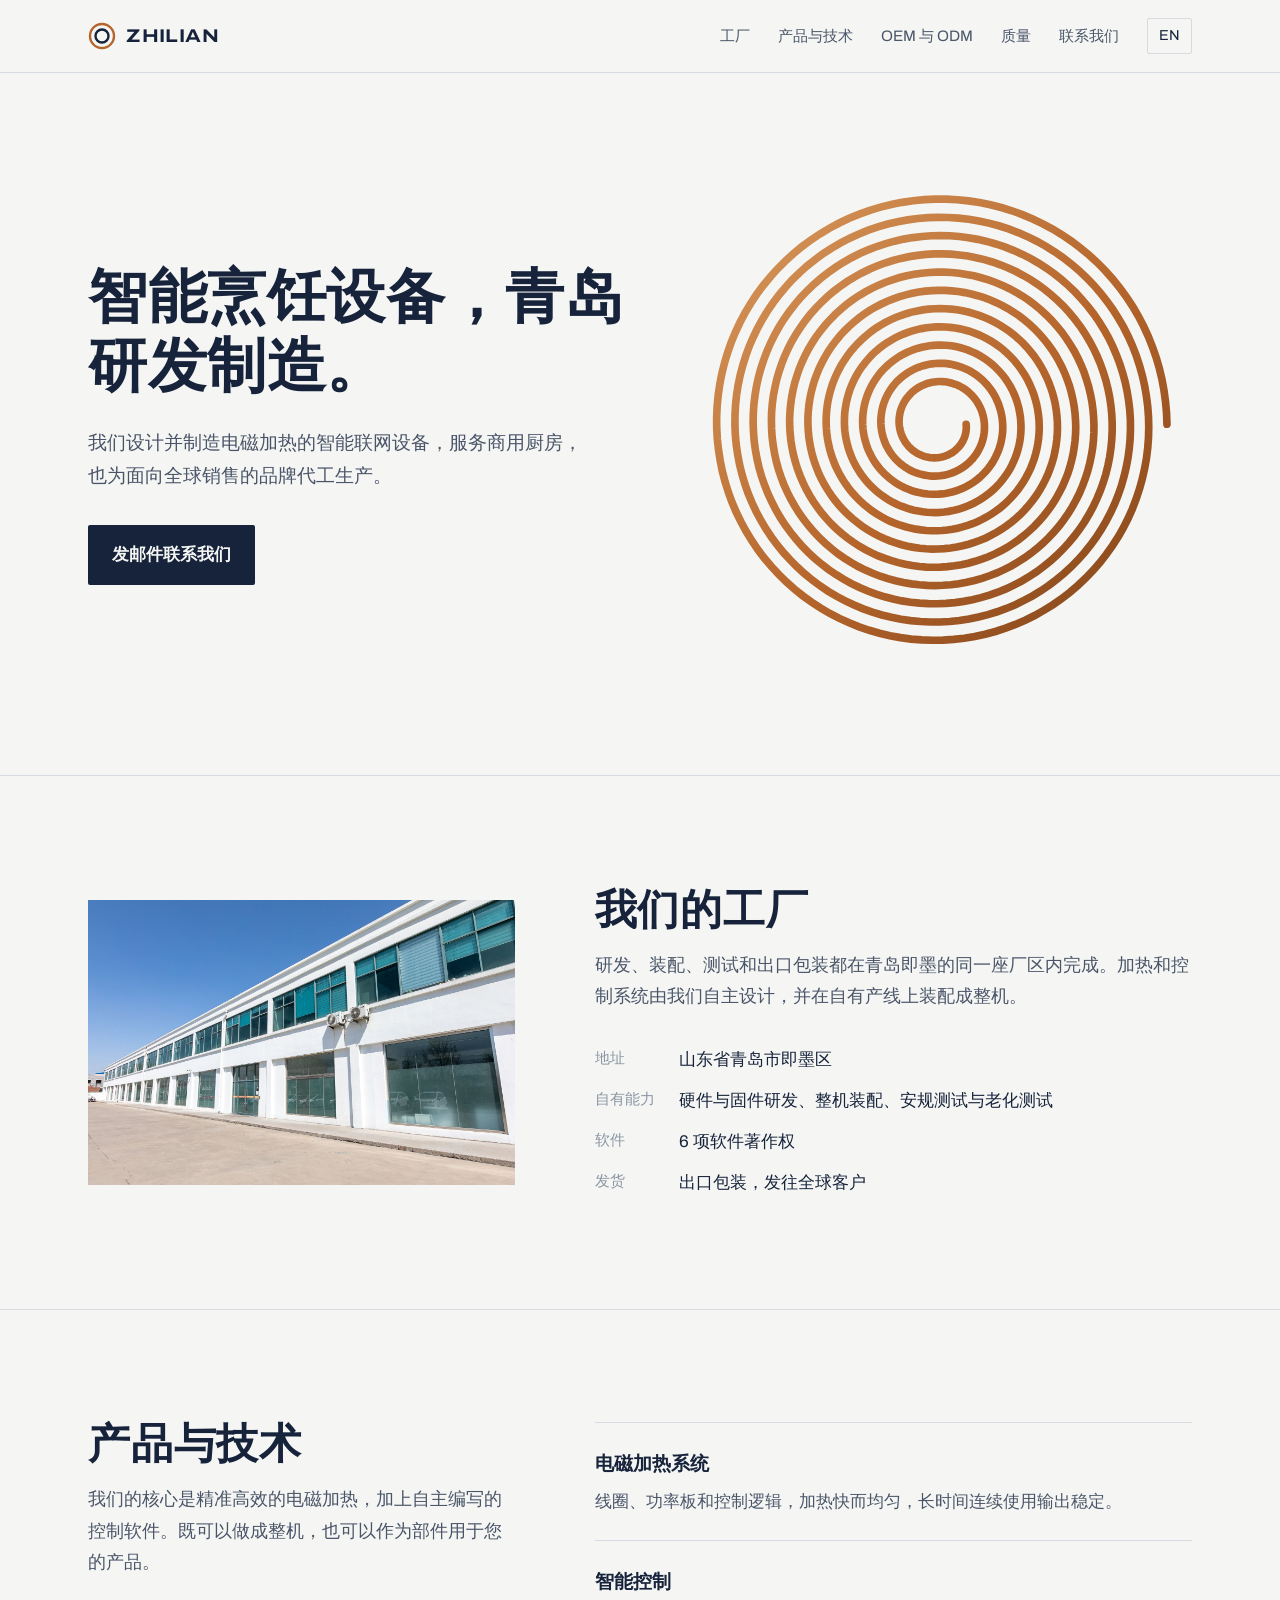
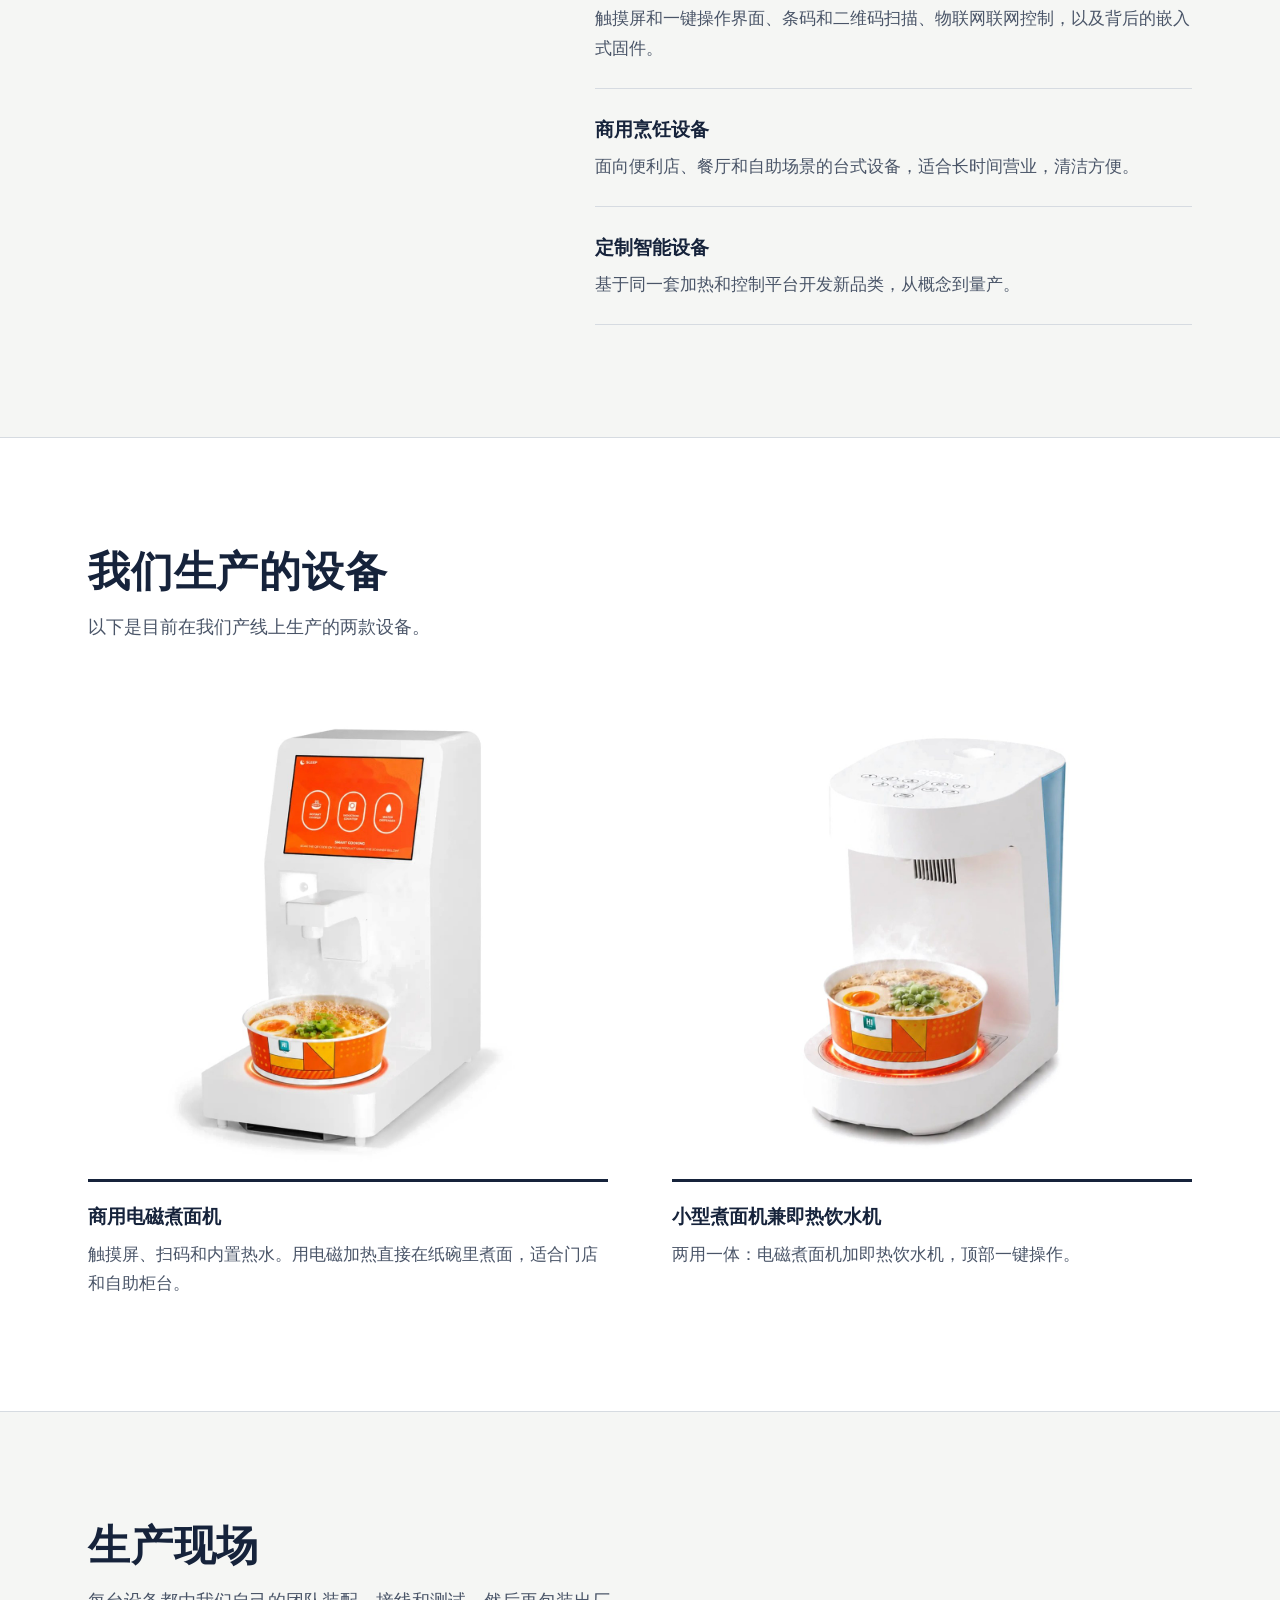
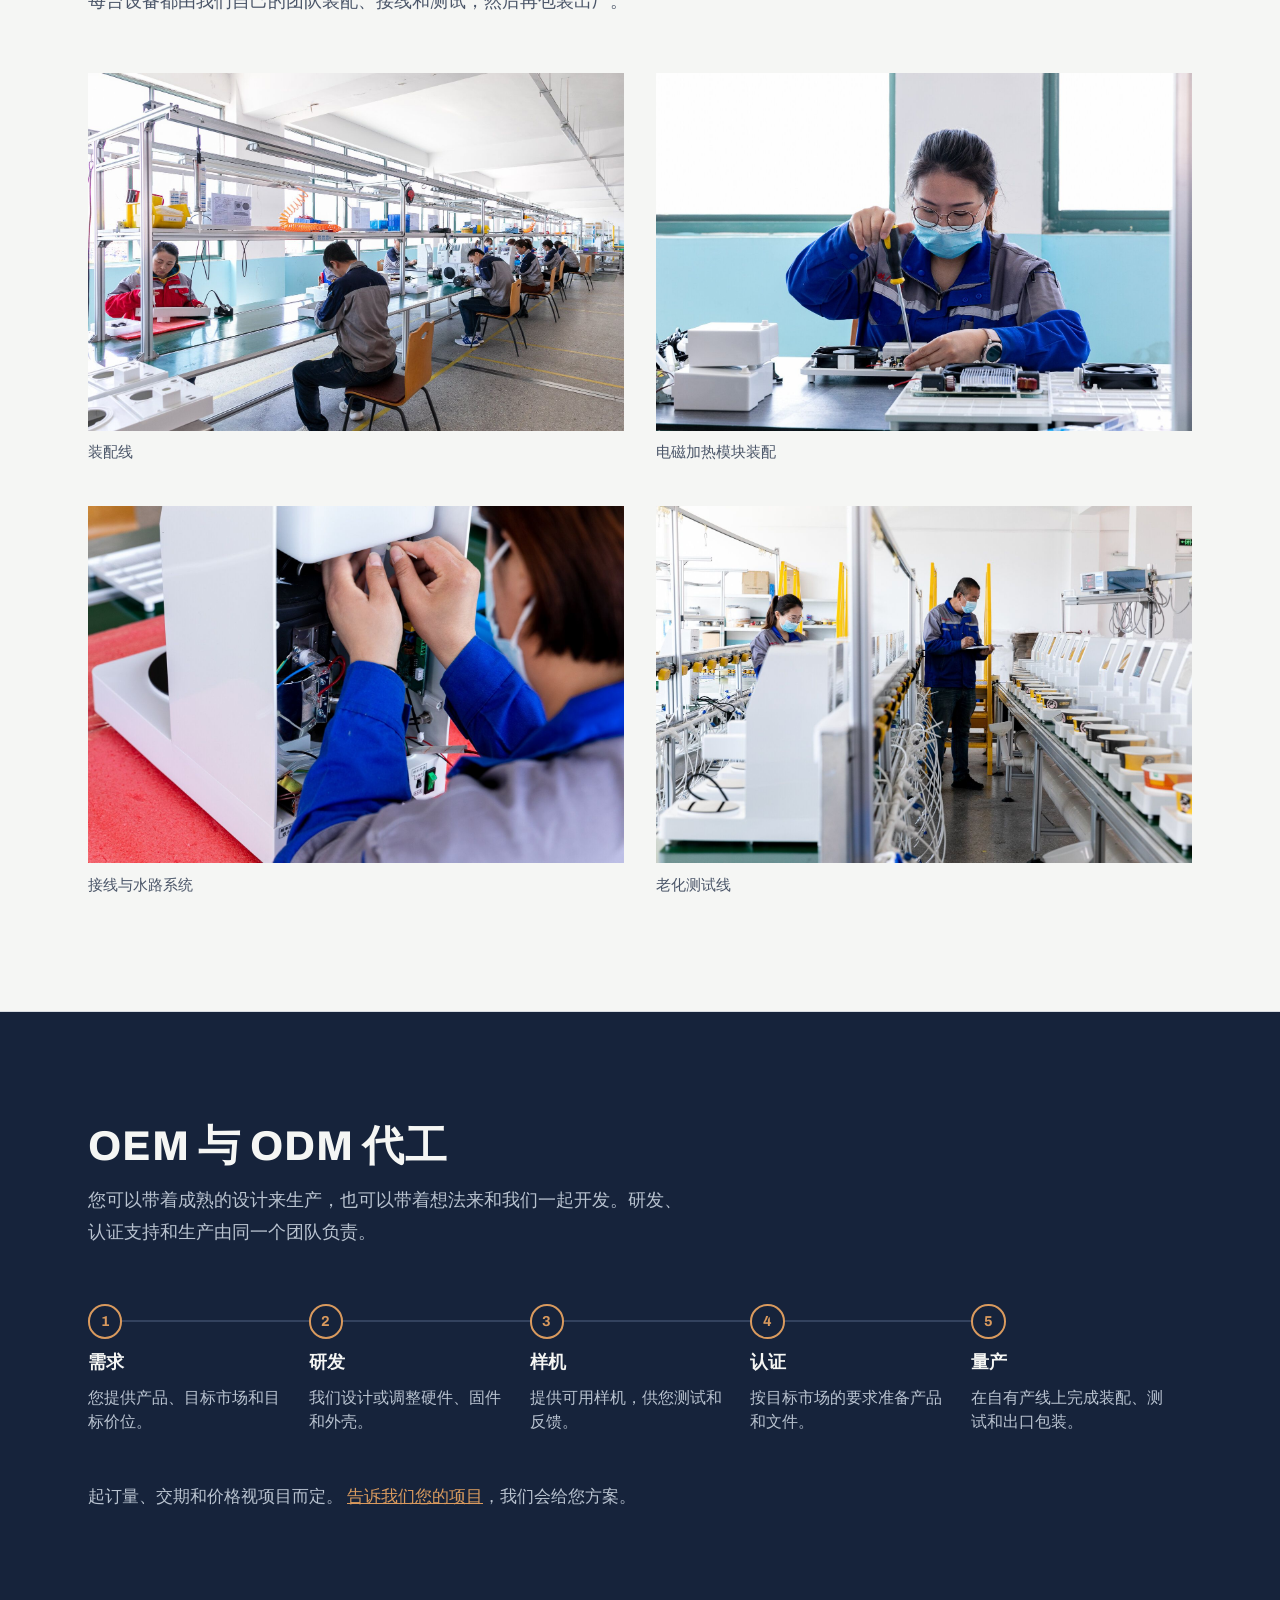
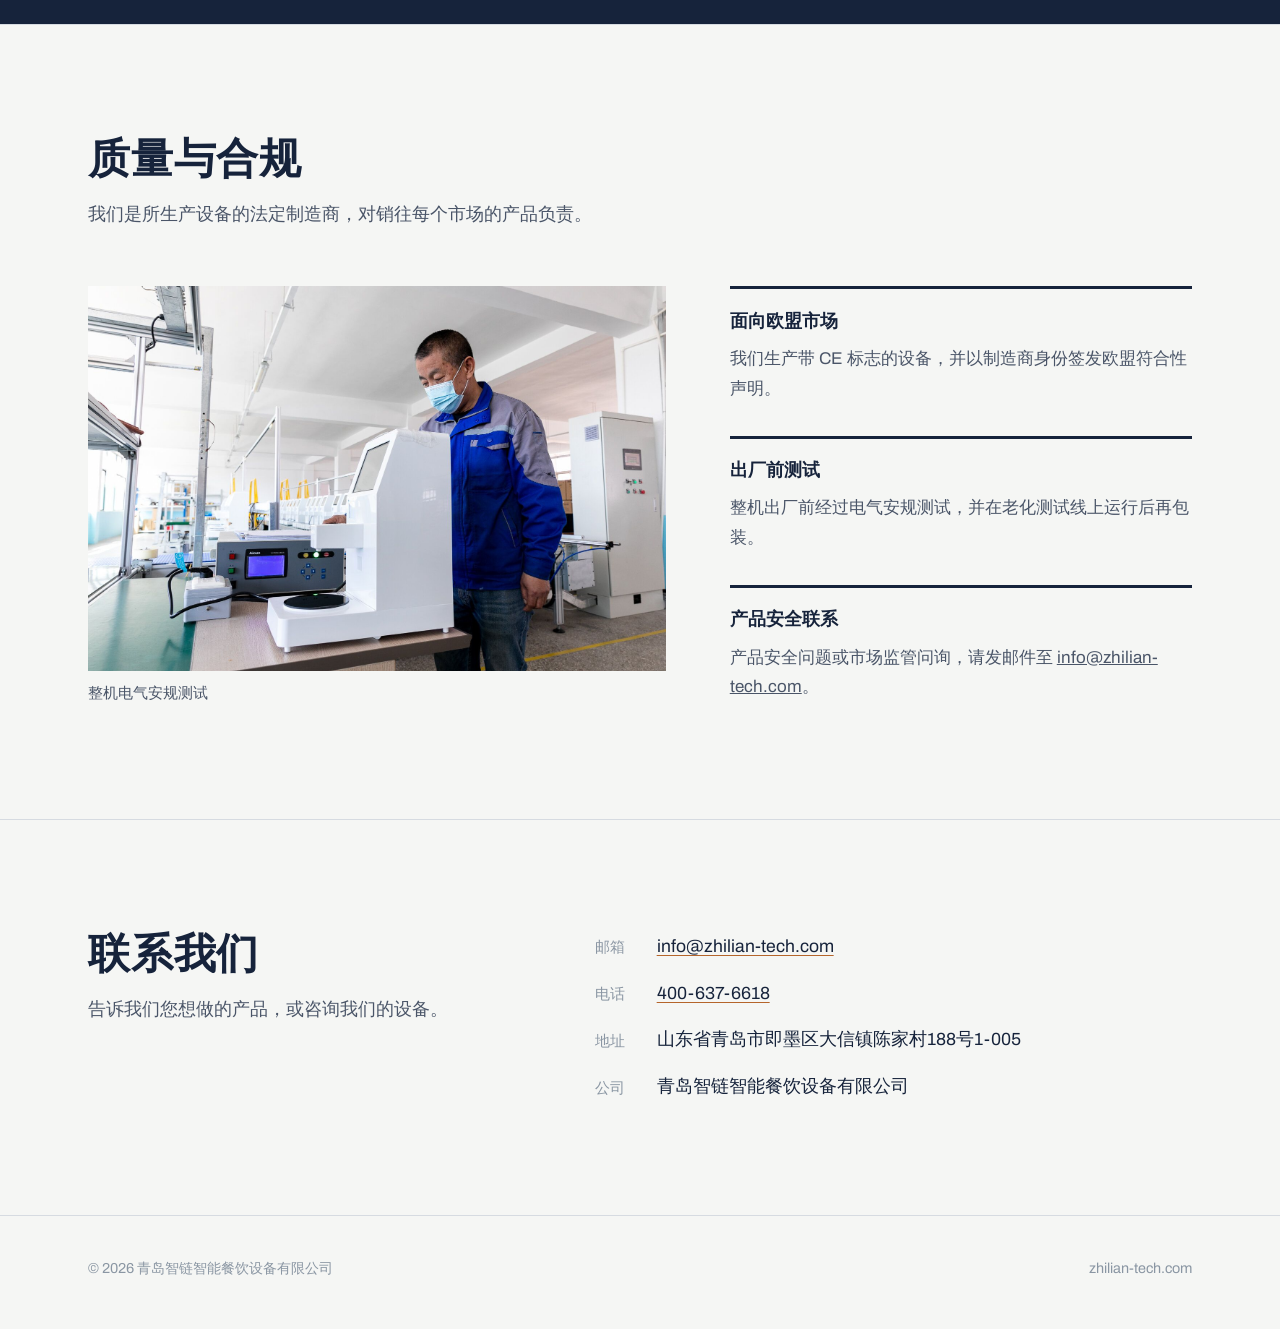
==== zh/index.html @ d044548d "Add Chinese version with language switch; redesign product section; remove brand marks from product " ====
<!DOCTYPE html>
<html lang="zh-CN">
<head>
<meta charset="utf-8">
<meta name="viewport" content="width=device-width, initial-scale=1">
<title>青岛智链智能餐饮设备有限公司 | 智能烹饪设备制造，OEM 与 ODM</title>
<meta name="description" content="青岛智链研发制造电磁加热的智能烹饪设备，为全球品牌提供 OEM 与 ODM 代工服务。">
<link rel="alternate" hreflang="en" href="https://zhilian-tech.com/">
<link rel="alternate" hreflang="zh-CN" href="https://zhilian-tech.com/zh/">
<link rel="alternate" hreflang="x-default" href="https://zhilian-tech.com/">
<link rel="icon" href="../assets/favicon.svg" type="image/svg+xml">
<link rel="preload" href="../assets/archivo-latin-wdth-normal.woff2" as="font" type="font/woff2" crossorigin>
<style>
@font-face{
  font-family:"Archivo";
  src:url("../assets/archivo-latin-wdth-normal.woff2") format("woff2");
  font-weight:100 900; font-stretch:62% 125%; font-display:swap;
}
:root{
  --paper:#F5F6F4;
  --ink:#16233B;
  --ink-soft:#4A5568;
  --steel:#8A96A3;
  --line:#D6DBE1;
  --copper:#B5652B;
  --copper-light:#D99A5E;
  --measure:38rem;
}
*{box-sizing:border-box}
html{-webkit-text-size-adjust:100%}
body{
  margin:0; background:var(--paper); color:var(--ink);
  font-family:"Archivo",system-ui,sans-serif; font-size:1.0625rem; line-height:1.6;
  font-stretch:100%;
}
a{color:inherit}
a:focus-visible,button:focus-visible{outline:3px solid var(--copper); outline-offset:3px}
.wrap{max-width:72rem; margin:0 auto; padding:0 1.5rem}

/* header */
.site-head{border-bottom:1px solid var(--line)}
.site-head .wrap{display:flex; align-items:center; justify-content:space-between; gap:1rem; min-height:4.5rem}
.mark{display:flex; align-items:center; gap:.65rem; text-decoration:none; font-weight:700; font-stretch:118%; font-size:1.15rem; letter-spacing:.02em}
.mark svg{width:28px; height:28px}
.nav{display:flex; gap:1.75rem; font-size:.95rem}
.nav a{text-decoration:none; color:var(--ink-soft)}
.nav a:hover{color:var(--ink)}
@media (max-width:720px){ .nav{display:none} }

/* hero */
.hero{position:relative; overflow:hidden; border-bottom:1px solid var(--line)}
.hero .wrap{display:grid; grid-template-columns:minmax(0,1.1fr) minmax(0,1fr); align-items:center; gap:2rem; min-height:clamp(30rem,78vh,44rem); padding-top:3rem; padding-bottom:3rem}
.hero h1{
  margin:0 0 1.5rem; font-weight:800; font-stretch:122%;
  font-size:clamp(2.4rem,4.6vw,3.7rem); line-height:1.02; letter-spacing:-.01em;
}
.hero p{margin:0 0 2rem; max-width:31rem; font-size:1.2rem; color:var(--ink-soft)}
.btn{
  display:inline-block; padding:.95rem 1.5rem; background:var(--ink); color:var(--paper);
  text-decoration:none; font-weight:600; border-radius:2px;
}
.btn:hover{background:#0F1A2E}
.coil{width:100%; max-width:34rem; justify-self:end; aspect-ratio:1}
.coil path{stroke-dasharray:var(--len); stroke-dashoffset:0}
@media (prefers-reduced-motion:no-preference){
  .coil path{animation:wind 2.6s cubic-bezier(.6,.05,.25,1) both}
  @keyframes wind{from{stroke-dashoffset:var(--len)}}
}
@media (max-width:820px){
  .hero .wrap{grid-template-columns:1fr; min-height:0; padding-top:2.5rem}
  .coil{order:-1; max-width:15rem; justify-self:start}
}

/* sections */
section.block{padding:clamp(4rem,9vw,7rem) 0; border-bottom:1px solid var(--line)}
h2{margin:0 0 1rem; font-weight:750; font-stretch:115%; font-size:clamp(1.8rem,3.4vw,2.6rem); line-height:1.1}
.lede{margin:0; max-width:var(--measure); color:var(--ink-soft); font-size:1.125rem}
.split{display:grid; grid-template-columns:minmax(0,1fr) minmax(0,1.4fr); gap:3rem 5rem}
@media (max-width:820px){ .split{grid-template-columns:1fr} }

/* what we make */
.areas{list-style:none; margin:0; padding:0}
.areas li{padding:1.5rem 0; border-top:1px solid var(--line)}
.areas li:last-child{border-bottom:1px solid var(--line)}
.areas h3{margin:0 0 .35rem; font-size:1.2rem; font-weight:650}
.areas p{margin:0; color:var(--ink-soft); max-width:var(--measure)}

/* process: a real sequence, so it is numbered */
.dark{background:var(--ink); color:var(--paper); border-bottom:0}
.dark .lede{color:#B9C3D0}
.steps{list-style:none; counter-reset:s; margin:3.5rem 0 0; padding:0; display:grid; grid-template-columns:repeat(5,minmax(0,1fr)); gap:0}
.steps li{counter-increment:s; position:relative; padding:2.75rem 1.5rem 0 0}
.steps li::before{
  content:counter(s); position:absolute; top:0; left:0; width:1.9rem; height:1.9rem; border-radius:50%;
  border:2px solid var(--copper-light); color:var(--copper-light); font-weight:700; font-size:.9rem;
  display:grid; place-items:center; background:var(--ink); z-index:1;
}
.steps li::after{content:""; position:absolute; top:.95rem; left:1.9rem; right:0; height:2px; background:#33425E}
.steps li:last-child::after{display:none}
.steps h3{margin:0 0 .4rem; font-size:1.1rem; font-weight:650}
.steps p{margin:0; color:#B9C3D0; font-size:.98rem; line-height:1.55}
.note{margin:3rem 0 0; color:#B9C3D0; max-width:var(--measure)}
.note a{color:var(--copper-light)}
@media (max-width:900px){
  .steps{grid-template-columns:1fr}
  .steps li{padding:0 0 2rem 3.25rem}
  .steps li::after{top:1.9rem; left:.9rem; right:auto; width:2px; height:calc(100% - 1.9rem)}
}

/* quality */
.facts{display:grid; grid-template-columns:repeat(3,minmax(0,1fr)); gap:2.5rem; margin-top:3rem}
.facts div{border-top:3px solid var(--ink); padding-top:1.1rem}
.facts h3{margin:0 0 .4rem; font-size:1.1rem; font-weight:650}
.facts p{margin:0; color:var(--ink-soft)}
@media (max-width:820px){ .facts{grid-template-columns:1fr; gap:2rem} }

/* photos: every frame matches its source ratio, so nothing is cropped */
.photo{margin:0}
.photo img{display:block; width:100%; height:auto; aspect-ratio:3/2; object-fit:cover; background:#E3E7EB}
.photo figcaption{margin-top:.6rem; font-size:.92rem; color:var(--ink-soft)}
.site .split{align-items:center}
.kv{margin:2rem 0 0; display:grid; grid-template-columns:max-content 1fr; gap:.7rem 1.5rem; max-width:var(--measure)}
.kv dt{color:var(--steel); font-size:.95rem}
.kv dd{margin:0}

/* products: white band so the white-background photos sit seamlessly */
.products-band{background:#fff}
.products{display:grid; grid-template-columns:repeat(2,minmax(0,1fr)); gap:3rem 4rem; margin-top:3rem}
.product{margin:0}
.product img{display:block; width:100%; height:auto; aspect-ratio:1/1; object-fit:contain; max-width:30rem; margin:0 auto}
.product figcaption{border-top:3px solid var(--ink); padding-top:1.1rem; margin-top:.5rem}
.product h3{margin:0 0 .4rem; font-size:1.2rem; font-weight:650}
.product p{margin:0; color:var(--ink-soft); max-width:var(--measure)}
@media (max-width:720px){ .products{grid-template-columns:1fr} }

/* production gallery */
.gallery{display:grid; grid-template-columns:repeat(2,minmax(0,1fr)); gap:2.5rem 2rem; margin-top:3.5rem}
@media (max-width:720px){ .gallery{grid-template-columns:1fr; gap:2rem} }

.q-grid{display:grid; grid-template-columns:minmax(0,1.25fr) minmax(0,1fr); gap:3rem 4rem; margin-top:3.5rem; align-items:start}
.facts-stack{grid-template-columns:1fr; gap:2rem; margin-top:0}
@media (max-width:820px){ .q-grid{grid-template-columns:1fr} }

/* contact */
.contact dl{margin:0; display:grid; grid-template-columns:max-content 1fr; gap:1rem 2rem}
.contact dt{color:var(--steel); font-size:.95rem; padding-top:.15rem}
.contact dd{margin:0; font-size:1.1rem}
.contact dd a{text-decoration-color:var(--copper); text-underline-offset:3px}
.todo{background:#FFF3C4; padding:0 .25em; border-radius:2px}
@media (max-width:520px){ .contact dl{grid-template-columns:1fr; gap:.2rem} .contact dd{margin-bottom:1rem} }

.site-foot{padding:2.5rem 0 3rem; color:var(--steel); font-size:.9rem}
.site-foot .wrap{display:flex; flex-wrap:wrap; justify-content:space-between; gap:1rem}

.head-right{display:flex; align-items:center; gap:1.75rem}
.lang{font-size:.9rem; text-decoration:none; border:1px solid var(--line); padding:.3rem .7rem; border-radius:2px; color:var(--ink)}
.lang:hover{border-color:var(--ink)}
html[lang="zh-CN"] body{font-family:"Archivo","PingFang SC","Hiragino Sans GB","Noto Sans SC","Noto Sans CJK SC","Source Han Sans SC","Microsoft YaHei",sans-serif; line-height:1.75}
html[lang="zh-CN"] .hero h1{font-stretch:100%; letter-spacing:.01em; line-height:1.18}
html[lang="zh-CN"] h2{font-stretch:100%; letter-spacing:.02em}
</style>
</head>
<body>

<header class="site-head">
  <div class="wrap">
    <a class="mark" href="#top" aria-label="智链首页">
      <svg viewBox="0 0 28 28" aria-hidden="true"><circle cx="14" cy="14" r="12" fill="none" stroke="#B5652B" stroke-width="2.4"/><circle cx="14" cy="14" r="6.5" fill="none" stroke="#16233B" stroke-width="2.4"/></svg>
      ZHILIAN
    </a>
    <div class="head-right">
      <nav class="nav" aria-label="主导航">
        <a href="#factory">工厂</a>
        <a href="#make">产品与技术</a>
        <a href="#oem">OEM 与 ODM</a>
        <a href="#quality">质量</a>
        <a href="#contact">联系我们</a>
      </nav>
      <a class="lang" href="../" hreflang="en" lang="en">EN</a>
    </div>
  </div>
</header>

<main id="top">
  <section class="hero">
    <div class="wrap">
      <div>
        <h1>智能烹饪设备，青岛研发制造。</h1>
        <p>我们设计并制造电磁加热的智能联网设备，服务商用厨房，也为面向全球销售的品牌代工生产。</p>
        <a class="btn" href="mailto:info@zhilian-tech.com?subject=%E9%A1%B9%E7%9B%AE%E5%92%A8%E8%AF%A2">发邮件联系我们</a>
      </div>
      <svg class="coil" viewBox="0 0 600 600" role="img" aria-label="铜质电磁线圈">
        <defs>
          <linearGradient id="cu" x1="0" y1="0" x2="1" y2="1">
            <stop offset="0" stop-color="#D99A5E"/><stop offset=".55" stop-color="#B5652B"/><stop offset="1" stop-color="#7E4219"/>
          </linearGradient>
        </defs>
        <path d="M334.0 300.0 L334.1 301.7 L334.2 303.4 L334.1 305.1 L334.0 306.8 L333.8 308.5 L333.5 310.2 L333.1 311.9 L332.6 313.6 L332.1 315.3 L331.4 316.9 L330.7 318.5 L329.9 320.1 L329.0 321.7 L328.0 323.2 L327.0 324.6 L325.8 326.1 L324.6 327.4 L323.3 328.7 L322.0 330.0 L320.6 331.2 L319.1 332.3 L317.6 333.4 L316.0 334.3 L314.3 335.2 L312.6 336.1 L310.9 336.8 L309.1 337.5 L307.3 338.0 L305.4 338.5 L303.5 338.9 L301.6 339.2 L299.6 339.4 L297.7 339.5 L295.7 339.5 L293.8 339.4 L291.8 339.2 L289.8 338.9 L287.9 338.5 L285.9 338.1 L284.0 337.5 L282.1 336.8 L280.2 336.0 L278.4 335.1 L276.6 334.2 L274.8 333.1 L273.1 331.9 L271.4 330.7 L269.8 329.4 L268.3 327.9 L266.8 326.5 L265.4 324.9 L264.1 323.2 L262.8 321.5 L261.7 319.7 L260.6 317.9 L259.6 316.0 L258.7 314.0 L257.9 312.0 L257.2 310.0 L256.6 307.9 L256.1 305.7 L255.7 303.6 L255.4 301.4 L255.2 299.2 L255.1 297.0 L255.2 294.7 L255.3 292.5 L255.6 290.3 L256.0 288.1 L256.4 285.8 L257.0 283.7 L257.7 281.5 L258.6 279.3 L259.5 277.2 L260.5 275.2 L261.6 273.2 L262.9 271.2 L264.2 269.3 L265.7 267.5 L267.2 265.7 L268.8 264.0 L270.5 262.3 L272.3 260.8 L274.2 259.3 L276.1 258.0 L278.2 256.7 L280.3 255.5 L282.4 254.4 L284.6 253.5 L286.9 252.6 L289.2 251.8 L291.6 251.2 L294.0 250.7 L296.4 250.3 L298.9 250.0 L301.4 249.8 L303.8 249.8 L306.3 249.9 L308.8 250.1 L311.3 250.4 L313.8 250.9 L316.3 251.5 L318.7 252.2 L321.1 253.0 L323.5 253.9 L325.8 255.0 L328.1 256.2 L330.3 257.5 L332.5 258.9 L334.6 260.4 L336.6 262.1 L338.5 263.8 L340.4 265.6 L342.2 267.6 L343.9 269.6 L345.5 271.7 L347.0 273.9 L348.3 276.2 L349.6 278.5 L350.8 280.9 L351.8 283.4 L352.7 286.0 L353.5 288.5 L354.2 291.2 L354.7 293.8 L355.1 296.5 L355.4 299.3 L355.5 302.0 L355.5 304.7 L355.4 307.5 L355.1 310.3 L354.7 313.0 L354.2 315.7 L353.5 318.5 L352.7 321.1 L351.7 323.8 L350.6 326.4 L349.4 328.9 L348.1 331.4 L346.6 333.9 L345.0 336.2 L343.3 338.5 L341.5 340.7 L339.5 342.8 L337.5 344.9 L335.3 346.8 L333.0 348.6 L330.7 350.3 L328.2 351.9 L325.7 353.4 L323.1 354.8 L320.4 356.0 L317.7 357.1 L314.9 358.1 L312.1 358.9 L309.2 359.6 L306.2 360.1 L303.3 360.5 L300.3 360.8 L297.3 360.9 L294.2 360.9 L291.2 360.7 L288.2 360.3 L285.2 359.8 L282.2 359.2 L279.3 358.4 L276.3 357.5 L273.5 356.4 L270.6 355.2 L267.9 353.8 L265.2 352.3 L262.5 350.6 L260.0 348.8 L257.5 346.9 L255.1 344.9 L252.8 342.7 L250.6 340.5 L248.6 338.1 L246.6 335.6 L244.8 333.0 L243.1 330.3 L241.5 327.5 L240.0 324.7 L238.7 321.7 L237.6 318.7 L236.6 315.7 L235.7 312.6 L235.0 309.4 L234.4 306.2 L234.0 303.0 L233.8 299.7 L233.7 296.4 L233.8 293.1 L234.1 289.9 L234.5 286.6 L235.1 283.3 L235.8 280.1 L236.7 276.9 L237.8 273.7 L239.0 270.6 L240.4 267.6 L241.9 264.6 L243.6 261.7 L245.4 258.8 L247.4 256.1 L249.5 253.4 L251.7 250.8 L254.1 248.4 L256.6 246.1 L259.2 243.9 L261.9 241.8 L264.8 239.8 L267.7 238.0 L270.7 236.3 L273.8 234.8 L277.0 233.4 L280.3 232.2 L283.6 231.2 L287.0 230.3 L290.5 229.6 L293.9 229.0 L297.4 228.6 L301.0 228.4 L304.5 228.4 L308.1 228.5 L311.6 228.8 L315.1 229.3 L318.6 230.0 L322.1 230.9 L325.6 231.9 L329.0 233.1 L332.3 234.4 L335.6 235.9 L338.8 237.6 L341.9 239.5 L345.0 241.5 L347.9 243.7 L350.7 246.0 L353.5 248.4 L356.1 251.0 L358.6 253.7 L360.9 256.6 L363.1 259.5 L365.2 262.6 L367.1 265.8 L368.9 269.1 L370.4 272.5 L371.9 275.9 L373.1 279.5 L374.2 283.1 L375.1 286.7 L375.9 290.4 L376.4 294.2 L376.8 297.9 L377.0 301.7 L377.0 305.5 L376.8 309.3 L376.4 313.2 L375.8 316.9 L375.0 320.7 L374.1 324.4 L372.9 328.1 L371.6 331.8 L370.1 335.3 L368.4 338.8 L366.6 342.2 L364.5 345.6 L362.3 348.8 L360.0 351.9 L357.5 354.9 L354.8 357.8 L352.0 360.6 L349.0 363.2 L346.0 365.7 L342.8 368.0 L339.4 370.2 L336.0 372.2 L332.4 374.1 L328.8 375.7 L325.1 377.2 L321.3 378.5 L317.4 379.7 L313.5 380.6 L309.5 381.3 L305.5 381.9 L301.5 382.2 L297.4 382.3 L293.3 382.3 L289.3 382.0 L285.2 381.6 L281.2 380.9 L277.1 380.0 L273.2 379.0 L269.2 377.7 L265.4 376.2 L261.6 374.6 L257.9 372.7 L254.2 370.7 L250.7 368.5 L247.3 366.1 L244.0 363.6 L240.8 360.8 L237.7 358.0 L234.8 354.9 L232.0 351.7 L229.4 348.4 L227.0 345.0 L224.7 341.4 L222.6 337.7 L220.7 333.9 L218.9 330.0 L217.4 326.0 L216.1 322.0 L214.9 317.8 L214.0 313.6 L213.2 309.4 L212.7 305.1 L212.4 300.8 L212.3 296.5 L212.4 292.1 L212.7 287.8 L213.3 283.5 L214.0 279.2 L215.0 274.9 L216.2 270.7 L217.6 266.5 L219.2 262.4 L221.0 258.4 L223.0 254.5 L225.2 250.6 L227.6 246.9 L230.2 243.3 L232.9 239.8 L235.9 236.4 L239.0 233.2 L242.2 230.2 L245.6 227.3 L249.2 224.5 L252.9 222.0 L256.7 219.6 L260.7 217.4 L264.7 215.4 L268.9 213.6 L273.1 212.0 L277.5 210.6 L281.9 209.5 L286.4 208.5 L290.9 207.8 L295.4 207.3 L300.0 207.0 L304.6 206.9 L309.2 207.1 L313.8 207.5 L318.4 208.1 L322.9 209.0 L327.4 210.1 L331.9 211.4 L336.3 212.9 L340.6 214.7 L344.9 216.6 L349.0 218.8 L353.1 221.2 L357.0 223.7 L360.8 226.5 L364.5 229.5 L368.0 232.6 L371.3 236.0 L374.5 239.5 L377.6 243.1 L380.4 246.9 L383.1 250.9 L385.6 254.9 L387.8 259.1 L389.9 263.5 L391.8 267.9 L393.4 272.4 L394.8 277.0 L396.0 281.7 L396.9 286.4 L397.7 291.2 L398.1 296.0 L398.4 300.9 L398.4 305.7 L398.2 310.6 L397.7 315.5 L397.0 320.3 L396.0 325.1 L394.8 329.9 L393.4 334.6 L391.7 339.2 L389.8 343.8 L387.7 348.2 L385.4 352.6 L382.8 356.8 L380.0 360.9 L377.1 364.9 L373.9 368.8 L370.5 372.4 L367.0 376.0 L363.2 379.3 L359.3 382.5 L355.3 385.4 L351.1 388.2 L346.8 390.8 L342.3 393.1 L337.7 395.2 L333.0 397.2 L328.2 398.8 L323.4 400.3 L318.4 401.5 L313.4 402.4 L308.3 403.1 L303.3 403.6 L298.1 403.8 L293.0 403.7 L287.9 403.4 L282.8 402.9 L277.7 402.0 L272.6 401.0 L267.6 399.7 L262.7 398.1 L257.8 396.3 L253.0 394.3 L248.4 392.0 L243.8 389.5 L239.4 386.7 L235.0 383.7 L230.9 380.6 L226.9 377.2 L223.0 373.6 L219.4 369.8 L215.9 365.9 L212.6 361.7 L209.5 357.4 L206.7 353.0 L204.0 348.4 L201.6 343.6 L199.4 338.8 L197.4 333.8 L195.7 328.8 L194.3 323.6 L193.1 318.4 L192.1 313.1 L191.4 307.8 L191.0 302.4 L190.9 297.1 L191.0 291.7 L191.3 286.3 L192.0 280.9 L192.9 275.6 L194.1 270.3 L195.5 265.0 L197.2 259.8 L199.2 254.7 L201.4 249.7 L203.8 244.9 L206.5 240.1 L209.4 235.4 L212.6 231.0 L216.0 226.6 L219.6 222.4 L223.4 218.4 L227.4 214.6 L231.6 211.0 L236.0 207.6 L240.5 204.4 L245.3 201.5 L250.1 198.7 L255.1 196.2 L260.2 194.0 L265.4 192.0 L270.8 190.3 L276.2 188.8 L281.7 187.6 L287.2 186.6 L292.8 186.0 L298.5 185.6 L304.1 185.5 L309.8 185.7 L315.4 186.1 L321.1 186.9 L326.7 187.9 L332.2 189.2 L337.7 190.7 L343.1 192.6 L348.4 194.7 L353.6 197.0 L358.7 199.7 L363.7 202.5 L368.5 205.7 L373.2 209.0 L377.7 212.6 L382.1 216.5 L386.2 220.5 L390.2 224.7 L393.9 229.2 L397.4 233.8 L400.7 238.6 L403.8 243.6 L406.6 248.7 L409.1 253.9 L411.4 259.3 L413.5 264.8 L415.2 270.4 L416.7 276.1 L417.9 281.9 L418.8 287.7 L419.5 293.6 L419.8 299.5 L419.9 305.4 L419.6 311.3 L419.1 317.2 L418.2 323.1 L417.1 329.0 L415.7 334.7 L414.0 340.5 L412.0 346.1 L409.8 351.7 L407.2 357.1 L404.4 362.4 L401.4 367.6 L398.0 372.6 L394.5 377.4 L390.7 382.1 L386.6 386.6 L382.4 390.9 L377.9 395.0 L373.2 398.9 L368.3 402.5 L363.3 405.9 L358.0 409.0 L352.7 411.9 L347.1 414.5 L341.5 416.9 L335.7 418.9 L329.8 420.7 L323.9 422.2 L317.8 423.4 L311.8 424.3 L305.6 424.9 L299.4 425.2 L293.3 425.2 L287.1 424.9 L280.9 424.2 L274.8 423.3 L268.7 422.1 L262.6 420.5 L256.7 418.7 L250.8 416.6 L245.0 414.2 L239.4 411.5 L233.9 408.5 L228.5 405.2 L223.3 401.7 L218.3 397.9 L213.4 393.9 L208.8 389.6 L204.3 385.1 L200.1 380.4 L196.1 375.5 L192.4 370.3 L188.9 365.0 L185.7 359.6 L182.7 353.9 L180.0 348.1 L177.7 342.2 L175.6 336.2 L173.8 330.0 L172.3 323.8 L171.1 317.5 L170.2 311.1 L169.7 304.7 L169.4 298.2 L169.5 291.8 L169.9 285.3 L170.6 278.9 L171.6 272.5 L173.0 266.2 L174.7 259.9 L176.6 253.7 L178.9 247.6 L181.5 241.6 L184.4 235.8 L187.5 230.0 L191.0 224.5 L194.7 219.1 L198.7 213.9 L203.0 208.9 L207.5 204.1 L212.2 199.5 L217.2 195.2 L222.3 191.1 L227.7 187.2 L233.3 183.6 L239.0 180.3 L244.9 177.3 L251.0 174.6 L257.2 172.2 L263.5 170.1 L269.9 168.2 L276.4 166.8 L283.0 165.6 L289.7 164.7 L296.3 164.2 L303.1 164.0 L309.8 164.2 L316.5 164.7 L323.2 165.5 L329.8 166.6 L336.4 168.1 L342.9 169.9 L349.3 172.0 L355.7 174.5 L361.9 177.2 L367.9 180.3 L373.9 183.6 L379.6 187.3 L385.2 191.2 L390.6 195.4 L395.7 199.9 L400.7 204.6 L405.4 209.6 L409.8 214.8 L414.1 220.2 L418.0 225.9 L421.7 231.7 L425.0 237.7 L428.1 243.9 L430.9 250.2 L433.3 256.7 L435.5 263.3 L437.3 270.0 L438.8 276.7 L439.9 283.6 L440.7 290.5 L441.2 297.5 L441.3 304.4 L441.1 311.4 L440.5 318.4 L439.6 325.3 L438.3 332.2 L436.8 339.1 L434.8 345.8 L432.5 352.5 L430.0 359.0 L427.0 365.4 L423.8 371.7 L420.2 377.8 L416.4 383.8 L412.2 389.5 L407.8 395.1 L403.1 400.4 L398.2 405.5 L392.9 410.3 L387.5 414.9 L381.8 419.2 L375.9 423.3 L369.8 427.0 L363.5 430.4 L357.1 433.6 L350.5 436.4 L343.7 438.9 L336.9 441.0 L329.9 442.8 L322.9 444.3 L315.7 445.4 L308.5 446.2 L301.3 446.6 L294.1 446.7 L286.8 446.4 L279.6 445.7 L272.4 444.7 L265.3 443.3 L258.2 441.6 L251.2 439.5 L244.3 437.1 L237.5 434.3 L230.9 431.2 L224.4 427.8 L218.1 424.0 L212.0 420.0 L206.1 415.6 L200.4 411.0 L194.9 406.0 L189.7 400.8 L184.7 395.4 L180.0 389.7 L175.6 383.7 L171.5 377.6 L167.6 371.2 L164.1 364.7 L160.9 358.0 L158.1 351.1 L155.6 344.1 L153.4 336.9 L151.6 329.7 L150.2 322.4 L149.1 315.0 L148.4 307.5 L148.0 300.0 L148.0 292.5 L148.4 285.0 L149.2 277.5 L150.3 270.0 L151.8 262.7 L153.7 255.3 L155.9 248.1 L158.5 241.0 L161.4 234.0 L164.7 227.2 L168.3 220.5 L172.2 214.0 L176.5 207.7 L181.1 201.6 L185.9 195.7 L191.1 190.1 L196.5 184.8 L202.3 179.7 L208.2 174.8 L214.4 170.3 L220.8 166.1 L227.4 162.2 L234.3 158.7 L241.3 155.4 L248.4 152.6 L255.7 150.0 L263.1 147.9 L270.6 146.1 L278.2 144.6 L285.9 143.6 L293.7 142.9 L301.4 142.6 L309.2 142.7 L317.0 143.2 L324.7 144.0 L332.4 145.3 L340.0 146.9 L347.6 148.9 L355.1 151.3 L362.4 154.0 L369.6 157.1 L376.6 160.6 L383.5 164.4 L390.2 168.6 L396.7 173.0 L402.9 177.8 L409.0 182.9 L414.7 188.3 L420.2 194.0 L425.4 200.0 L430.3 206.2 L435.0 212.6 L439.3 219.3 L443.2 226.2 L446.8 233.3 L450.1 240.6 L453.0 248.0 L455.6 255.6 L457.7 263.3 L459.5 271.1 L460.9 278.9 L461.9 286.9 L462.5 294.9 L462.8 302.9 L462.6 311.0 L462.0 319.0 L461.0 327.0 L459.7 334.9 L457.9 342.8 L455.8 350.6 L453.3 358.3 L450.3 365.9 L447.1 373.3 L443.4 380.5 L439.4 387.6 L435.1 394.5 L430.4 401.1 L425.3 407.5 L420.0 413.7 L414.4 419.6 L408.4 425.2 L402.2 430.6 L395.8 435.6 L389.0 440.3 L382.1 444.7 L374.9 448.7 L367.6 452.4 L360.0 455.7 L352.3 458.6 L344.5 461.1 L336.5 463.3 L328.4 465.1 L320.3 466.4 L312.0 467.4 L303.8 468.0 L295.5 468.1 L287.2 467.9 L278.9 467.2 L270.6 466.1 L262.4 464.6 L254.3 462.7 L246.3 460.4 L238.4 457.7 L230.6 454.7 L223.0 451.2 L215.5 447.4 L208.2 443.2 L201.2 438.6 L194.4 433.7 L187.8 428.4 L181.5 422.9 L175.4 417.0 L169.7 410.8 L164.2 404.3 L159.1 397.6 L154.3 390.6 L149.9 383.4 L145.8 376.0 L142.1 368.3 L138.8 360.5 L135.8 352.5 L133.2 344.4 L131.1 336.2 L129.3 327.8 L128.0 319.4 L127.1 310.9 L126.6 302.3 L126.5 293.8 L126.9 285.2 L127.7 276.7 L128.9 268.1 L130.5 259.7 L132.5 251.3 L135.0 243.1 L137.8 234.9 L141.1 226.9 L144.7 219.1 L148.7 211.5 L153.2 204.0 L157.9 196.8 L163.1 189.8 L168.6 183.1 L174.4 176.6 L180.5 170.4 L186.9 164.6 L193.6 159.0 L200.6 153.8 L207.9 148.9 L215.4 144.4 L223.1 140.3 L231.0 136.5 L239.1 133.1 L247.3 130.2 L255.7 127.6 L264.3 125.5 L272.9 123.8 L281.6 122.5 L290.4 121.6 L299.2 121.2 L308.0 121.2 L316.9 121.7 L325.7 122.5 L334.4 123.9 L343.1 125.6 L351.7 127.8 L360.2 130.4 L368.6 133.4 L376.8 136.8 L384.8 140.7 L392.7 144.9 L400.3 149.5 L407.7 154.5 L414.8 159.9 L421.7 165.6 L428.3 171.7 L434.6 178.0 L440.6 184.7 L446.3 191.7 L451.6 199.0 L456.5 206.5 L461.1 214.2 L465.3 222.2 L469.1 230.4 L472.5 238.8 L475.4 247.3 L478.0 256.0 L480.1 264.8 L481.8 273.7 L483.0 282.7 L483.8 291.7 L484.2 300.8 L484.1 309.9 L483.6 319.0 L482.6 328.1 L481.1 337.1 L479.2 346.0 L476.9 354.9 L474.1 363.6 L470.9 372.2 L467.3 380.6 L463.3 388.8 L458.9 396.9 L454.0 404.7 L448.8 412.2 L443.2 419.6 L437.3 426.6 L431.0 433.3 L424.3 439.8 L417.4 445.9 L410.2 451.6 L402.6 457.0 L394.8 462.0 L386.8 466.7 L378.5 470.9 L370.1 474.7 L361.4 478.1 L352.6 481.1 L343.7 483.6 L334.6 485.7 L325.4 487.4 L316.1 488.6 L306.8 489.3 L297.4 489.6 L288.1 489.4 L278.7 488.7 L269.4 487.6 L260.2 486.0 L251.0 484.0 L241.9 481.5 L233.0 478.6 L224.2 475.2 L215.5 471.4 L207.1 467.2 L198.9 462.6 L190.9 457.5 L183.1 452.1 L175.7 446.2 L168.5 440.0 L161.6 433.5 L155.1 426.6 L148.9 419.4 L143.0 411.9 L137.5 404.1 L132.5 396.1 L127.8 387.8 L123.5 379.2 L119.6 370.5 L116.2 361.5 L113.2 352.4 L110.7 343.2 L108.7 333.8 L107.1 324.4 L105.9 314.8 L105.3 305.2 L105.1 295.6 L105.3 286.0 L106.1 276.4 L107.3 266.8 L109.1 257.3 L111.2 247.9 L113.9 238.6 L117.0 229.4 L120.5 220.4 L124.5 211.6 L128.9 202.9 L133.8 194.5 L139.1 186.4 L144.7 178.5 L150.8 170.8 L157.2 163.5 L164.0 156.5 L171.2 149.8 L178.6 143.5 L186.4 137.6 L194.5 132.0 L202.8 126.9 L211.4 122.2 L220.2 117.8 L229.2 114.0 L238.4 110.5 L247.8 107.6 L257.3 105.1 L267.0 103.0 L276.7 101.5 L286.5 100.4 L296.4 99.8 L306.3 99.7 L316.2 100.1 L326.0 101.0 L335.9 102.3 L345.6 104.2 L355.3 106.5 L364.8 109.3 L374.2 112.6 L383.4 116.3 L392.5 120.5 L401.3 125.2 L409.9 130.2 L418.2 135.7 L426.3 141.6 L434.1 147.9 L441.5 154.6 L448.7 161.6 L455.4 169.0 L461.8 176.8 L467.9 184.8 L473.5 193.2 L478.7 201.8 L483.5 210.6 L487.8 219.7 L491.7 229.0 L495.1 238.5 L498.1 248.2 L500.6 258.0 L502.6 267.9 L504.1 277.9 L505.1 288.0 L505.6 298.2 L505.6 308.3 L505.1 318.5 L504.1 328.6 L502.6 338.7 L500.6 348.6 L498.2 358.5 L495.2 368.3 L491.7 377.9 L487.8 387.3 L483.4 396.6 L478.6 405.6 L473.3 414.4 L467.6 422.9 L461.4 431.1 L454.9 439.0 L448.0 446.6 L440.6 453.9 L433.0 460.8 L425.0 467.3 L416.7 473.4 L408.1 479.1 L399.2 484.3 L390.0 489.1 L380.7 493.5 L371.1 497.4 L361.3 500.8 L351.3 503.8 L341.3 506.2 L331.1 508.2 L320.8 509.6 L310.4 510.6 L300.0 511.0 L289.6 510.9 L279.2 510.3 L268.8 509.2 L258.5 507.6 L248.2 505.4 L238.1 502.8 L228.1 499.6 L218.3 496.0 L208.7 491.9 L199.2 487.3 L190.0 482.2 L181.1 476.7 L172.4 470.8 L164.0 464.4 L155.9 457.6 L148.2 450.4 L140.9 442.9 L133.9 434.9 L127.3 426.7 L121.1 418.1 L115.3 409.2 L110.0 400.0 L105.2 390.6 L100.8 381.0 L96.9 371.1 L93.4 361.0 L90.5 350.8 L88.1 340.4 L86.2 329.9 L84.8 319.4 L84.0 308.7 L83.6 298.1 L83.8 287.4 L84.5 276.7 L85.8 266.1 L87.5 255.5 L89.8 245.0 L92.6 234.7 L96.0 224.5 L99.8 214.4 L104.1 204.6 L108.9 194.9 L114.2 185.5 L119.9 176.4 L126.1 167.6 L132.7 159.1 L139.7 150.9 L147.2 143.0 L155.0 135.5 L163.2 128.4 L171.7 121.8 L180.6 115.5 L189.7 109.7 L199.2 104.3 L208.9 99.4 L218.9 95.0 L229.0 91.1 L239.4 87.7 L249.9 84.8 L260.5 82.4 L271.3 80.6 L282.1 79.3 L293.0 78.5 L304.0 78.2 L314.9 78.5 L325.9 79.4 L336.7 80.8 L347.6 82.7 L358.3 85.1 L368.8 88.1 L379.3 91.6 L389.5 95.6 L399.6 100.1 L409.4 105.1 L419.0 110.6 L428.3 116.6 L437.3 123.0 L446.0 129.9 L454.3 137.2 L462.3 144.9 L469.8 153.0 L477.0 161.4 L483.8 170.2 L490.1 179.4 L496.0 188.8 L501.4 198.5 L506.3 208.5 L510.7 218.8 L514.6 229.2 L518.0 239.8 L520.9 250.6 L523.2 261.6 L525.0 272.6 L526.3 283.7 L527.0 294.9 L527.1 306.1 L526.7 317.3 L525.7 328.5 L524.2 339.6 L522.1 350.7 L519.5 361.6 L516.4 372.5 L512.7 383.1 L508.5 393.6 L503.8 403.8 L498.5 413.8 L492.8 423.6 L486.6 433.1 L480.0 442.2 L472.9 451.0 L465.3 459.5 L457.4 467.6 L449.0 475.3 L440.3 482.5 L431.2 489.4 L421.8 495.8 L412.1 501.7 L402.0 507.1 L391.8 512.1 L381.2 516.5 L370.5 520.4 L359.6 523.8 L348.5 526.6 L337.3 528.9 L326.0 530.6 L314.6 531.8 L303.1 532.4 L291.7 532.4 L280.2 531.9 L268.7 530.8 L257.4 529.1 L246.1 526.9 L234.9 524.2 L223.8 520.8 L213.0 517.0 L202.3 512.5 L191.9 507.6 L181.7 502.2 L171.7 496.2 L162.1 489.8 L152.8 482.9 L143.8 475.5 L135.3 467.7 L127.1 459.5 L119.3 450.9 L111.9 441.9 L105.0 432.5 L98.5 422.8 L92.6 412.8 L87.1 402.5 L82.2 392.0 L77.7 381.2 L73.8 370.1 L70.5 358.9 L67.7 347.6 L65.5 336.1 L63.8 324.5 L62.7 312.8 L62.2 301.1 L62.3 289.3 L62.9 277.6 L64.1 265.9 L65.9 254.3 L68.3 242.7 L71.3 231.3 L74.8 220.1 L78.8 209.0 L83.5 198.1 L88.6 187.5 L94.3 177.1 L100.4 167.0 L107.1 157.2 L114.3 147.7 L121.9 138.7 L129.9 129.9 L138.4 121.6 L147.3 113.7 L156.6 106.3 L166.2 99.3 L176.2 92.8 L186.5 86.8 L197.1 81.3 L208.0 76.4 L219.0 71.9 L230.3 68.0 L241.8 64.7 L253.5 62.0 L265.3 59.8 L277.1 58.2 L289.1 57.2 L301.1 56.8 L313.1 57.0 L325.1 57.8 L337.0 59.1 L348.9 61.1 L360.7 63.6 L372.3 66.7 L383.8 70.4 L395.1 74.7 L406.2 79.5 L417.0 84.9 L427.6 90.8 L437.8 97.2 L447.8 104.1 L457.4 111.5 L466.6 119.4 L475.4 127.7 L483.8 136.4 L491.8 145.6 L499.3 155.2 L506.4 165.1 L512.9 175.4 L519.0 185.9 L524.5 196.8 L529.5 208.0 L533.9 219.3 L537.7 230.9 L541.0 242.7 L543.7 254.6 L545.8 266.7 L547.4 278.9 L548.3 291.1 L548.6 303.3 L548.3 315.6 L547.4 327.9 L545.9 340.1 L543.7 352.2 L541.0 364.2 L537.7 376.1 L533.8 387.8 L529.4 399.3 L524.4 410.5 L518.8 421.6 L512.7 432.3 L506.0 442.7 L498.8 452.8 L491.2 462.6 L483.1 471.9 L474.5 480.8 L465.4 489.4 L456.0 497.4 L446.2 505.0 L436.0 512.1 L425.4 518.7 L414.5 524.8 L403.4 530.3 L391.9 535.3 L380.3 539.7 L368.4 543.6 L356.3 546.8 L344.1 549.4 L331.8 551.5 L319.3 552.9 L306.8 553.7 L294.3 553.9 L281.8 553.5 L269.3 552.5 L256.8 550.8 L244.4 548.5 L232.2 545.6 L220.1 542.2 L208.2 538.1 L196.5 533.4 L185.0 528.2 L173.8 522.4 L162.9 516.0 L152.3 509.1 L142.1 501.7 L132.2 493.8 L122.7 485.4 L113.7 476.5 L105.1 467.2 L96.9 457.5 L89.2 447.4 L82.1 436.9 L75.5 426.1 L69.4 414.9 L63.8 403.5 L58.8 391.7 L54.4 379.8 L50.6 367.6 L47.4 355.3 L44.9 342.8 L42.9 330.1 L41.5 317.4 L40.8 304.7 L40.7 291.9 L41.3 279.1 L42.5 266.3 L44.3 253.6 L46.7 241.0 L49.8 228.5 L53.5 216.2 L57.7 204.1 L62.6 192.2 L68.1 180.5 L74.1 169.1 L80.7 158.0 L87.8 147.3 L95.5 136.9 L103.7 126.9 L112.3 117.3 L121.5 108.2 L131.0 99.4 L141.0 91.2 L151.4 83.5 L162.2 76.3 L173.3 69.6 L184.8 63.5 L196.5 57.9 L208.5 53.0 L220.8 48.6 L233.3 44.8 L245.9 41.7 L258.7 39.2 L271.6 37.3 L284.6 36.0 L297.6 35.4 L310.7 35.4 L323.7 36.1 L336.8 37.5 L349.7 39.4 L362.5 42.0 L375.2 45.3 L387.8 49.1 L400.1 53.6 L412.2 58.7 L424.1 64.4 L435.6 70.6 L446.9 77.5 L457.8 84.9 L468.3 92.8 L478.5 101.2 L488.2 110.1 L497.4 119.5 L506.2 129.4 L514.5 139.7 L522.3 150.4 L529.6 161.4 L536.3 172.9 L542.4 184.6 L548.0 196.6 L552.9 208.9 L557.3 221.5 L561.0 234.2 L564.1 247.2 L566.5 260.2 L568.3 273.4 L569.5 286.7 L570.0 300.0" fill="none" stroke="url(#cu)" stroke-width="9" stroke-linecap="round" pathLength="1000" style="--len:1000"/>
      </svg>
    </div>
  </section>

  <section class="block site" id="factory">
    <div class="wrap split">
      <figure class="photo">
        <img src="../assets/img/factory-exterior.jpg" width="1600" height="1067" alt="晴天下的两层白色厂房，外墙有长排窗户">
      </figure>
      <div>
        <h2>我们的工厂</h2>
        <p class="lede">研发、装配、测试和出口包装都在青岛即墨的同一座厂区内完成。加热和控制系统由我们自主设计，并在自有产线上装配成整机。</p>
        <dl class="kv">
          <dt>地址</dt><dd>山东省青岛市即墨区</dd>
          <dt>自有能力</dt><dd>硬件与固件研发、整机装配、安规测试与老化测试</dd>
          <dt>软件</dt><dd>6 项软件著作权</dd>
          <dt>发货</dt><dd>出口包装，发往全球客户</dd>
        </dl>
      </div>
    </div>
  </section>

  <section class="block" id="make">
    <div class="wrap split">
      <div>
        <h2>产品与技术</h2>
        <p class="lede">我们的核心是精准高效的电磁加热，加上自主编写的控制软件。既可以做成整机，也可以作为部件用于您的产品。</p>
      </div>
      <ul class="areas">
        <li><h3>电磁加热系统</h3><p>线圈、功率板和控制逻辑，加热快而均匀，长时间连续使用输出稳定。</p></li>
        <li><h3>智能控制</h3><p>触摸屏和一键操作界面、条码和二维码扫描、物联网联网控制，以及背后的嵌入式固件。</p></li>
        <li><h3>商用烹饪设备</h3><p>面向便利店、餐厅和自助场景的台式设备，适合长时间营业，清洁方便。</p></li>
        <li><h3>定制智能设备</h3><p>基于同一套加热和控制平台开发新品类，从概念到量产。</p></li>
      </ul>
    </div>
  </section>

  <section class="block products-band" id="equipment">
    <div class="wrap">
      <h2>我们生产的设备</h2>
      <p class="lede">以下是目前在我们产线上生产的两款设备。</p>
      <div class="products">
        <figure class="product">
          <img src="../assets/img/pro.jpg" width="1200" height="1200" loading="lazy" alt="白色台式煮面机，带触摸屏和出水口，加热盘上放着一碗面">
          <figcaption><h3>商用电磁煮面机</h3><p>触摸屏、扫码和内置热水。用电磁加热直接在纸碗里煮面，适合门店和自助柜台。</p></figcaption>
        </figure>
        <figure class="product">
          <img src="../assets/img/studio.jpg" width="1200" height="1200" loading="lazy" alt="小巧的白色煮面机，顶部是操作面板，侧面是蓝色水箱，加热盘上放着一碗面">
          <figcaption><h3>小型煮面机兼即热饮水机</h3><p>两用一体：电磁煮面机加即热饮水机，顶部一键操作。</p></figcaption>
        </figure>
      </div>
    </div>
  </section>

  <section class="block" id="production">
    <div class="wrap">
      <h2>生产现场</h2>
      <p class="lede">每台设备都由我们自己的团队装配、接线和测试，然后再包装出厂。</p>
      <div class="gallery">
        <figure class="photo"><img src="../assets/img/assembly-line.jpg" width="1600" height="1067" loading="lazy" alt="工人坐在长条装配线两侧组装白色机身"><figcaption>装配线</figcaption></figure>
        <figure class="photo"><img src="../assets/img/coil-assembly.jpg" width="1600" height="1067" loading="lazy" alt="技术人员在功率板上安装电磁线圈和散热风扇"><figcaption>电磁加热模块装配</figcaption></figure>
        <figure class="photo"><img src="../assets/img/internal-wiring.jpg" width="1600" height="1067" loading="lazy" alt="技术人员在打开的机身内部连接线路和水管"><figcaption>接线与水路系统</figcaption></figure>
        <figure class="photo"><img src="../assets/img/aging-test-line.jpg" width="1600" height="1067" loading="lazy" alt="老化测试线上成排的整机，质检员手持记录板巡检"><figcaption>老化测试线</figcaption></figure>
      </div>
    </div>
  </section>

  <section class="block dark" id="oem">
    <div class="wrap">
      <h2>OEM 与 ODM 代工</h2>
      <p class="lede">您可以带着成熟的设计来生产，也可以带着想法来和我们一起开发。研发、认证支持和生产由同一个团队负责。</p>
      <ol class="steps">
        <li><h3>需求</h3><p>您提供产品、目标市场和目标价位。</p></li>
        <li><h3>研发</h3><p>我们设计或调整硬件、固件和外壳。</p></li>
        <li><h3>样机</h3><p>提供可用样机，供您测试和反馈。</p></li>
        <li><h3>认证</h3><p>按目标市场的要求准备产品和文件。</p></li>
        <li><h3>量产</h3><p>在自有产线上完成装配、测试和出口包装。</p></li>
      </ol>
      <p class="note">起订量、交期和价格视项目而定。 <a href="mailto:info@zhilian-tech.com?subject=OEM%2FODM%20%E5%92%A8%E8%AF%A2">告诉我们您的项目</a>，我们会给您方案。</p>
    </div>
  </section>

  <section class="block" id="quality">
    <div class="wrap">
      <h2>质量与合规</h2>
      <p class="lede">我们是所生产设备的法定制造商，对销往每个市场的产品负责。</p>
      <div class="q-grid">
        <figure class="photo">
          <img src="../assets/img/safety-test.jpg" width="1600" height="1067" loading="lazy" alt="技术人员对整机进行电气安规测试">
          <figcaption>整机电气安规测试</figcaption>
        </figure>
        <div class="facts facts-stack">
          <div><h3>面向欧盟市场</h3><p>我们生产带 CE 标志的设备，并以制造商身份签发欧盟符合性声明。</p></div>
          <div><h3>出厂前测试</h3><p>整机出厂前经过电气安规测试，并在老化测试线上运行后再包装。</p></div>
          <div><h3>产品安全联系</h3><p>产品安全问题或市场监管问询，请发邮件至 <a href="mailto:info@zhilian-tech.com">info@zhilian-tech.com</a>。</p></div>
        </div>
      </div>
    </div>
  </section>

  <section class="block contact" id="contact">
    <div class="wrap split">
      <div>
        <h2>联系我们</h2>
        <p class="lede">告诉我们您想做的产品，或咨询我们的设备。</p>
      </div>
      <dl>
        <dt>邮箱</dt><dd><a href="mailto:info@zhilian-tech.com">info@zhilian-tech.com</a></dd>
        <dt>电话</dt><dd><a href="tel:4006376618">400-637-6618</a></dd>
        <dt>地址</dt><dd>山东省青岛市即墨区大信镇陈家村188号1-005</dd>
        <dt>公司</dt><dd>青岛智链智能餐饮设备有限公司</dd>
      </dl>
    </div>
  </section>
</main>

<footer class="site-foot">
  <div class="wrap">
    <span>&copy; 2026 青岛智链智能餐饮设备有限公司</span>
    <span>zhilian-tech.com</span>
  </div>
</footer>
</body>
</html>
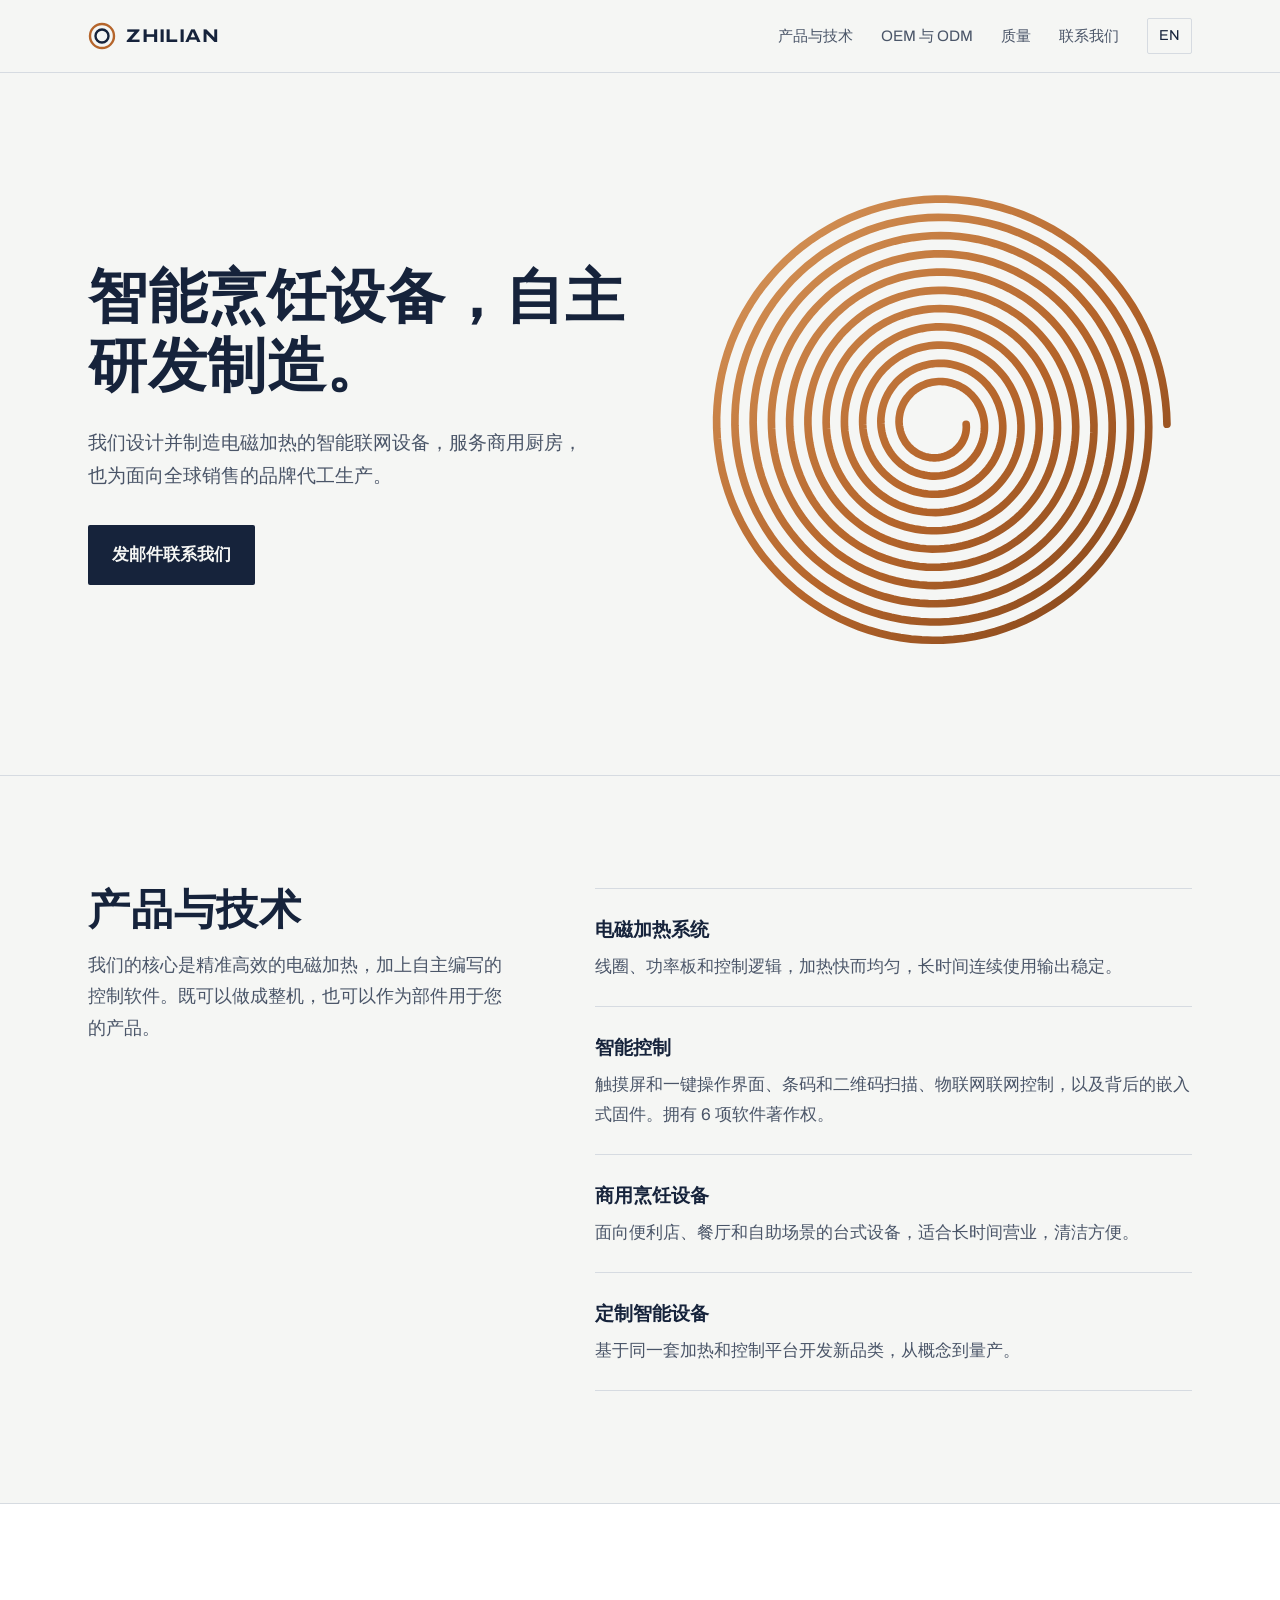
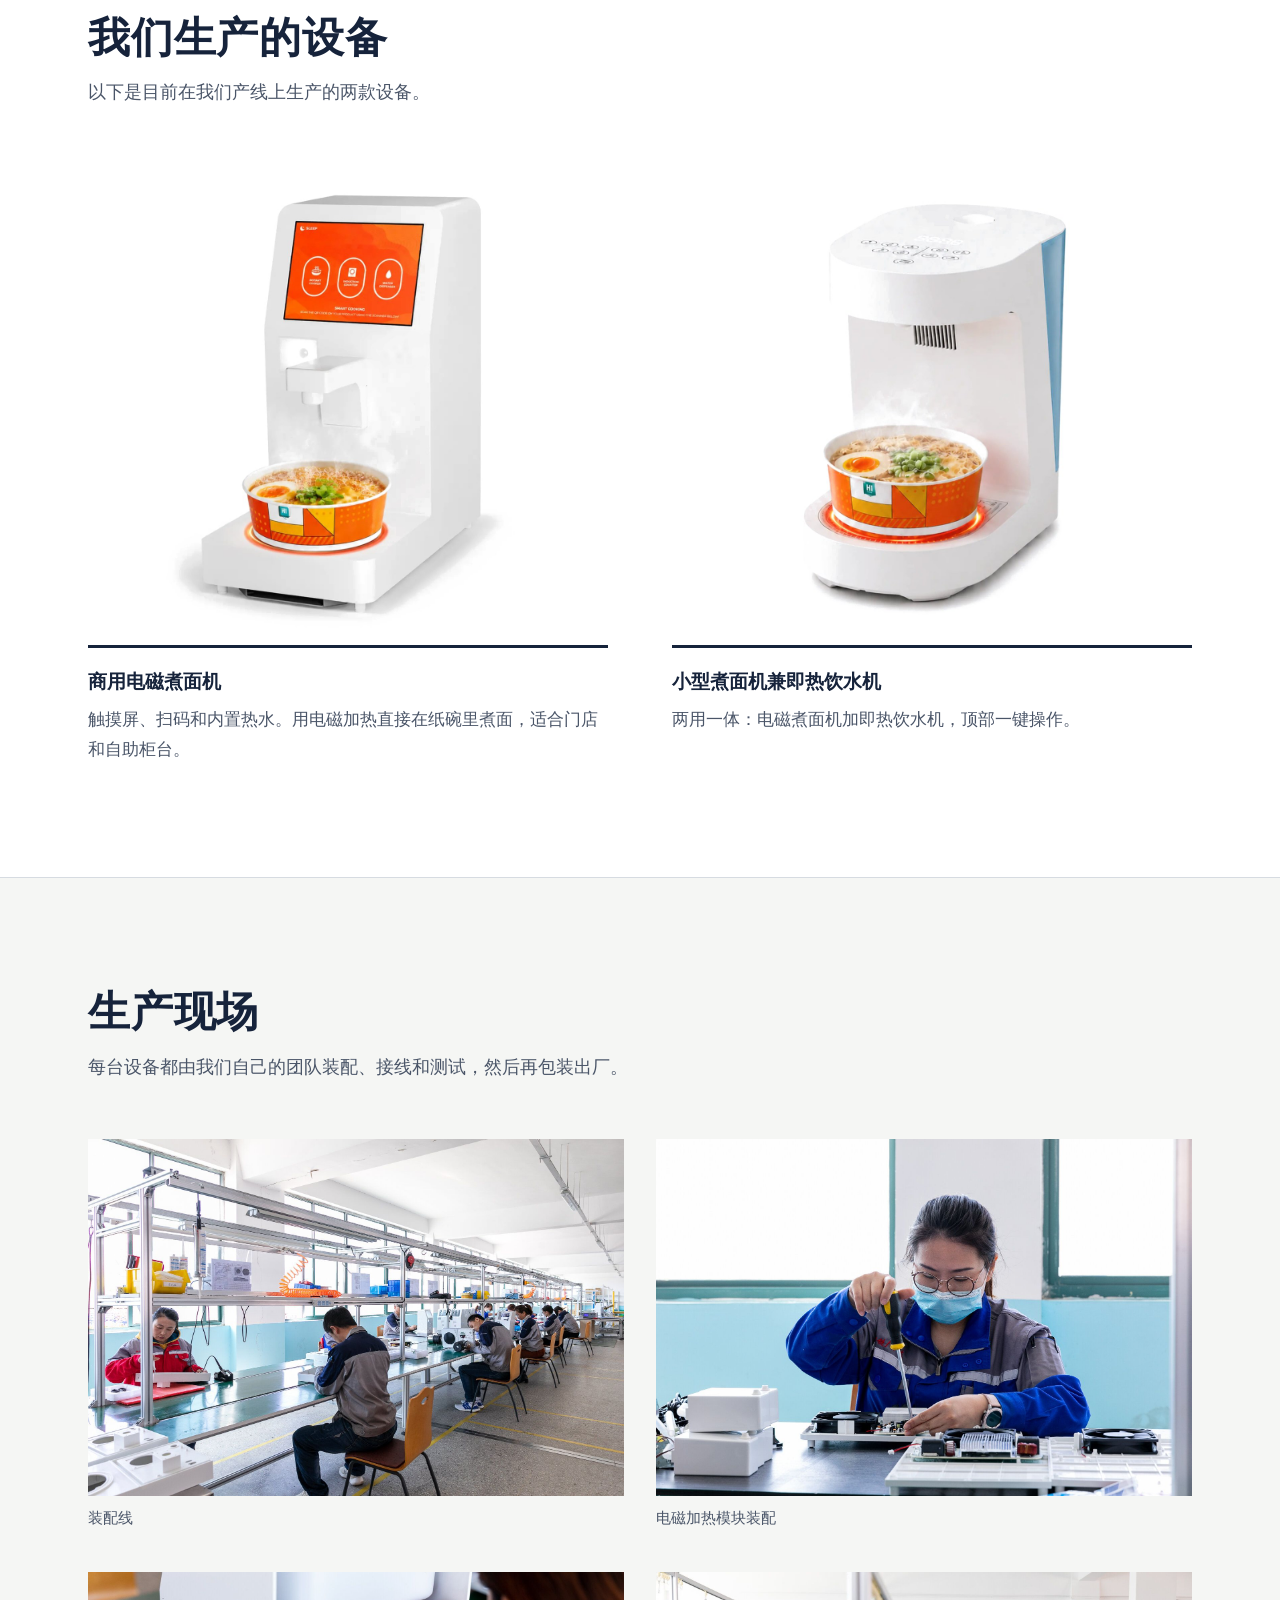
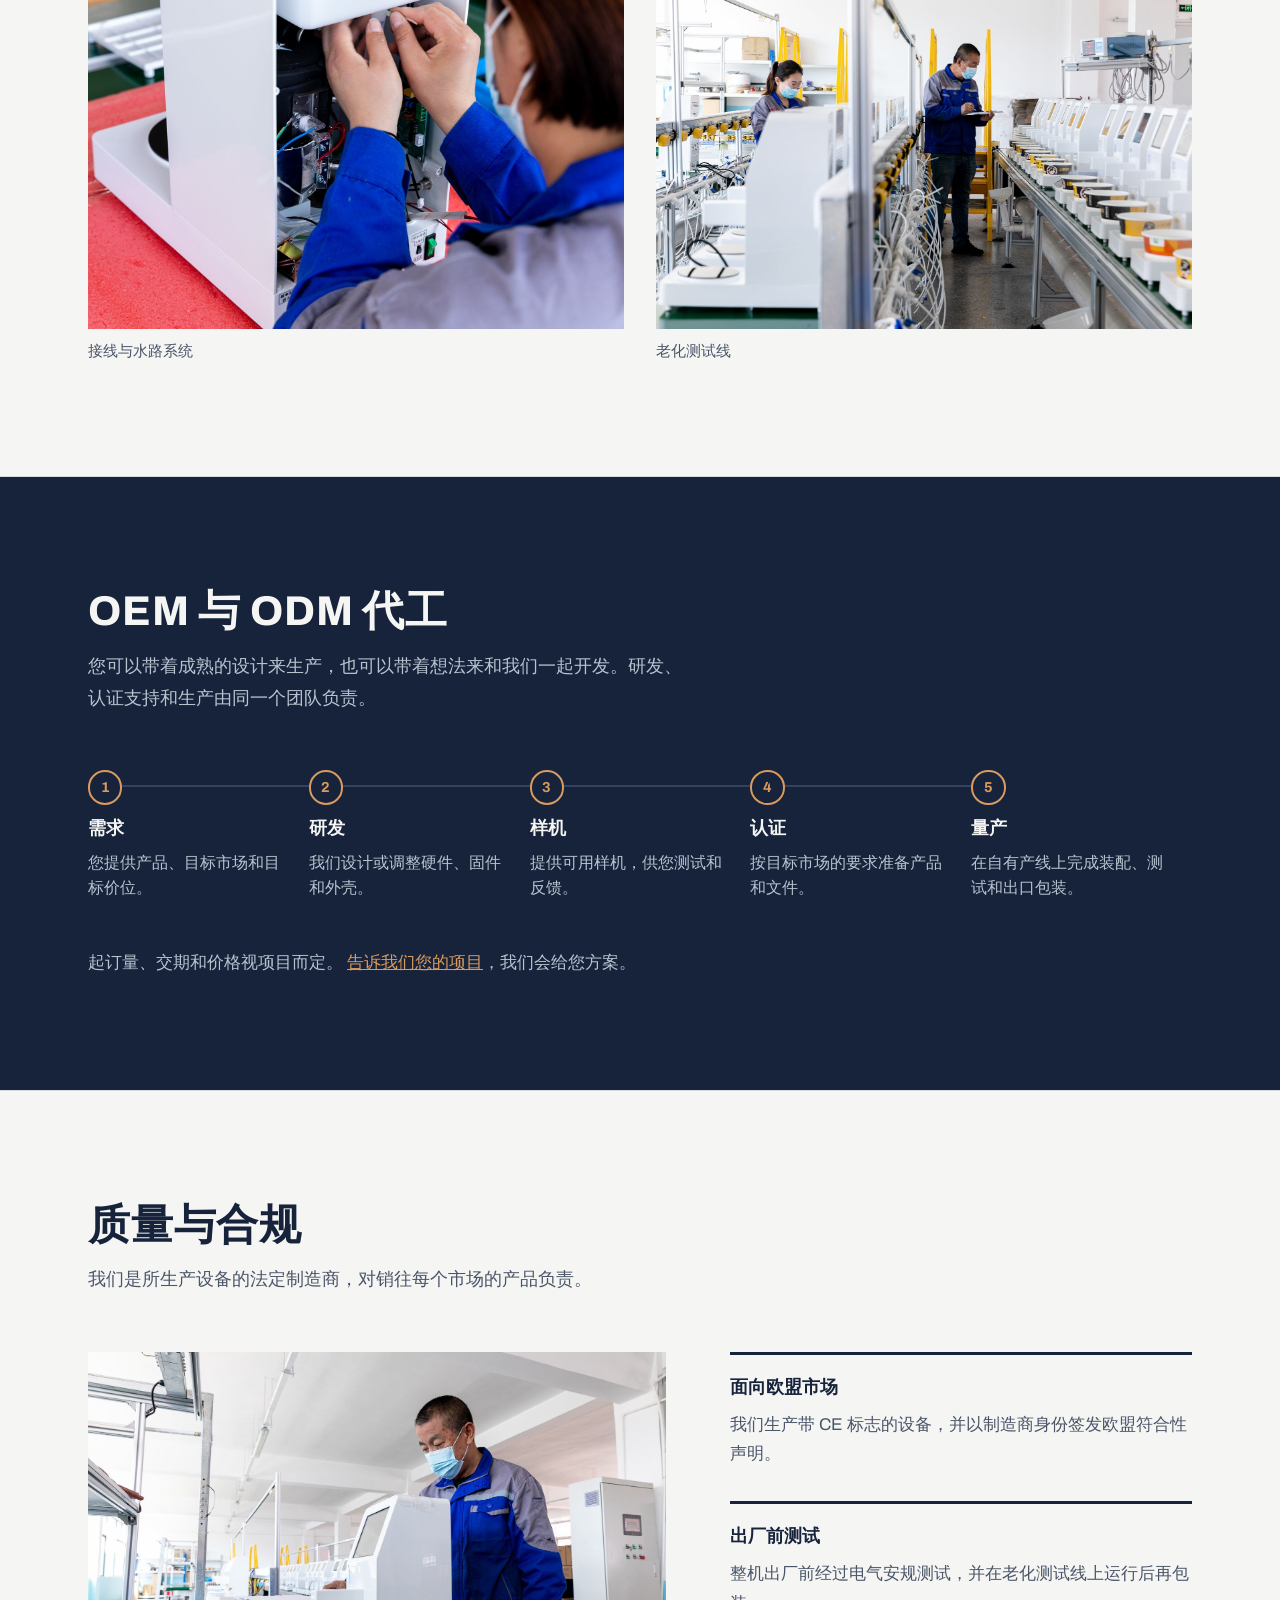
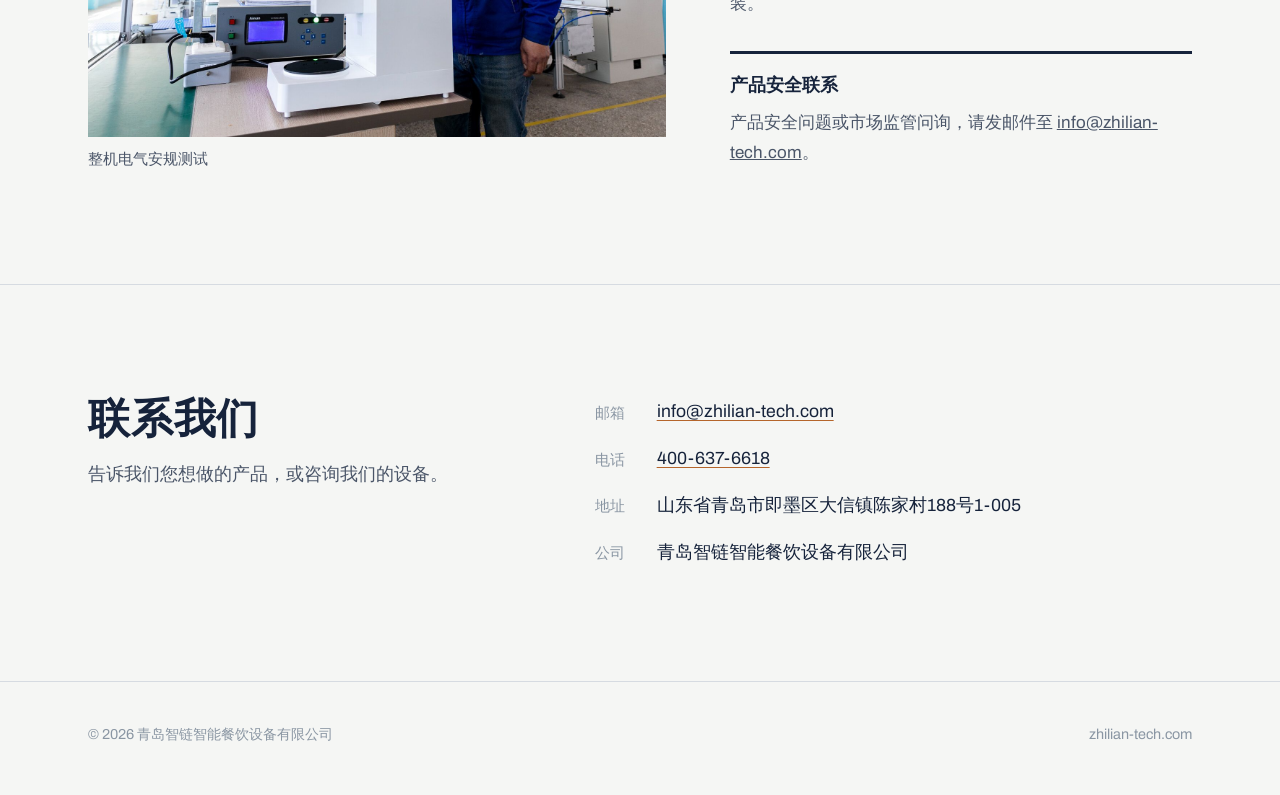
==== commit d6d31275: "Remove factory section and location mentions from page copy Co-Authored-By: Claude Opus 5.5 <noreply" ====
--- a/zh/index.html
+++ b/zh/index.html
@@ -3,8 +3,8 @@
 <head>
 <meta charset="utf-8">
 <meta name="viewport" content="width=device-width, initial-scale=1">
-<title>青岛智链智能餐饮设备有限公司 | 智能烹饪设备制造，OEM 与 ODM</title>
-<meta name="description" content="青岛智链研发制造电磁加热的智能烹饪设备，为全球品牌提供 OEM 与 ODM 代工服务。">
+<title>智链 | 智能烹饪设备制造，OEM 与 ODM</title>
+<meta name="description" content="智链研发制造电磁加热的智能烹饪设备，为全球品牌提供 OEM 与 ODM 代工服务。">
 <link rel="alternate" hreflang="en" href="https://zhilian-tech.com/">
 <link rel="alternate" hreflang="zh-CN" href="https://zhilian-tech.com/zh/">
 <link rel="alternate" hreflang="x-default" href="https://zhilian-tech.com/">
@@ -170,7 +170,6 @@
     </a>
     <div class="head-right">
       <nav class="nav" aria-label="主导航">
-        <a href="#factory">工厂</a>
         <a href="#make">产品与技术</a>
         <a href="#oem">OEM 与 ODM</a>
         <a href="#quality">质量</a>
@@ -185,7 +184,7 @@
   <section class="hero">
     <div class="wrap">
       <div>
-        <h1>智能烹饪设备，青岛研发制造。</h1>
+        <h1>智能烹饪设备，自主研发制造。</h1>
         <p>我们设计并制造电磁加热的智能联网设备，服务商用厨房，也为面向全球销售的品牌代工生产。</p>
         <a class="btn" href="mailto:info@zhilian-tech.com?subject=%E9%A1%B9%E7%9B%AE%E5%92%A8%E8%AF%A2">发邮件联系我们</a>
       </div>
@@ -200,24 +199,6 @@
     </div>
   </section>
 
-  <section class="block site" id="factory">
-    <div class="wrap split">
-      <figure class="photo">
-        <img src="../assets/img/factory-exterior.jpg" width="1600" height="1067" alt="晴天下的两层白色厂房，外墙有长排窗户">
-      </figure>
-      <div>
-        <h2>我们的工厂</h2>
-        <p class="lede">研发、装配、测试和出口包装都在青岛即墨的同一座厂区内完成。加热和控制系统由我们自主设计，并在自有产线上装配成整机。</p>
-        <dl class="kv">
-          <dt>地址</dt><dd>山东省青岛市即墨区</dd>
-          <dt>自有能力</dt><dd>硬件与固件研发、整机装配、安规测试与老化测试</dd>
-          <dt>软件</dt><dd>6 项软件著作权</dd>
-          <dt>发货</dt><dd>出口包装，发往全球客户</dd>
-        </dl>
-      </div>
-    </div>
-  </section>
-
   <section class="block" id="make">
     <div class="wrap split">
       <div>
@@ -226,7 +207,7 @@
       </div>
       <ul class="areas">
         <li><h3>电磁加热系统</h3><p>线圈、功率板和控制逻辑，加热快而均匀，长时间连续使用输出稳定。</p></li>
-        <li><h3>智能控制</h3><p>触摸屏和一键操作界面、条码和二维码扫描、物联网联网控制，以及背后的嵌入式固件。</p></li>
+        <li><h3>智能控制</h3><p>触摸屏和一键操作界面、条码和二维码扫描、物联网联网控制，以及背后的嵌入式固件。拥有 6 项软件著作权。</p></li>
         <li><h3>商用烹饪设备</h3><p>面向便利店、餐厅和自助场景的台式设备，适合长时间营业，清洁方便。</p></li>
         <li><h3>定制智能设备</h3><p>基于同一套加热和控制平台开发新品类，从概念到量产。</p></li>
       </ul>
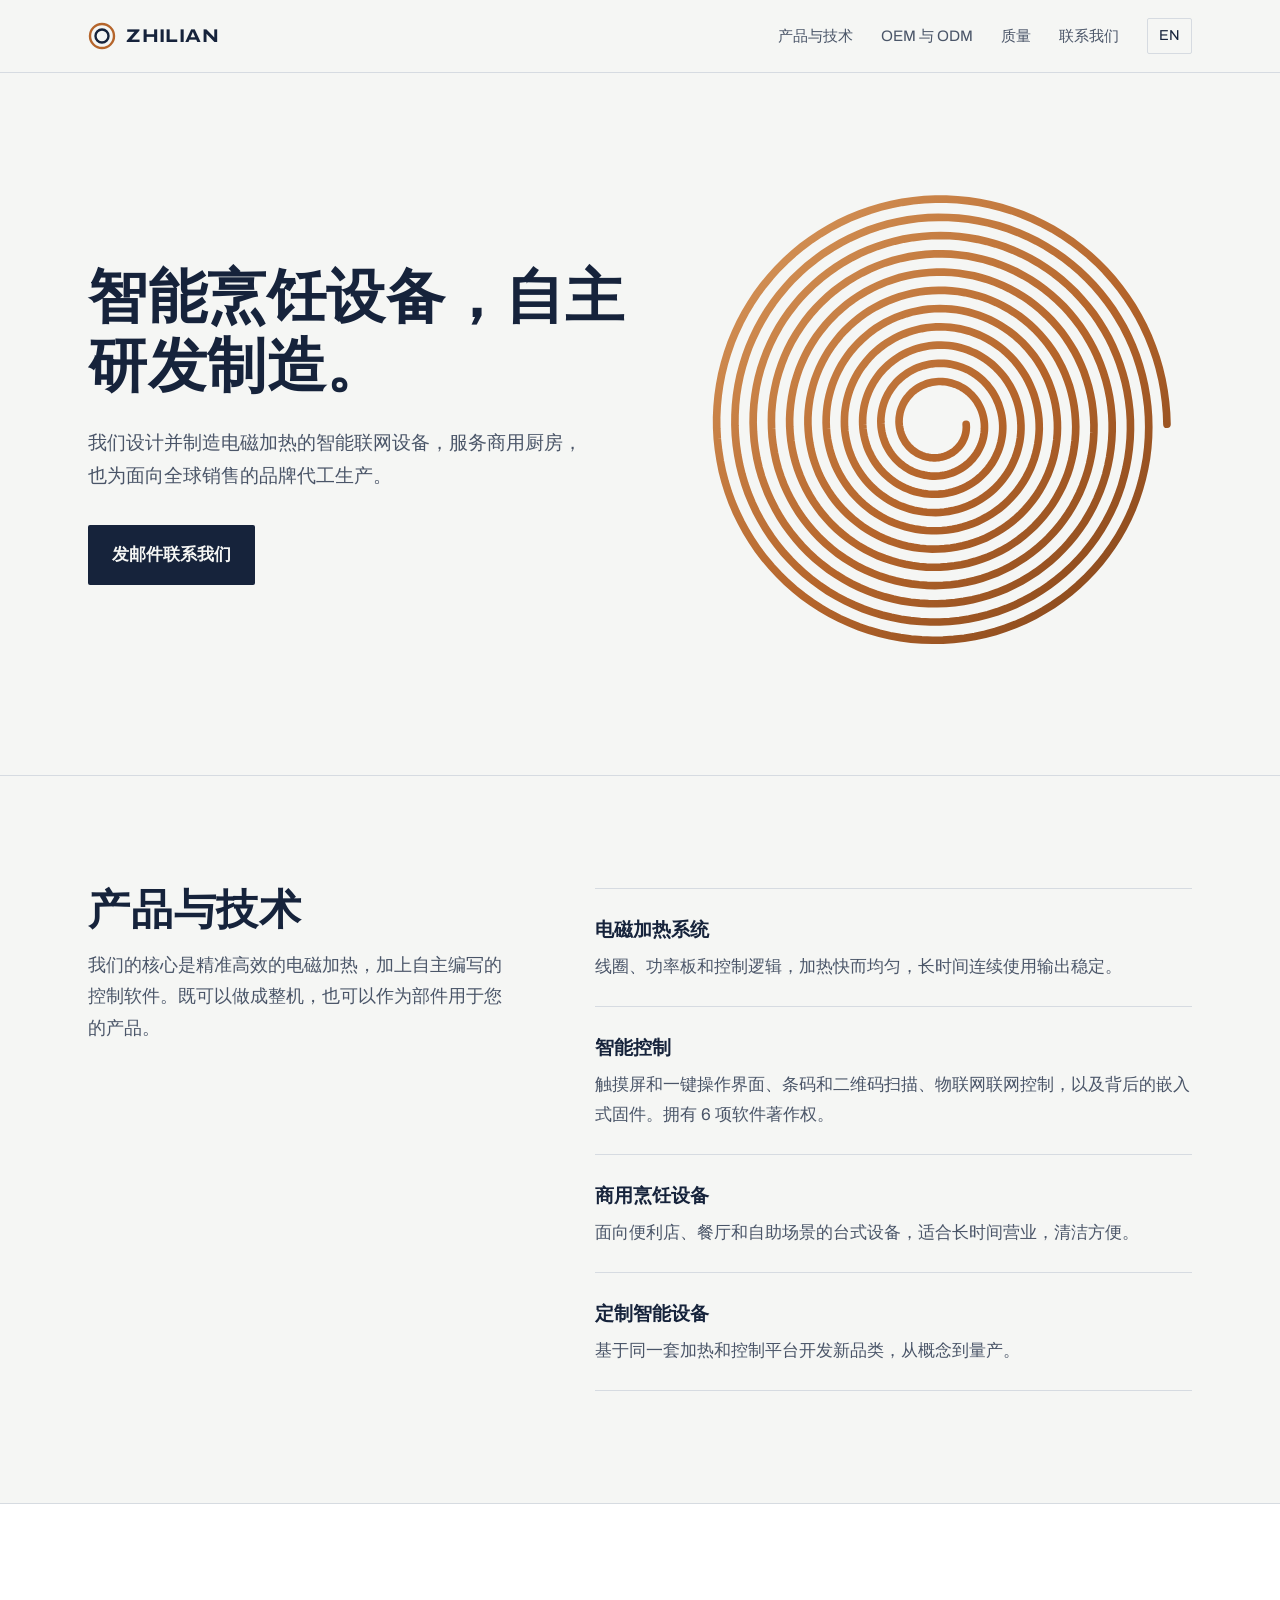
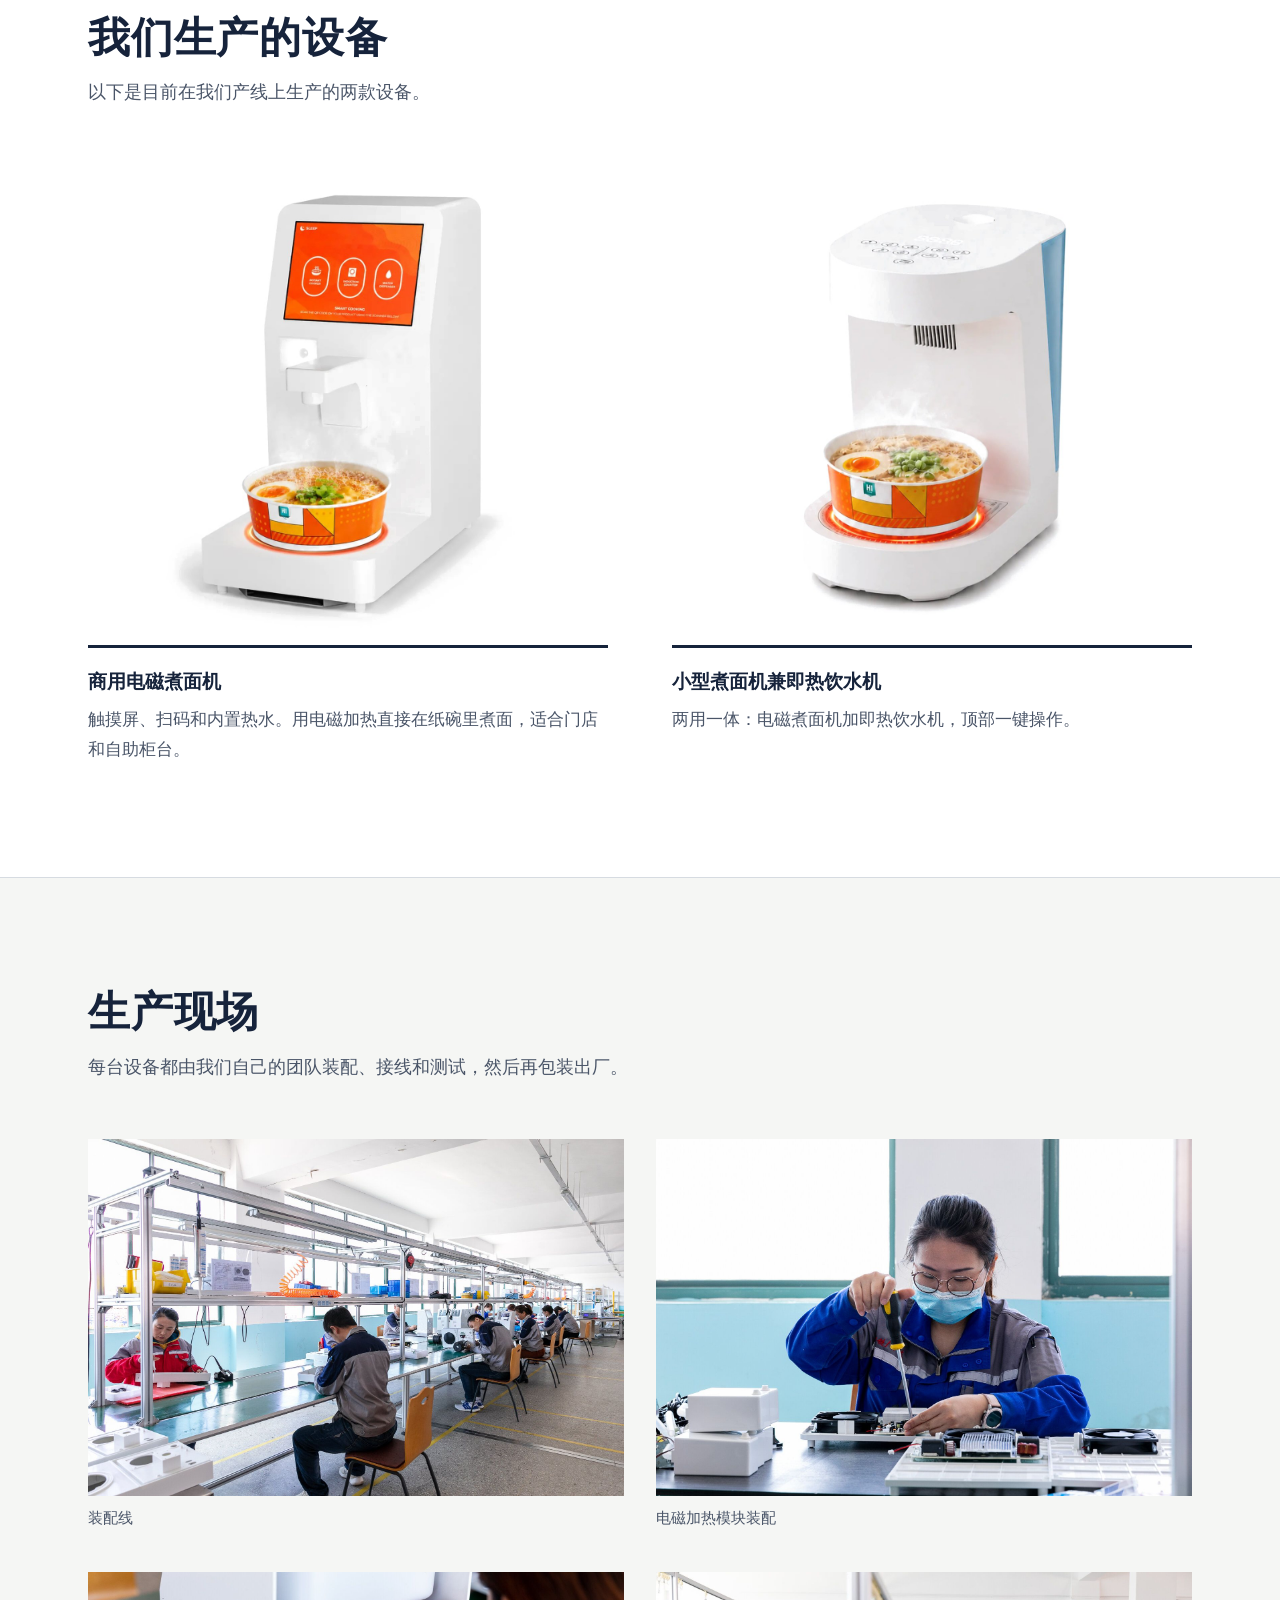
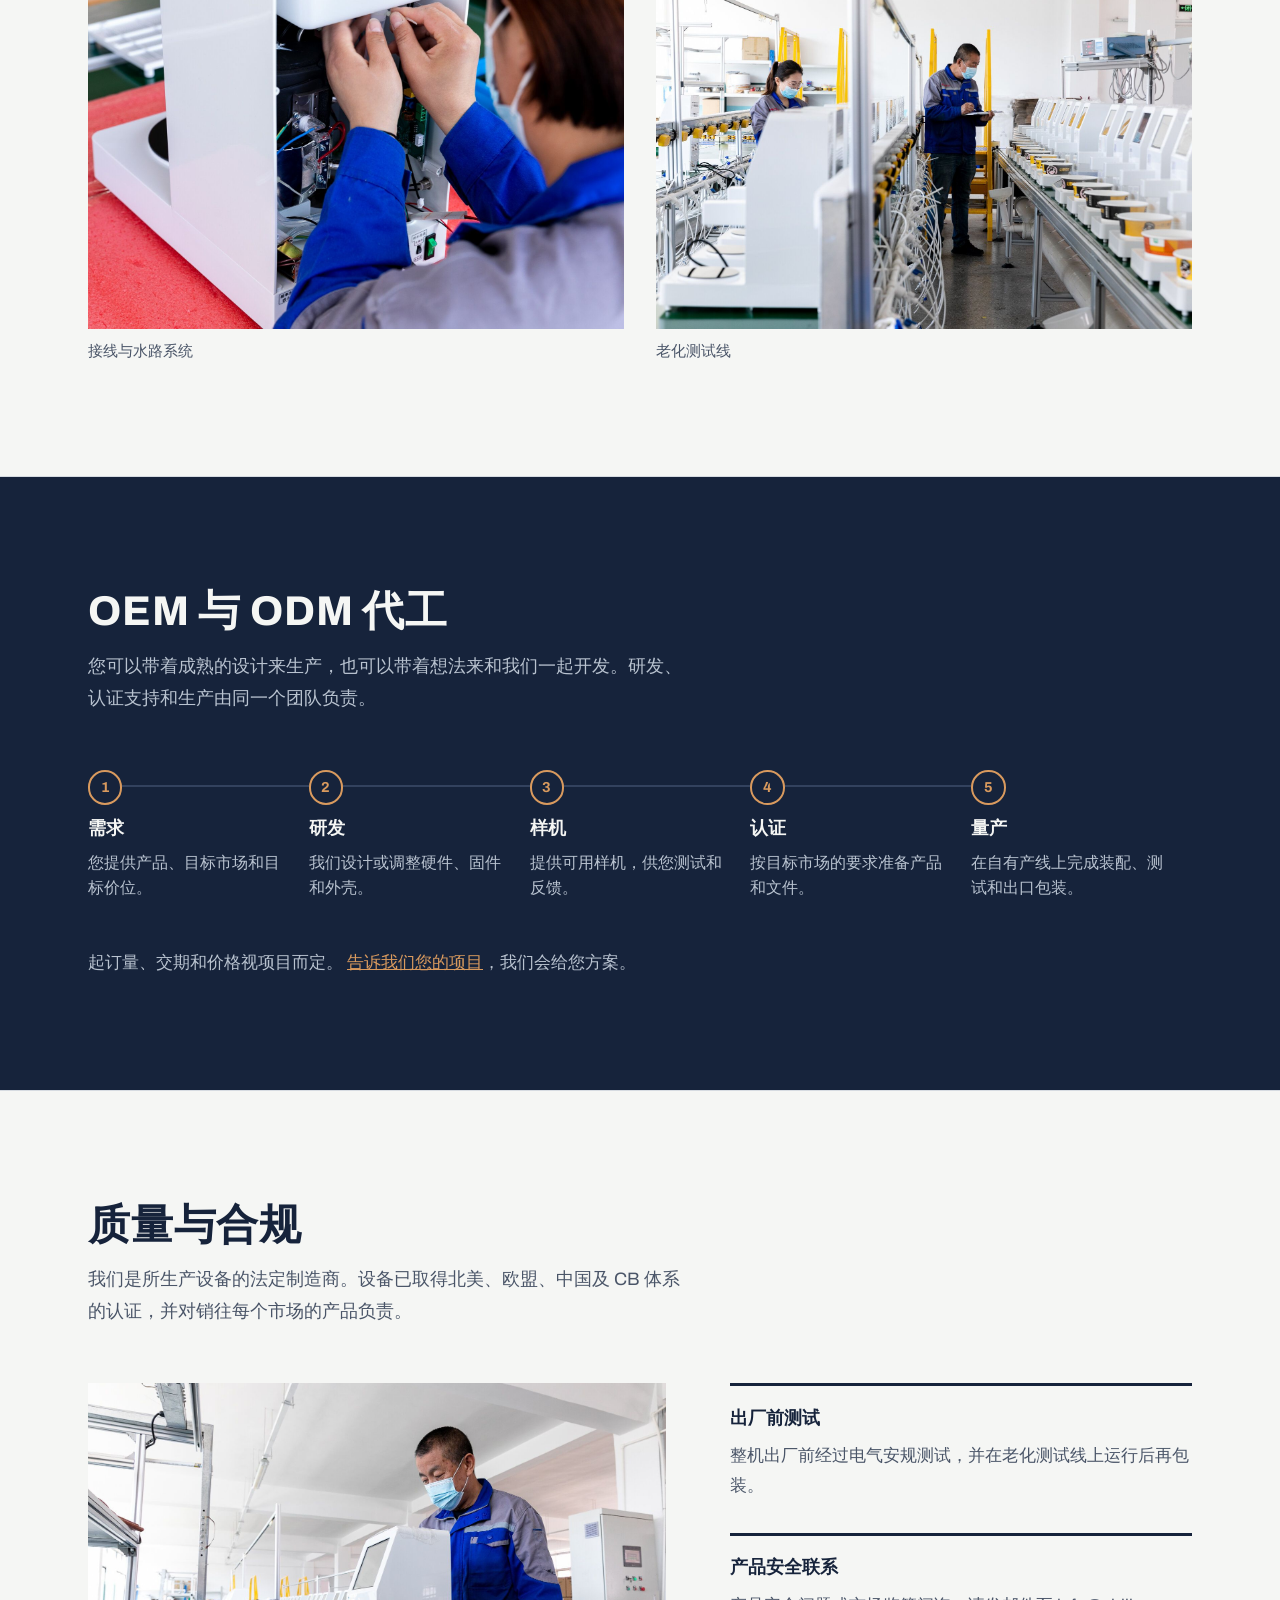
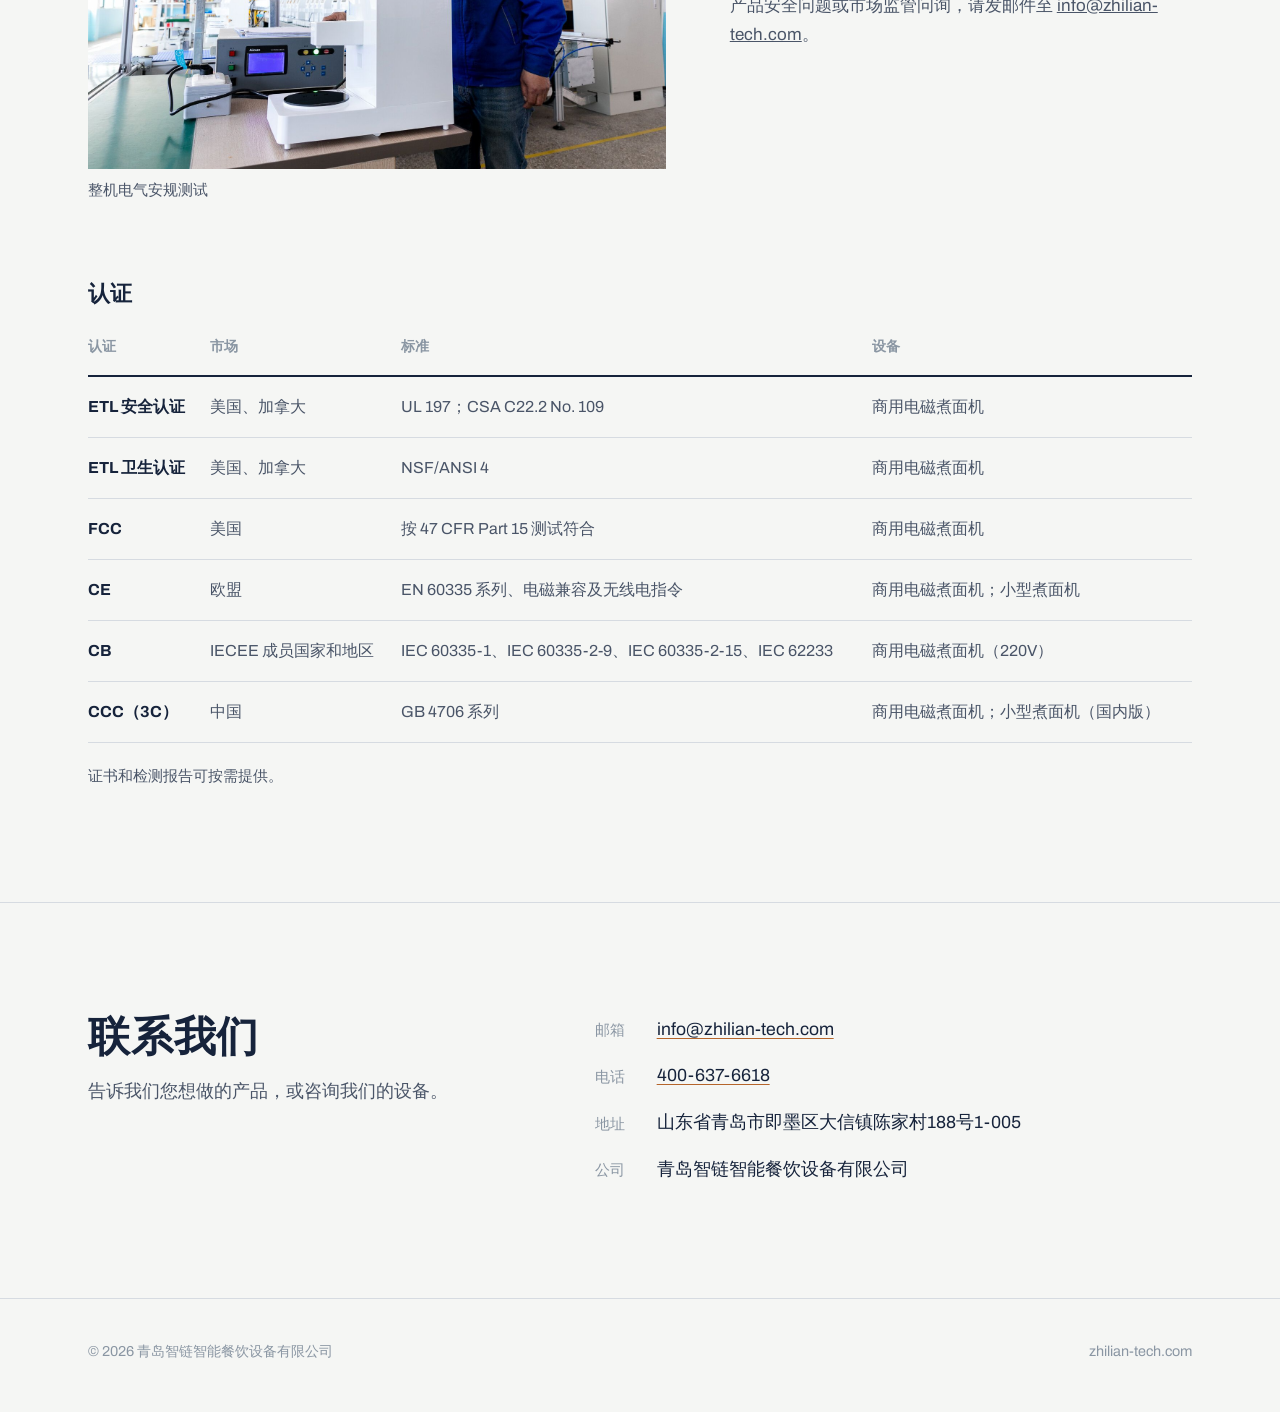
==== commit e1079e27: "Add global certifications (ETL, FCC, CE, CB, CCC) in both languages Co-Authored-By: Claude Opus 5.5 " ====
--- a/zh/index.html
+++ b/zh/index.html
@@ -158,6 +158,23 @@
 html[lang="zh-CN"] body{font-family:"Archivo","PingFang SC","Hiragino Sans GB","Noto Sans SC","Noto Sans CJK SC","Source Han Sans SC","Microsoft YaHei",sans-serif; line-height:1.75}
 html[lang="zh-CN"] .hero h1{font-stretch:100%; letter-spacing:.01em; line-height:1.18}
 html[lang="zh-CN"] h2{font-stretch:100%; letter-spacing:.02em}
+
+/* certifications table */
+.certs-h{margin:4.5rem 0 1.25rem; font-size:1.35rem; font-weight:700}
+.certs{width:100%; border-collapse:collapse; font-size:1rem}
+.certs th,.certs td{text-align:left; vertical-align:top; padding:1rem 1.25rem 1rem 0; border-bottom:1px solid var(--line)}
+.certs thead th{font-size:.9rem; font-weight:600; color:var(--steel); border-bottom:2px solid var(--ink); padding-top:0}
+.certs tbody th{font-weight:700; white-space:nowrap}
+.certs td{color:var(--ink-soft)}
+.certs-note{margin:1.25rem 0 0; color:var(--ink-soft); font-size:.95rem}
+@media (max-width:760px){
+  .certs thead{display:none}
+  .certs,.certs tbody,.certs tr,.certs th,.certs td{display:block; width:100%}
+  .certs tr{padding:1.1rem 0; border-bottom:1px solid var(--line)}
+  .certs th,.certs td{border:0; padding:.15rem 0}
+  .certs tbody th{font-size:1.1rem; margin-bottom:.35rem; white-space:normal}
+  .certs td::before{content:attr(data-label); display:block; font-size:.8rem; color:var(--steel); margin-top:.45rem}
+}
 </style>
 </head>
 <body>
@@ -262,18 +279,30 @@
   <section class="block" id="quality">
     <div class="wrap">
       <h2>质量与合规</h2>
-      <p class="lede">我们是所生产设备的法定制造商，对销往每个市场的产品负责。</p>
+      <p class="lede">我们是所生产设备的法定制造商。设备已取得北美、欧盟、中国及 CB 体系的认证，并对销往每个市场的产品负责。</p>
       <div class="q-grid">
         <figure class="photo">
           <img src="../assets/img/safety-test.jpg" width="1600" height="1067" loading="lazy" alt="技术人员对整机进行电气安规测试">
           <figcaption>整机电气安规测试</figcaption>
         </figure>
         <div class="facts facts-stack">
-          <div><h3>面向欧盟市场</h3><p>我们生产带 CE 标志的设备，并以制造商身份签发欧盟符合性声明。</p></div>
           <div><h3>出厂前测试</h3><p>整机出厂前经过电气安规测试，并在老化测试线上运行后再包装。</p></div>
           <div><h3>产品安全联系</h3><p>产品安全问题或市场监管问询，请发邮件至 <a href="mailto:info@zhilian-tech.com">info@zhilian-tech.com</a>。</p></div>
         </div>
       </div>
+      <h3 class="certs-h">认证</h3>
+      <table class="certs">
+        <thead><tr><th scope="col">认证</th><th scope="col">市场</th><th scope="col">标准</th><th scope="col">设备</th></tr></thead>
+        <tbody>
+          <tr><th scope="row">ETL 安全认证</th><td data-label="市场">美国、加拿大</td><td data-label="标准">UL 197；CSA C22.2 No. 109</td><td data-label="设备">商用电磁煮面机</td></tr>
+          <tr><th scope="row">ETL 卫生认证</th><td data-label="市场">美国、加拿大</td><td data-label="标准">NSF/ANSI 4</td><td data-label="设备">商用电磁煮面机</td></tr>
+          <tr><th scope="row">FCC</th><td data-label="市场">美国</td><td data-label="标准">按 47 CFR Part 15 测试符合</td><td data-label="设备">商用电磁煮面机</td></tr>
+          <tr><th scope="row">CE</th><td data-label="市场">欧盟</td><td data-label="标准">EN 60335 系列、电磁兼容及无线电指令</td><td data-label="设备">商用电磁煮面机；小型煮面机</td></tr>
+          <tr><th scope="row">CB</th><td data-label="市场">IECEE 成员国家和地区</td><td data-label="标准">IEC 60335-1、IEC 60335-2-9、IEC 60335-2-15、IEC 62233</td><td data-label="设备">商用电磁煮面机（220V）</td></tr>
+          <tr><th scope="row">CCC（3C）</th><td data-label="市场">中国</td><td data-label="标准">GB 4706 系列</td><td data-label="设备">商用电磁煮面机；小型煮面机（国内版）</td></tr>
+        </tbody>
+      </table>
+      <p class="certs-note">证书和检测报告可按需提供。</p>
     </div>
   </section>
 
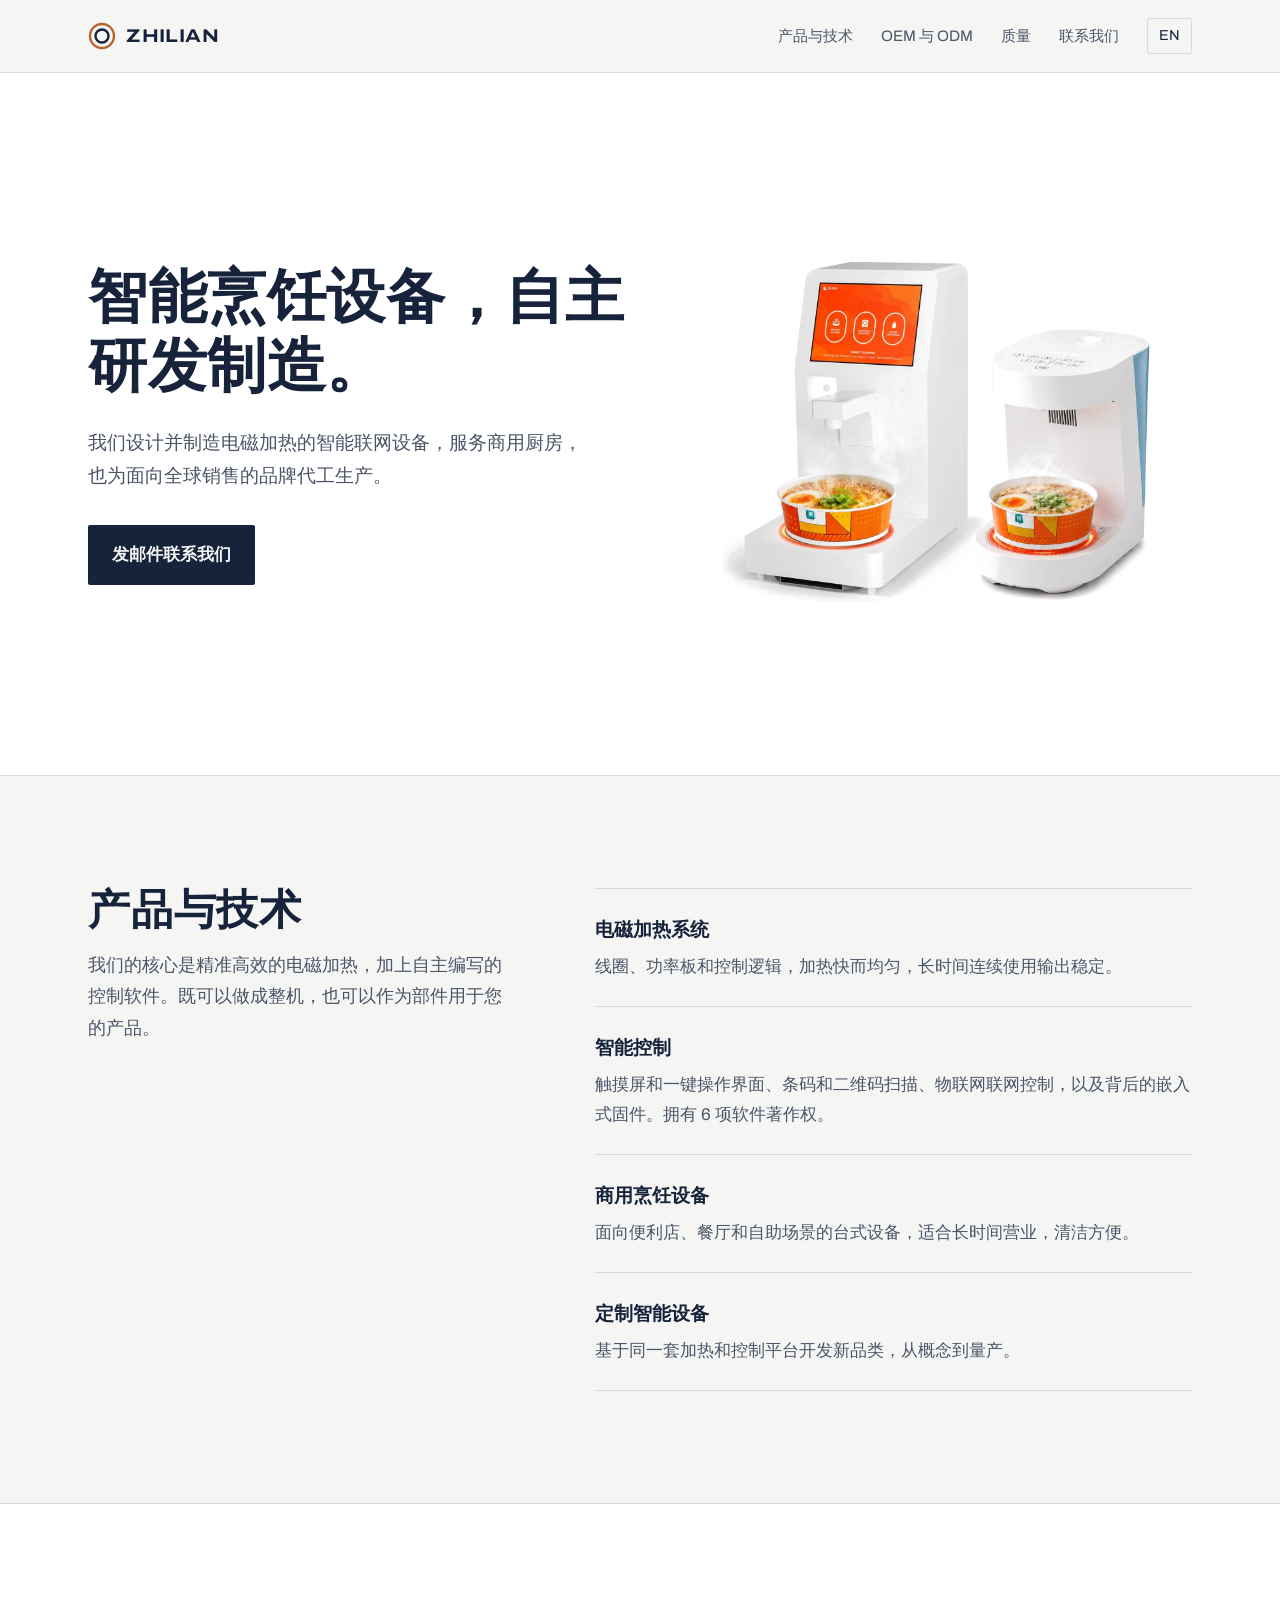
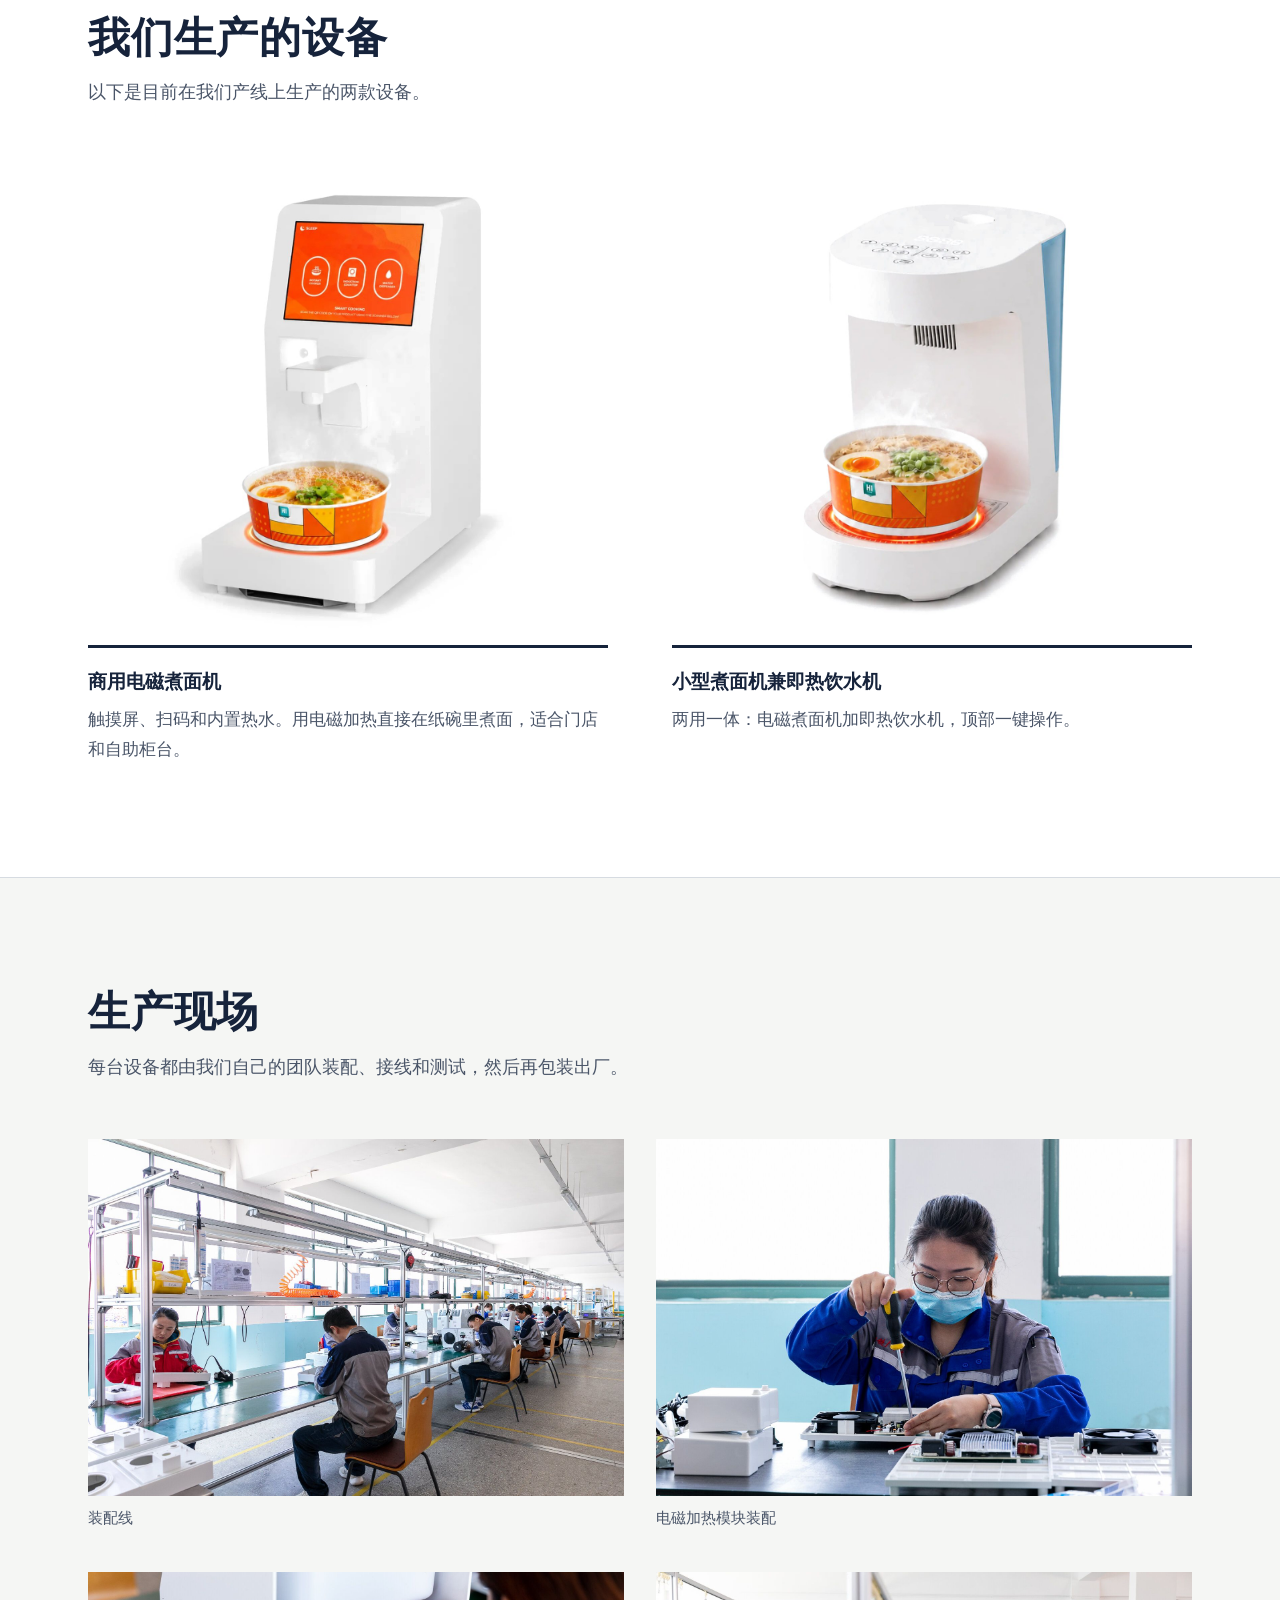
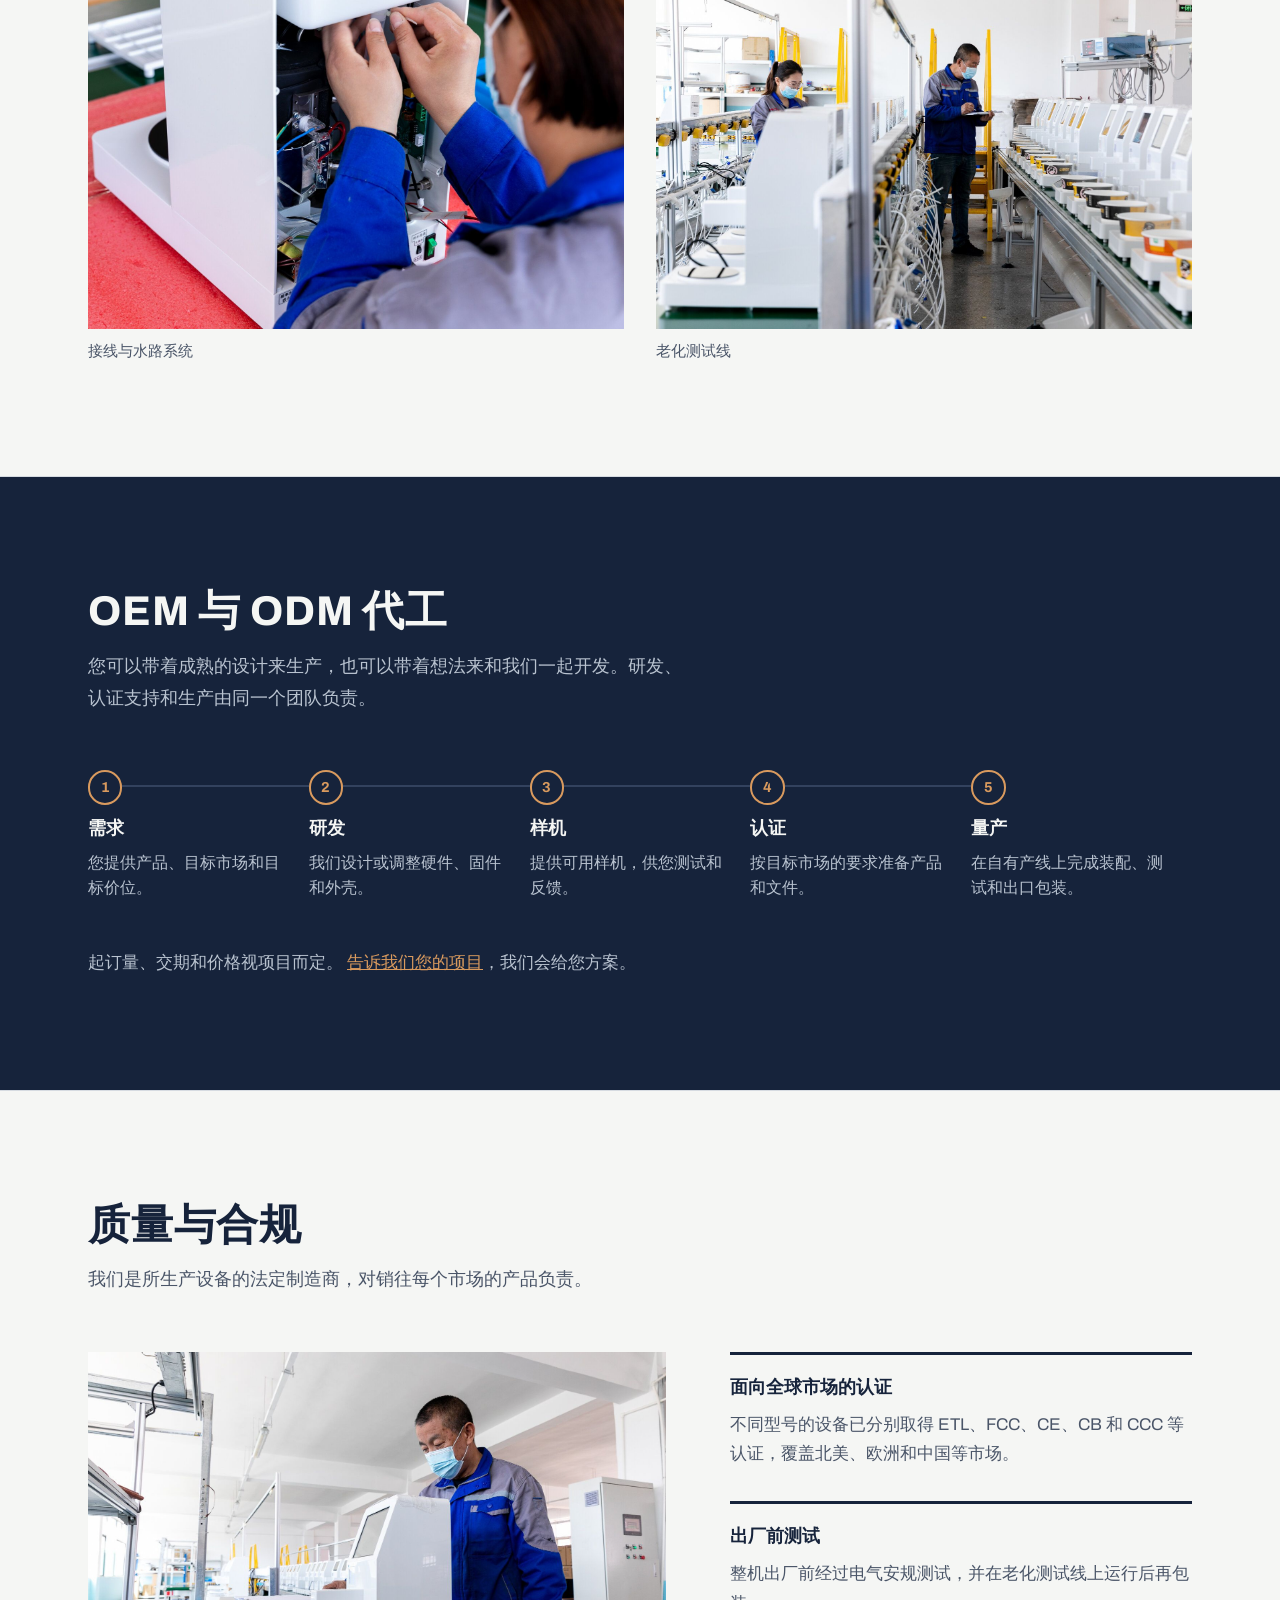
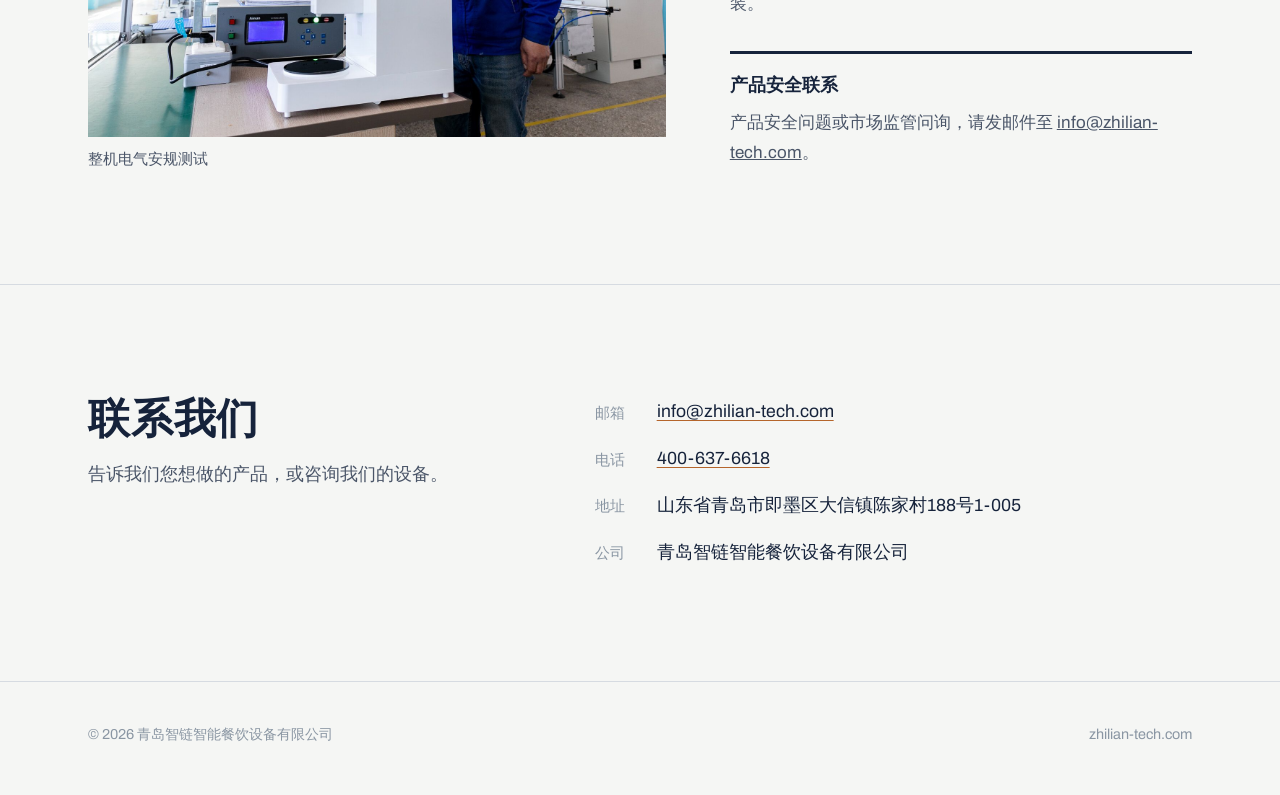
==== commit 27ccebe5: "Hero shows both machines; certifications summarized in quality section; phone only on Chinese page C" ====
--- a/zh/index.html
+++ b/zh/index.html
@@ -60,15 +60,11 @@
   text-decoration:none; font-weight:600; border-radius:2px;
 }
 .btn:hover{background:#0F1A2E}
-.coil{width:100%; max-width:34rem; justify-self:end; aspect-ratio:1}
-.coil path{stroke-dasharray:var(--len); stroke-dashoffset:0}
-@media (prefers-reduced-motion:no-preference){
-  .coil path{animation:wind 2.6s cubic-bezier(.6,.05,.25,1) both}
-  @keyframes wind{from{stroke-dashoffset:var(--len)}}
-}
+.hero{background:#fff}
+.hero-img{display:block; width:100%; max-width:40rem; height:auto; aspect-ratio:4/3; object-fit:contain; justify-self:end}
 @media (max-width:820px){
   .hero .wrap{grid-template-columns:1fr; min-height:0; padding-top:2.5rem}
-  .coil{order:-1; max-width:15rem; justify-self:start}
+  .hero-img{order:-1; max-width:28rem; justify-self:center}
 }
 
 /* sections */
@@ -159,22 +155,6 @@
 html[lang="zh-CN"] .hero h1{font-stretch:100%; letter-spacing:.01em; line-height:1.18}
 html[lang="zh-CN"] h2{font-stretch:100%; letter-spacing:.02em}
 
-/* certifications table */
-.certs-h{margin:4.5rem 0 1.25rem; font-size:1.35rem; font-weight:700}
-.certs{width:100%; border-collapse:collapse; font-size:1rem}
-.certs th,.certs td{text-align:left; vertical-align:top; padding:1rem 1.25rem 1rem 0; border-bottom:1px solid var(--line)}
-.certs thead th{font-size:.9rem; font-weight:600; color:var(--steel); border-bottom:2px solid var(--ink); padding-top:0}
-.certs tbody th{font-weight:700; white-space:nowrap}
-.certs td{color:var(--ink-soft)}
-.certs-note{margin:1.25rem 0 0; color:var(--ink-soft); font-size:.95rem}
-@media (max-width:760px){
-  .certs thead{display:none}
-  .certs,.certs tbody,.certs tr,.certs th,.certs td{display:block; width:100%}
-  .certs tr{padding:1.1rem 0; border-bottom:1px solid var(--line)}
-  .certs th,.certs td{border:0; padding:.15rem 0}
-  .certs tbody th{font-size:1.1rem; margin-bottom:.35rem; white-space:normal}
-  .certs td::before{content:attr(data-label); display:block; font-size:.8rem; color:var(--steel); margin-top:.45rem}
-}
 </style>
 </head>
 <body>
@@ -205,14 +185,7 @@
         <p>我们设计并制造电磁加热的智能联网设备，服务商用厨房，也为面向全球销售的品牌代工生产。</p>
         <a class="btn" href="mailto:info@zhilian-tech.com?subject=%E9%A1%B9%E7%9B%AE%E5%92%A8%E8%AF%A2">发邮件联系我们</a>
       </div>
-      <svg class="coil" viewBox="0 0 600 600" role="img" aria-label="铜质电磁线圈">
-        <defs>
-          <linearGradient id="cu" x1="0" y1="0" x2="1" y2="1">
-            <stop offset="0" stop-color="#D99A5E"/><stop offset=".55" stop-color="#B5652B"/><stop offset="1" stop-color="#7E4219"/>
-          </linearGradient>
-        </defs>
-        <path d="M334.0 300.0 L334.1 301.7 L334.2 303.4 L334.1 305.1 L334.0 306.8 L333.8 308.5 L333.5 310.2 L333.1 311.9 L332.6 313.6 L332.1 315.3 L331.4 316.9 L330.7 318.5 L329.9 320.1 L329.0 321.7 L328.0 323.2 L327.0 324.6 L325.8 326.1 L324.6 327.4 L323.3 328.7 L322.0 330.0 L320.6 331.2 L319.1 332.3 L317.6 333.4 L316.0 334.3 L314.3 335.2 L312.6 336.1 L310.9 336.8 L309.1 337.5 L307.3 338.0 L305.4 338.5 L303.5 338.9 L301.6 339.2 L299.6 339.4 L297.7 339.5 L295.7 339.5 L293.8 339.4 L291.8 339.2 L289.8 338.9 L287.9 338.5 L285.9 338.1 L284.0 337.5 L282.1 336.8 L280.2 336.0 L278.4 335.1 L276.6 334.2 L274.8 333.1 L273.1 331.9 L271.4 330.7 L269.8 329.4 L268.3 327.9 L266.8 326.5 L265.4 324.9 L264.1 323.2 L262.8 321.5 L261.7 319.7 L260.6 317.9 L259.6 316.0 L258.7 314.0 L257.9 312.0 L257.2 310.0 L256.6 307.9 L256.1 305.7 L255.7 303.6 L255.4 301.4 L255.2 299.2 L255.1 297.0 L255.2 294.7 L255.3 292.5 L255.6 290.3 L256.0 288.1 L256.4 285.8 L257.0 283.7 L257.7 281.5 L258.6 279.3 L259.5 277.2 L260.5 275.2 L261.6 273.2 L262.9 271.2 L264.2 269.3 L265.7 267.5 L267.2 265.7 L268.8 264.0 L270.5 262.3 L272.3 260.8 L274.2 259.3 L276.1 258.0 L278.2 256.7 L280.3 255.5 L282.4 254.4 L284.6 253.5 L286.9 252.6 L289.2 251.8 L291.6 251.2 L294.0 250.7 L296.4 250.3 L298.9 250.0 L301.4 249.8 L303.8 249.8 L306.3 249.9 L308.8 250.1 L311.3 250.4 L313.8 250.9 L316.3 251.5 L318.7 252.2 L321.1 253.0 L323.5 253.9 L325.8 255.0 L328.1 256.2 L330.3 257.5 L332.5 258.9 L334.6 260.4 L336.6 262.1 L338.5 263.8 L340.4 265.6 L342.2 267.6 L343.9 269.6 L345.5 271.7 L347.0 273.9 L348.3 276.2 L349.6 278.5 L350.8 280.9 L351.8 283.4 L352.7 286.0 L353.5 288.5 L354.2 291.2 L354.7 293.8 L355.1 296.5 L355.4 299.3 L355.5 302.0 L355.5 304.7 L355.4 307.5 L355.1 310.3 L354.7 313.0 L354.2 315.7 L353.5 318.5 L352.7 321.1 L351.7 323.8 L350.6 326.4 L349.4 328.9 L348.1 331.4 L346.6 333.9 L345.0 336.2 L343.3 338.5 L341.5 340.7 L339.5 342.8 L337.5 344.9 L335.3 346.8 L333.0 348.6 L330.7 350.3 L328.2 351.9 L325.7 353.4 L323.1 354.8 L320.4 356.0 L317.7 357.1 L314.9 358.1 L312.1 358.9 L309.2 359.6 L306.2 360.1 L303.3 360.5 L300.3 360.8 L297.3 360.9 L294.2 360.9 L291.2 360.7 L288.2 360.3 L285.2 359.8 L282.2 359.2 L279.3 358.4 L276.3 357.5 L273.5 356.4 L270.6 355.2 L267.9 353.8 L265.2 352.3 L262.5 350.6 L260.0 348.8 L257.5 346.9 L255.1 344.9 L252.8 342.7 L250.6 340.5 L248.6 338.1 L246.6 335.6 L244.8 333.0 L243.1 330.3 L241.5 327.5 L240.0 324.7 L238.7 321.7 L237.6 318.7 L236.6 315.7 L235.7 312.6 L235.0 309.4 L234.4 306.2 L234.0 303.0 L233.8 299.7 L233.7 296.4 L233.8 293.1 L234.1 289.9 L234.5 286.6 L235.1 283.3 L235.8 280.1 L236.7 276.9 L237.8 273.7 L239.0 270.6 L240.4 267.6 L241.9 264.6 L243.6 261.7 L245.4 258.8 L247.4 256.1 L249.5 253.4 L251.7 250.8 L254.1 248.4 L256.6 246.1 L259.2 243.9 L261.9 241.8 L264.8 239.8 L267.7 238.0 L270.7 236.3 L273.8 234.8 L277.0 233.4 L280.3 232.2 L283.6 231.2 L287.0 230.3 L290.5 229.6 L293.9 229.0 L297.4 228.6 L301.0 228.4 L304.5 228.4 L308.1 228.5 L311.6 228.8 L315.1 229.3 L318.6 230.0 L322.1 230.9 L325.6 231.9 L329.0 233.1 L332.3 234.4 L335.6 235.9 L338.8 237.6 L341.9 239.5 L345.0 241.5 L347.9 243.7 L350.7 246.0 L353.5 248.4 L356.1 251.0 L358.6 253.7 L360.9 256.6 L363.1 259.5 L365.2 262.6 L367.1 265.8 L368.9 269.1 L370.4 272.5 L371.9 275.9 L373.1 279.5 L374.2 283.1 L375.1 286.7 L375.9 290.4 L376.4 294.2 L376.8 297.9 L377.0 301.7 L377.0 305.5 L376.8 309.3 L376.4 313.2 L375.8 316.9 L375.0 320.7 L374.1 324.4 L372.9 328.1 L371.6 331.8 L370.1 335.3 L368.4 338.8 L366.6 342.2 L364.5 345.6 L362.3 348.8 L360.0 351.9 L357.5 354.9 L354.8 357.8 L352.0 360.6 L349.0 363.2 L346.0 365.7 L342.8 368.0 L339.4 370.2 L336.0 372.2 L332.4 374.1 L328.8 375.7 L325.1 377.2 L321.3 378.5 L317.4 379.7 L313.5 380.6 L309.5 381.3 L305.5 381.9 L301.5 382.2 L297.4 382.3 L293.3 382.3 L289.3 382.0 L285.2 381.6 L281.2 380.9 L277.1 380.0 L273.2 379.0 L269.2 377.7 L265.4 376.2 L261.6 374.6 L257.9 372.7 L254.2 370.7 L250.7 368.5 L247.3 366.1 L244.0 363.6 L240.8 360.8 L237.7 358.0 L234.8 354.9 L232.0 351.7 L229.4 348.4 L227.0 345.0 L224.7 341.4 L222.6 337.7 L220.7 333.9 L218.9 330.0 L217.4 326.0 L216.1 322.0 L214.9 317.8 L214.0 313.6 L213.2 309.4 L212.7 305.1 L212.4 300.8 L212.3 296.5 L212.4 292.1 L212.7 287.8 L213.3 283.5 L214.0 279.2 L215.0 274.9 L216.2 270.7 L217.6 266.5 L219.2 262.4 L221.0 258.4 L223.0 254.5 L225.2 250.6 L227.6 246.9 L230.2 243.3 L232.9 239.8 L235.9 236.4 L239.0 233.2 L242.2 230.2 L245.6 227.3 L249.2 224.5 L252.9 222.0 L256.7 219.6 L260.7 217.4 L264.7 215.4 L268.9 213.6 L273.1 212.0 L277.5 210.6 L281.9 209.5 L286.4 208.5 L290.9 207.8 L295.4 207.3 L300.0 207.0 L304.6 206.9 L309.2 207.1 L313.8 207.5 L318.4 208.1 L322.9 209.0 L327.4 210.1 L331.9 211.4 L336.3 212.9 L340.6 214.7 L344.9 216.6 L349.0 218.8 L353.1 221.2 L357.0 223.7 L360.8 226.5 L364.5 229.5 L368.0 232.6 L371.3 236.0 L374.5 239.5 L377.6 243.1 L380.4 246.9 L383.1 250.9 L385.6 254.9 L387.8 259.1 L389.9 263.5 L391.8 267.9 L393.4 272.4 L394.8 277.0 L396.0 281.7 L396.9 286.4 L397.7 291.2 L398.1 296.0 L398.4 300.9 L398.4 305.7 L398.2 310.6 L397.7 315.5 L397.0 320.3 L396.0 325.1 L394.8 329.9 L393.4 334.6 L391.7 339.2 L389.8 343.8 L387.7 348.2 L385.4 352.6 L382.8 356.8 L380.0 360.9 L377.1 364.9 L373.9 368.8 L370.5 372.4 L367.0 376.0 L363.2 379.3 L359.3 382.5 L355.3 385.4 L351.1 388.2 L346.8 390.8 L342.3 393.1 L337.7 395.2 L333.0 397.2 L328.2 398.8 L323.4 400.3 L318.4 401.5 L313.4 402.4 L308.3 403.1 L303.3 403.6 L298.1 403.8 L293.0 403.7 L287.9 403.4 L282.8 402.9 L277.7 402.0 L272.6 401.0 L267.6 399.7 L262.7 398.1 L257.8 396.3 L253.0 394.3 L248.4 392.0 L243.8 389.5 L239.4 386.7 L235.0 383.7 L230.9 380.6 L226.9 377.2 L223.0 373.6 L219.4 369.8 L215.9 365.9 L212.6 361.7 L209.5 357.4 L206.7 353.0 L204.0 348.4 L201.6 343.6 L199.4 338.8 L197.4 333.8 L195.7 328.8 L194.3 323.6 L193.1 318.4 L192.1 313.1 L191.4 307.8 L191.0 302.4 L190.9 297.1 L191.0 291.7 L191.3 286.3 L192.0 280.9 L192.9 275.6 L194.1 270.3 L195.5 265.0 L197.2 259.8 L199.2 254.7 L201.4 249.7 L203.8 244.9 L206.5 240.1 L209.4 235.4 L212.6 231.0 L216.0 226.6 L219.6 222.4 L223.4 218.4 L227.4 214.6 L231.6 211.0 L236.0 207.6 L240.5 204.4 L245.3 201.5 L250.1 198.7 L255.1 196.2 L260.2 194.0 L265.4 192.0 L270.8 190.3 L276.2 188.8 L281.7 187.6 L287.2 186.6 L292.8 186.0 L298.5 185.6 L304.1 185.5 L309.8 185.7 L315.4 186.1 L321.1 186.9 L326.7 187.9 L332.2 189.2 L337.7 190.7 L343.1 192.6 L348.4 194.7 L353.6 197.0 L358.7 199.7 L363.7 202.5 L368.5 205.7 L373.2 209.0 L377.7 212.6 L382.1 216.5 L386.2 220.5 L390.2 224.7 L393.9 229.2 L397.4 233.8 L400.7 238.6 L403.8 243.6 L406.6 248.7 L409.1 253.9 L411.4 259.3 L413.5 264.8 L415.2 270.4 L416.7 276.1 L417.9 281.9 L418.8 287.7 L419.5 293.6 L419.8 299.5 L419.9 305.4 L419.6 311.3 L419.1 317.2 L418.2 323.1 L417.1 329.0 L415.7 334.7 L414.0 340.5 L412.0 346.1 L409.8 351.7 L407.2 357.1 L404.4 362.4 L401.4 367.6 L398.0 372.6 L394.5 377.4 L390.7 382.1 L386.6 386.6 L382.4 390.9 L377.9 395.0 L373.2 398.9 L368.3 402.5 L363.3 405.9 L358.0 409.0 L352.7 411.9 L347.1 414.5 L341.5 416.9 L335.7 418.9 L329.8 420.7 L323.9 422.2 L317.8 423.4 L311.8 424.3 L305.6 424.9 L299.4 425.2 L293.3 425.2 L287.1 424.9 L280.9 424.2 L274.8 423.3 L268.7 422.1 L262.6 420.5 L256.7 418.7 L250.8 416.6 L245.0 414.2 L239.4 411.5 L233.9 408.5 L228.5 405.2 L223.3 401.7 L218.3 397.9 L213.4 393.9 L208.8 389.6 L204.3 385.1 L200.1 380.4 L196.1 375.5 L192.4 370.3 L188.9 365.0 L185.7 359.6 L182.7 353.9 L180.0 348.1 L177.7 342.2 L175.6 336.2 L173.8 330.0 L172.3 323.8 L171.1 317.5 L170.2 311.1 L169.7 304.7 L169.4 298.2 L169.5 291.8 L169.9 285.3 L170.6 278.9 L171.6 272.5 L173.0 266.2 L174.7 259.9 L176.6 253.7 L178.9 247.6 L181.5 241.6 L184.4 235.8 L187.5 230.0 L191.0 224.5 L194.7 219.1 L198.7 213.9 L203.0 208.9 L207.5 204.1 L212.2 199.5 L217.2 195.2 L222.3 191.1 L227.7 187.2 L233.3 183.6 L239.0 180.3 L244.9 177.3 L251.0 174.6 L257.2 172.2 L263.5 170.1 L269.9 168.2 L276.4 166.8 L283.0 165.6 L289.7 164.7 L296.3 164.2 L303.1 164.0 L309.8 164.2 L316.5 164.7 L323.2 165.5 L329.8 166.6 L336.4 168.1 L342.9 169.9 L349.3 172.0 L355.7 174.5 L361.9 177.2 L367.9 180.3 L373.9 183.6 L379.6 187.3 L385.2 191.2 L390.6 195.4 L395.7 199.9 L400.7 204.6 L405.4 209.6 L409.8 214.8 L414.1 220.2 L418.0 225.9 L421.7 231.7 L425.0 237.7 L428.1 243.9 L430.9 250.2 L433.3 256.7 L435.5 263.3 L437.3 270.0 L438.8 276.7 L439.9 283.6 L440.7 290.5 L441.2 297.5 L441.3 304.4 L441.1 311.4 L440.5 318.4 L439.6 325.3 L438.3 332.2 L436.8 339.1 L434.8 345.8 L432.5 352.5 L430.0 359.0 L427.0 365.4 L423.8 371.7 L420.2 377.8 L416.4 383.8 L412.2 389.5 L407.8 395.1 L403.1 400.4 L398.2 405.5 L392.9 410.3 L387.5 414.9 L381.8 419.2 L375.9 423.3 L369.8 427.0 L363.5 430.4 L357.1 433.6 L350.5 436.4 L343.7 438.9 L336.9 441.0 L329.9 442.8 L322.9 444.3 L315.7 445.4 L308.5 446.2 L301.3 446.6 L294.1 446.7 L286.8 446.4 L279.6 445.7 L272.4 444.7 L265.3 443.3 L258.2 441.6 L251.2 439.5 L244.3 437.1 L237.5 434.3 L230.9 431.2 L224.4 427.8 L218.1 424.0 L212.0 420.0 L206.1 415.6 L200.4 411.0 L194.9 406.0 L189.7 400.8 L184.7 395.4 L180.0 389.7 L175.6 383.7 L171.5 377.6 L167.6 371.2 L164.1 364.7 L160.9 358.0 L158.1 351.1 L155.6 344.1 L153.4 336.9 L151.6 329.7 L150.2 322.4 L149.1 315.0 L148.4 307.5 L148.0 300.0 L148.0 292.5 L148.4 285.0 L149.2 277.5 L150.3 270.0 L151.8 262.7 L153.7 255.3 L155.9 248.1 L158.5 241.0 L161.4 234.0 L164.7 227.2 L168.3 220.5 L172.2 214.0 L176.5 207.7 L181.1 201.6 L185.9 195.7 L191.1 190.1 L196.5 184.8 L202.3 179.7 L208.2 174.8 L214.4 170.3 L220.8 166.1 L227.4 162.2 L234.3 158.7 L241.3 155.4 L248.4 152.6 L255.7 150.0 L263.1 147.9 L270.6 146.1 L278.2 144.6 L285.9 143.6 L293.7 142.9 L301.4 142.6 L309.2 142.7 L317.0 143.2 L324.7 144.0 L332.4 145.3 L340.0 146.9 L347.6 148.9 L355.1 151.3 L362.4 154.0 L369.6 157.1 L376.6 160.6 L383.5 164.4 L390.2 168.6 L396.7 173.0 L402.9 177.8 L409.0 182.9 L414.7 188.3 L420.2 194.0 L425.4 200.0 L430.3 206.2 L435.0 212.6 L439.3 219.3 L443.2 226.2 L446.8 233.3 L450.1 240.6 L453.0 248.0 L455.6 255.6 L457.7 263.3 L459.5 271.1 L460.9 278.9 L461.9 286.9 L462.5 294.9 L462.8 302.9 L462.6 311.0 L462.0 319.0 L461.0 327.0 L459.7 334.9 L457.9 342.8 L455.8 350.6 L453.3 358.3 L450.3 365.9 L447.1 373.3 L443.4 380.5 L439.4 387.6 L435.1 394.5 L430.4 401.1 L425.3 407.5 L420.0 413.7 L414.4 419.6 L408.4 425.2 L402.2 430.6 L395.8 435.6 L389.0 440.3 L382.1 444.7 L374.9 448.7 L367.6 452.4 L360.0 455.7 L352.3 458.6 L344.5 461.1 L336.5 463.3 L328.4 465.1 L320.3 466.4 L312.0 467.4 L303.8 468.0 L295.5 468.1 L287.2 467.9 L278.9 467.2 L270.6 466.1 L262.4 464.6 L254.3 462.7 L246.3 460.4 L238.4 457.7 L230.6 454.7 L223.0 451.2 L215.5 447.4 L208.2 443.2 L201.2 438.6 L194.4 433.7 L187.8 428.4 L181.5 422.9 L175.4 417.0 L169.7 410.8 L164.2 404.3 L159.1 397.6 L154.3 390.6 L149.9 383.4 L145.8 376.0 L142.1 368.3 L138.8 360.5 L135.8 352.5 L133.2 344.4 L131.1 336.2 L129.3 327.8 L128.0 319.4 L127.1 310.9 L126.6 302.3 L126.5 293.8 L126.9 285.2 L127.7 276.7 L128.9 268.1 L130.5 259.7 L132.5 251.3 L135.0 243.1 L137.8 234.9 L141.1 226.9 L144.7 219.1 L148.7 211.5 L153.2 204.0 L157.9 196.8 L163.1 189.8 L168.6 183.1 L174.4 176.6 L180.5 170.4 L186.9 164.6 L193.6 159.0 L200.6 153.8 L207.9 148.9 L215.4 144.4 L223.1 140.3 L231.0 136.5 L239.1 133.1 L247.3 130.2 L255.7 127.6 L264.3 125.5 L272.9 123.8 L281.6 122.5 L290.4 121.6 L299.2 121.2 L308.0 121.2 L316.9 121.7 L325.7 122.5 L334.4 123.9 L343.1 125.6 L351.7 127.8 L360.2 130.4 L368.6 133.4 L376.8 136.8 L384.8 140.7 L392.7 144.9 L400.3 149.5 L407.7 154.5 L414.8 159.9 L421.7 165.6 L428.3 171.7 L434.6 178.0 L440.6 184.7 L446.3 191.7 L451.6 199.0 L456.5 206.5 L461.1 214.2 L465.3 222.2 L469.1 230.4 L472.5 238.8 L475.4 247.3 L478.0 256.0 L480.1 264.8 L481.8 273.7 L483.0 282.7 L483.8 291.7 L484.2 300.8 L484.1 309.9 L483.6 319.0 L482.6 328.1 L481.1 337.1 L479.2 346.0 L476.9 354.9 L474.1 363.6 L470.9 372.2 L467.3 380.6 L463.3 388.8 L458.9 396.9 L454.0 404.7 L448.8 412.2 L443.2 419.6 L437.3 426.6 L431.0 433.3 L424.3 439.8 L417.4 445.9 L410.2 451.6 L402.6 457.0 L394.8 462.0 L386.8 466.7 L378.5 470.9 L370.1 474.7 L361.4 478.1 L352.6 481.1 L343.7 483.6 L334.6 485.7 L325.4 487.4 L316.1 488.6 L306.8 489.3 L297.4 489.6 L288.1 489.4 L278.7 488.7 L269.4 487.6 L260.2 486.0 L251.0 484.0 L241.9 481.5 L233.0 478.6 L224.2 475.2 L215.5 471.4 L207.1 467.2 L198.9 462.6 L190.9 457.5 L183.1 452.1 L175.7 446.2 L168.5 440.0 L161.6 433.5 L155.1 426.6 L148.9 419.4 L143.0 411.9 L137.5 404.1 L132.5 396.1 L127.8 387.8 L123.5 379.2 L119.6 370.5 L116.2 361.5 L113.2 352.4 L110.7 343.2 L108.7 333.8 L107.1 324.4 L105.9 314.8 L105.3 305.2 L105.1 295.6 L105.3 286.0 L106.1 276.4 L107.3 266.8 L109.1 257.3 L111.2 247.9 L113.9 238.6 L117.0 229.4 L120.5 220.4 L124.5 211.6 L128.9 202.9 L133.8 194.5 L139.1 186.4 L144.7 178.5 L150.8 170.8 L157.2 163.5 L164.0 156.5 L171.2 149.8 L178.6 143.5 L186.4 137.6 L194.5 132.0 L202.8 126.9 L211.4 122.2 L220.2 117.8 L229.2 114.0 L238.4 110.5 L247.8 107.6 L257.3 105.1 L267.0 103.0 L276.7 101.5 L286.5 100.4 L296.4 99.8 L306.3 99.7 L316.2 100.1 L326.0 101.0 L335.9 102.3 L345.6 104.2 L355.3 106.5 L364.8 109.3 L374.2 112.6 L383.4 116.3 L392.5 120.5 L401.3 125.2 L409.9 130.2 L418.2 135.7 L426.3 141.6 L434.1 147.9 L441.5 154.6 L448.7 161.6 L455.4 169.0 L461.8 176.8 L467.9 184.8 L473.5 193.2 L478.7 201.8 L483.5 210.6 L487.8 219.7 L491.7 229.0 L495.1 238.5 L498.1 248.2 L500.6 258.0 L502.6 267.9 L504.1 277.9 L505.1 288.0 L505.6 298.2 L505.6 308.3 L505.1 318.5 L504.1 328.6 L502.6 338.7 L500.6 348.6 L498.2 358.5 L495.2 368.3 L491.7 377.9 L487.8 387.3 L483.4 396.6 L478.6 405.6 L473.3 414.4 L467.6 422.9 L461.4 431.1 L454.9 439.0 L448.0 446.6 L440.6 453.9 L433.0 460.8 L425.0 467.3 L416.7 473.4 L408.1 479.1 L399.2 484.3 L390.0 489.1 L380.7 493.5 L371.1 497.4 L361.3 500.8 L351.3 503.8 L341.3 506.2 L331.1 508.2 L320.8 509.6 L310.4 510.6 L300.0 511.0 L289.6 510.9 L279.2 510.3 L268.8 509.2 L258.5 507.6 L248.2 505.4 L238.1 502.8 L228.1 499.6 L218.3 496.0 L208.7 491.9 L199.2 487.3 L190.0 482.2 L181.1 476.7 L172.4 470.8 L164.0 464.4 L155.9 457.6 L148.2 450.4 L140.9 442.9 L133.9 434.9 L127.3 426.7 L121.1 418.1 L115.3 409.2 L110.0 400.0 L105.2 390.6 L100.8 381.0 L96.9 371.1 L93.4 361.0 L90.5 350.8 L88.1 340.4 L86.2 329.9 L84.8 319.4 L84.0 308.7 L83.6 298.1 L83.8 287.4 L84.5 276.7 L85.8 266.1 L87.5 255.5 L89.8 245.0 L92.6 234.7 L96.0 224.5 L99.8 214.4 L104.1 204.6 L108.9 194.9 L114.2 185.5 L119.9 176.4 L126.1 167.6 L132.7 159.1 L139.7 150.9 L147.2 143.0 L155.0 135.5 L163.2 128.4 L171.7 121.8 L180.6 115.5 L189.7 109.7 L199.2 104.3 L208.9 99.4 L218.9 95.0 L229.0 91.1 L239.4 87.7 L249.9 84.8 L260.5 82.4 L271.3 80.6 L282.1 79.3 L293.0 78.5 L304.0 78.2 L314.9 78.5 L325.9 79.4 L336.7 80.8 L347.6 82.7 L358.3 85.1 L368.8 88.1 L379.3 91.6 L389.5 95.6 L399.6 100.1 L409.4 105.1 L419.0 110.6 L428.3 116.6 L437.3 123.0 L446.0 129.9 L454.3 137.2 L462.3 144.9 L469.8 153.0 L477.0 161.4 L483.8 170.2 L490.1 179.4 L496.0 188.8 L501.4 198.5 L506.3 208.5 L510.7 218.8 L514.6 229.2 L518.0 239.8 L520.9 250.6 L523.2 261.6 L525.0 272.6 L526.3 283.7 L527.0 294.9 L527.1 306.1 L526.7 317.3 L525.7 328.5 L524.2 339.6 L522.1 350.7 L519.5 361.6 L516.4 372.5 L512.7 383.1 L508.5 393.6 L503.8 403.8 L498.5 413.8 L492.8 423.6 L486.6 433.1 L480.0 442.2 L472.9 451.0 L465.3 459.5 L457.4 467.6 L449.0 475.3 L440.3 482.5 L431.2 489.4 L421.8 495.8 L412.1 501.7 L402.0 507.1 L391.8 512.1 L381.2 516.5 L370.5 520.4 L359.6 523.8 L348.5 526.6 L337.3 528.9 L326.0 530.6 L314.6 531.8 L303.1 532.4 L291.7 532.4 L280.2 531.9 L268.7 530.8 L257.4 529.1 L246.1 526.9 L234.9 524.2 L223.8 520.8 L213.0 517.0 L202.3 512.5 L191.9 507.6 L181.7 502.2 L171.7 496.2 L162.1 489.8 L152.8 482.9 L143.8 475.5 L135.3 467.7 L127.1 459.5 L119.3 450.9 L111.9 441.9 L105.0 432.5 L98.5 422.8 L92.6 412.8 L87.1 402.5 L82.2 392.0 L77.7 381.2 L73.8 370.1 L70.5 358.9 L67.7 347.6 L65.5 336.1 L63.8 324.5 L62.7 312.8 L62.2 301.1 L62.3 289.3 L62.9 277.6 L64.1 265.9 L65.9 254.3 L68.3 242.7 L71.3 231.3 L74.8 220.1 L78.8 209.0 L83.5 198.1 L88.6 187.5 L94.3 177.1 L100.4 167.0 L107.1 157.2 L114.3 147.7 L121.9 138.7 L129.9 129.9 L138.4 121.6 L147.3 113.7 L156.6 106.3 L166.2 99.3 L176.2 92.8 L186.5 86.8 L197.1 81.3 L208.0 76.4 L219.0 71.9 L230.3 68.0 L241.8 64.7 L253.5 62.0 L265.3 59.8 L277.1 58.2 L289.1 57.2 L301.1 56.8 L313.1 57.0 L325.1 57.8 L337.0 59.1 L348.9 61.1 L360.7 63.6 L372.3 66.7 L383.8 70.4 L395.1 74.7 L406.2 79.5 L417.0 84.9 L427.6 90.8 L437.8 97.2 L447.8 104.1 L457.4 111.5 L466.6 119.4 L475.4 127.7 L483.8 136.4 L491.8 145.6 L499.3 155.2 L506.4 165.1 L512.9 175.4 L519.0 185.9 L524.5 196.8 L529.5 208.0 L533.9 219.3 L537.7 230.9 L541.0 242.7 L543.7 254.6 L545.8 266.7 L547.4 278.9 L548.3 291.1 L548.6 303.3 L548.3 315.6 L547.4 327.9 L545.9 340.1 L543.7 352.2 L541.0 364.2 L537.7 376.1 L533.8 387.8 L529.4 399.3 L524.4 410.5 L518.8 421.6 L512.7 432.3 L506.0 442.7 L498.8 452.8 L491.2 462.6 L483.1 471.9 L474.5 480.8 L465.4 489.4 L456.0 497.4 L446.2 505.0 L436.0 512.1 L425.4 518.7 L414.5 524.8 L403.4 530.3 L391.9 535.3 L380.3 539.7 L368.4 543.6 L356.3 546.8 L344.1 549.4 L331.8 551.5 L319.3 552.9 L306.8 553.7 L294.3 553.9 L281.8 553.5 L269.3 552.5 L256.8 550.8 L244.4 548.5 L232.2 545.6 L220.1 542.2 L208.2 538.1 L196.5 533.4 L185.0 528.2 L173.8 522.4 L162.9 516.0 L152.3 509.1 L142.1 501.7 L132.2 493.8 L122.7 485.4 L113.7 476.5 L105.1 467.2 L96.9 457.5 L89.2 447.4 L82.1 436.9 L75.5 426.1 L69.4 414.9 L63.8 403.5 L58.8 391.7 L54.4 379.8 L50.6 367.6 L47.4 355.3 L44.9 342.8 L42.9 330.1 L41.5 317.4 L40.8 304.7 L40.7 291.9 L41.3 279.1 L42.5 266.3 L44.3 253.6 L46.7 241.0 L49.8 228.5 L53.5 216.2 L57.7 204.1 L62.6 192.2 L68.1 180.5 L74.1 169.1 L80.7 158.0 L87.8 147.3 L95.5 136.9 L103.7 126.9 L112.3 117.3 L121.5 108.2 L131.0 99.4 L141.0 91.2 L151.4 83.5 L162.2 76.3 L173.3 69.6 L184.8 63.5 L196.5 57.9 L208.5 53.0 L220.8 48.6 L233.3 44.8 L245.9 41.7 L258.7 39.2 L271.6 37.3 L284.6 36.0 L297.6 35.4 L310.7 35.4 L323.7 36.1 L336.8 37.5 L349.7 39.4 L362.5 42.0 L375.2 45.3 L387.8 49.1 L400.1 53.6 L412.2 58.7 L424.1 64.4 L435.6 70.6 L446.9 77.5 L457.8 84.9 L468.3 92.8 L478.5 101.2 L488.2 110.1 L497.4 119.5 L506.2 129.4 L514.5 139.7 L522.3 150.4 L529.6 161.4 L536.3 172.9 L542.4 184.6 L548.0 196.6 L552.9 208.9 L557.3 221.5 L561.0 234.2 L564.1 247.2 L566.5 260.2 L568.3 273.4 L569.5 286.7 L570.0 300.0" fill="none" stroke="url(#cu)" stroke-width="9" stroke-linecap="round" pathLength="1000" style="--len:1000"/>
-      </svg>
+      <img class="hero-img" src="../assets/img/hero-products.jpg" width="1600" height="1200" alt="两台白色台式煮面机，加热盘上各放着一碗面">
     </div>
   </section>
 
@@ -279,30 +252,18 @@
   <section class="block" id="quality">
     <div class="wrap">
       <h2>质量与合规</h2>
-      <p class="lede">我们是所生产设备的法定制造商。设备已取得北美、欧盟、中国及 CB 体系的认证，并对销往每个市场的产品负责。</p>
+      <p class="lede">我们是所生产设备的法定制造商，对销往每个市场的产品负责。</p>
       <div class="q-grid">
         <figure class="photo">
           <img src="../assets/img/safety-test.jpg" width="1600" height="1067" loading="lazy" alt="技术人员对整机进行电气安规测试">
           <figcaption>整机电气安规测试</figcaption>
         </figure>
         <div class="facts facts-stack">
+          <div><h3>面向全球市场的认证</h3><p>不同型号的设备已分别取得 ETL、FCC、CE、CB 和 CCC 等认证，覆盖北美、欧洲和中国等市场。</p></div>
           <div><h3>出厂前测试</h3><p>整机出厂前经过电气安规测试，并在老化测试线上运行后再包装。</p></div>
           <div><h3>产品安全联系</h3><p>产品安全问题或市场监管问询，请发邮件至 <a href="mailto:info@zhilian-tech.com">info@zhilian-tech.com</a>。</p></div>
         </div>
       </div>
-      <h3 class="certs-h">认证</h3>
-      <table class="certs">
-        <thead><tr><th scope="col">认证</th><th scope="col">市场</th><th scope="col">标准</th><th scope="col">设备</th></tr></thead>
-        <tbody>
-          <tr><th scope="row">ETL 安全认证</th><td data-label="市场">美国、加拿大</td><td data-label="标准">UL 197；CSA C22.2 No. 109</td><td data-label="设备">商用电磁煮面机</td></tr>
-          <tr><th scope="row">ETL 卫生认证</th><td data-label="市场">美国、加拿大</td><td data-label="标准">NSF/ANSI 4</td><td data-label="设备">商用电磁煮面机</td></tr>
-          <tr><th scope="row">FCC</th><td data-label="市场">美国</td><td data-label="标准">按 47 CFR Part 15 测试符合</td><td data-label="设备">商用电磁煮面机</td></tr>
-          <tr><th scope="row">CE</th><td data-label="市场">欧盟</td><td data-label="标准">EN 60335 系列、电磁兼容及无线电指令</td><td data-label="设备">商用电磁煮面机；小型煮面机</td></tr>
-          <tr><th scope="row">CB</th><td data-label="市场">IECEE 成员国家和地区</td><td data-label="标准">IEC 60335-1、IEC 60335-2-9、IEC 60335-2-15、IEC 62233</td><td data-label="设备">商用电磁煮面机（220V）</td></tr>
-          <tr><th scope="row">CCC（3C）</th><td data-label="市场">中国</td><td data-label="标准">GB 4706 系列</td><td data-label="设备">商用电磁煮面机；小型煮面机（国内版）</td></tr>
-        </tbody>
-      </table>
-      <p class="certs-note">证书和检测报告可按需提供。</p>
     </div>
   </section>
 
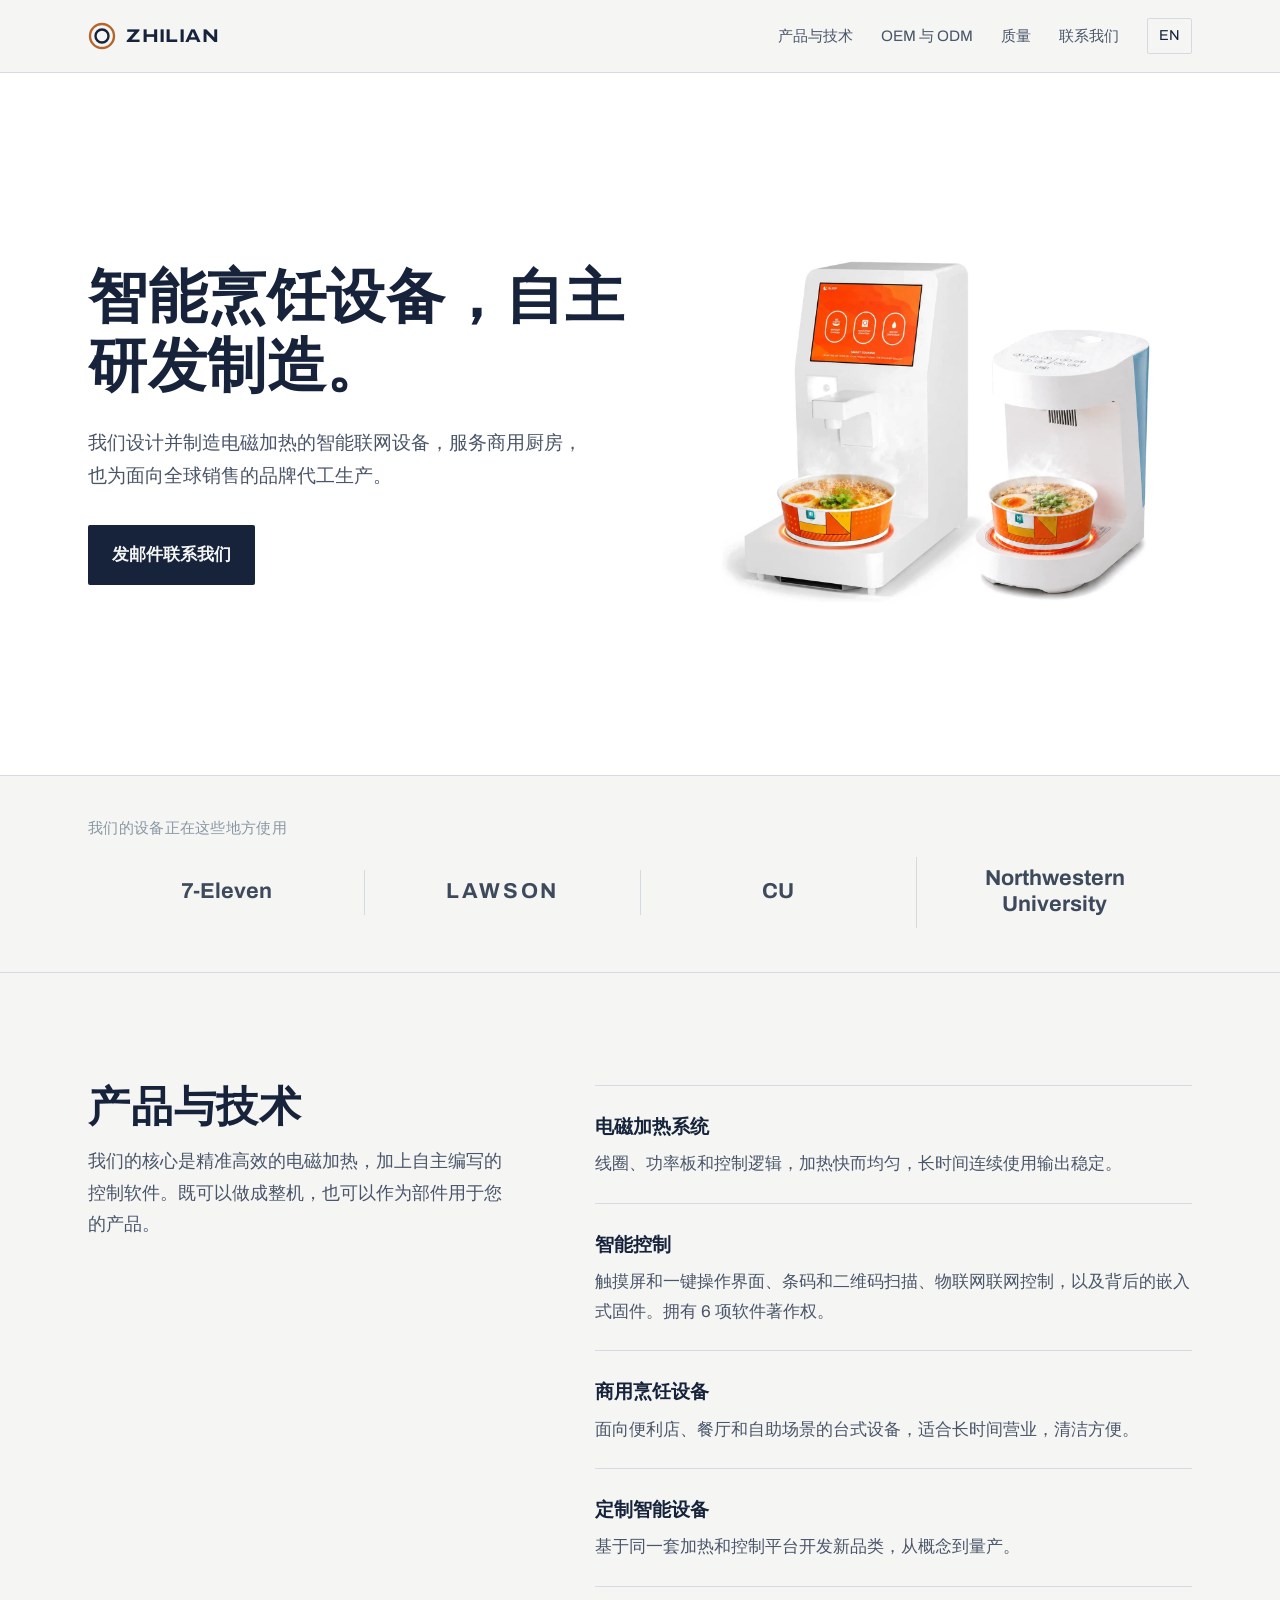
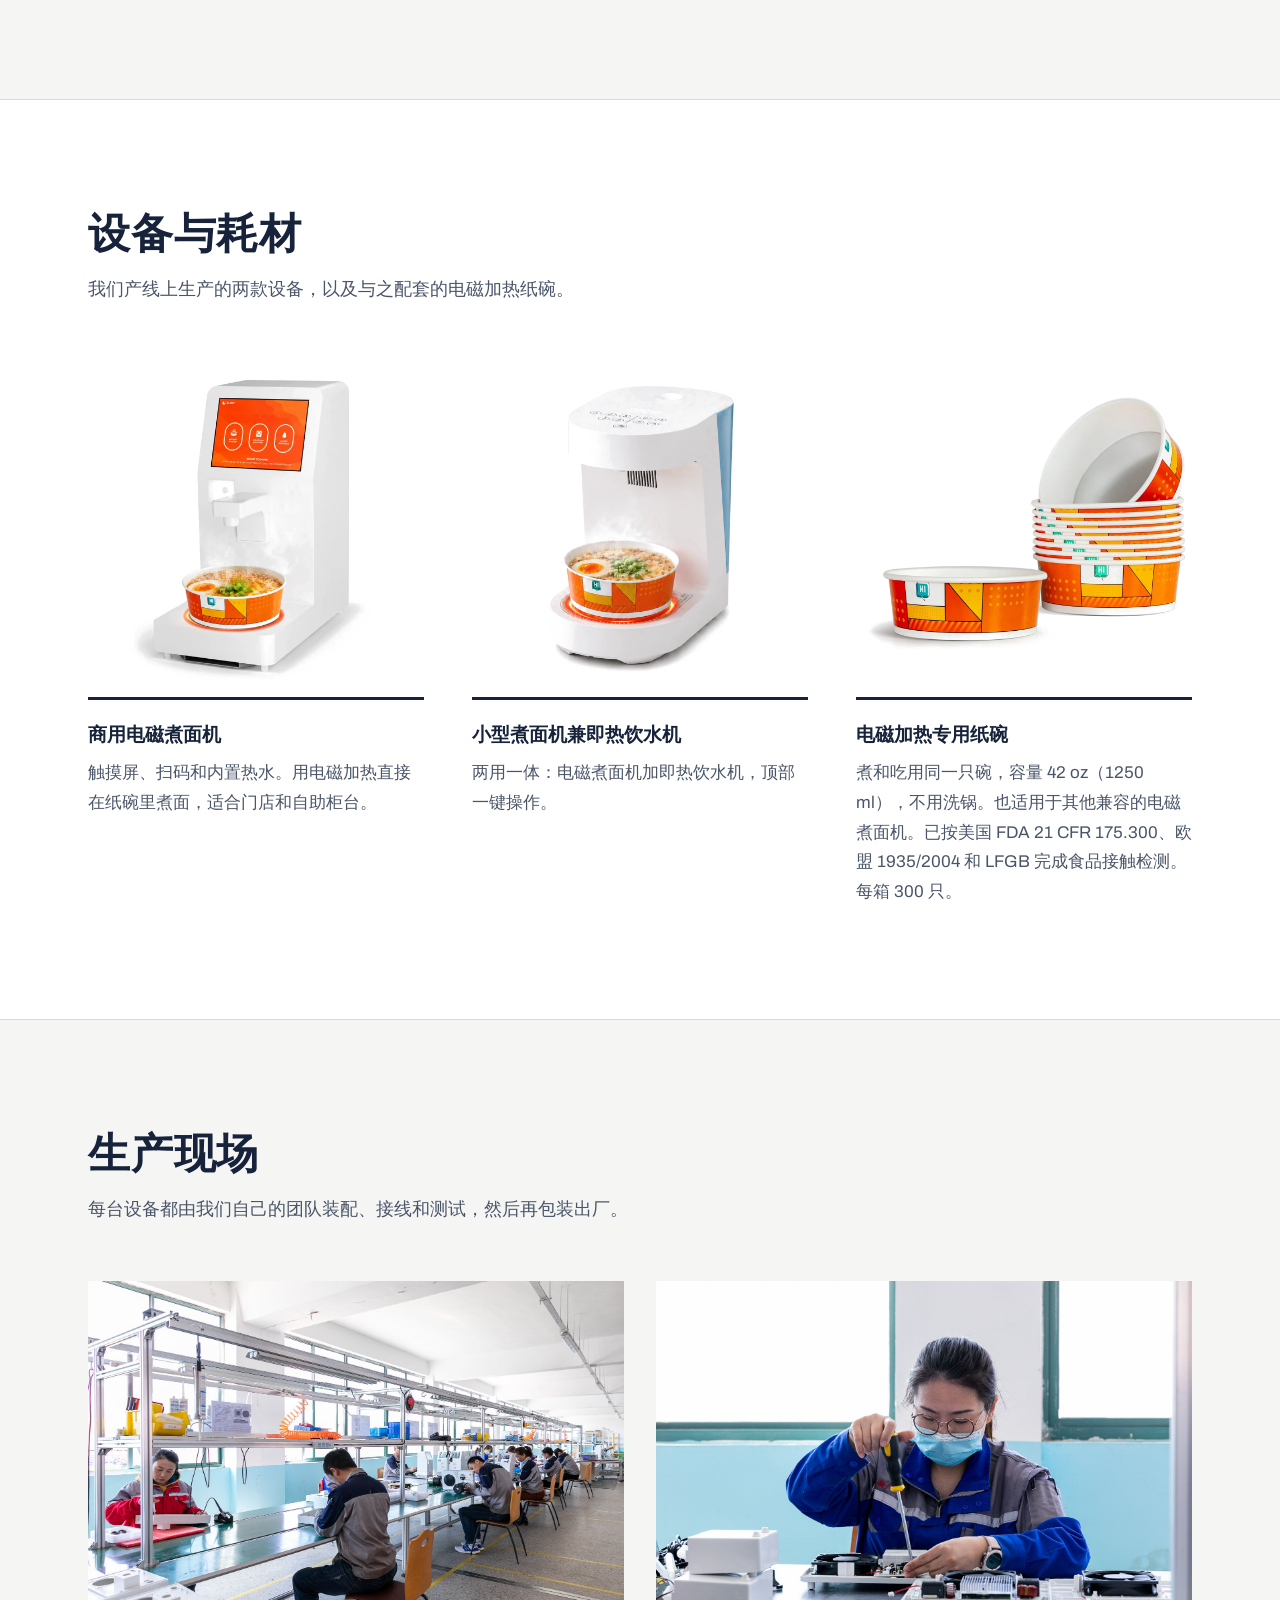
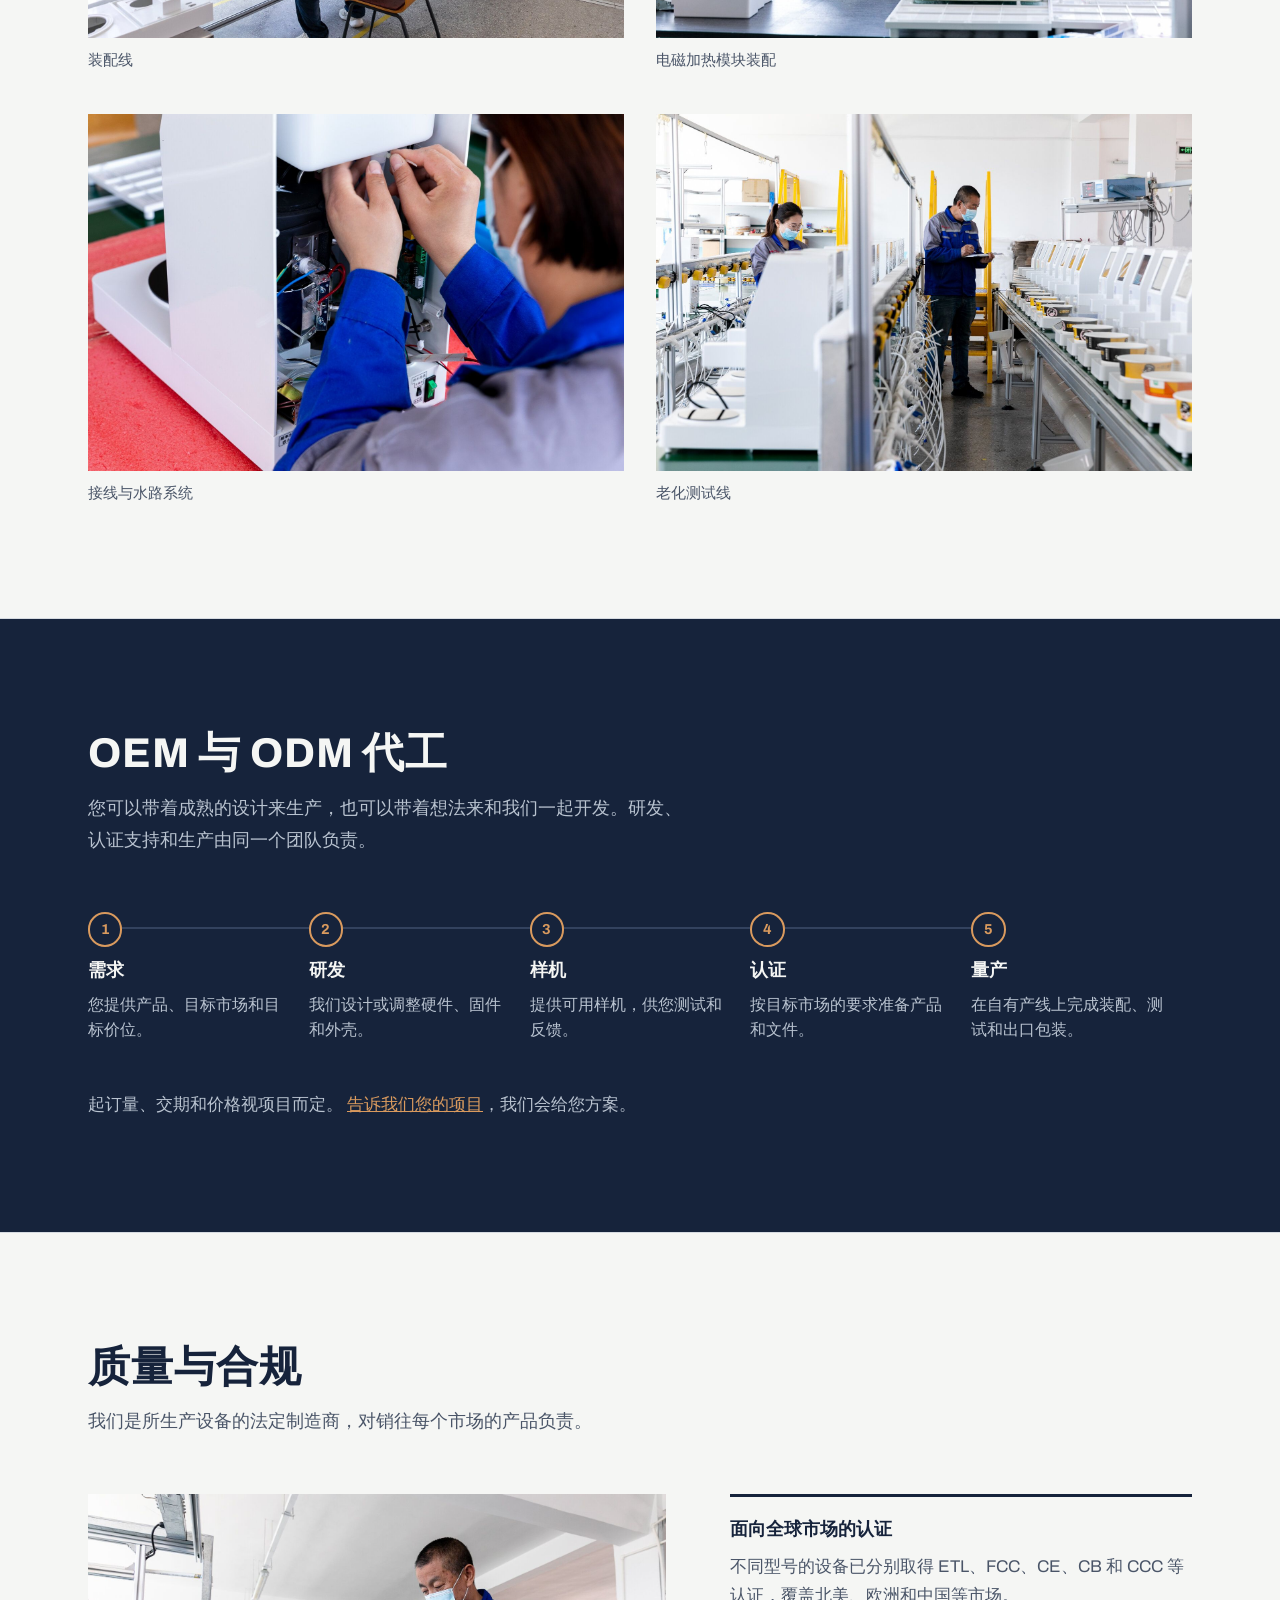
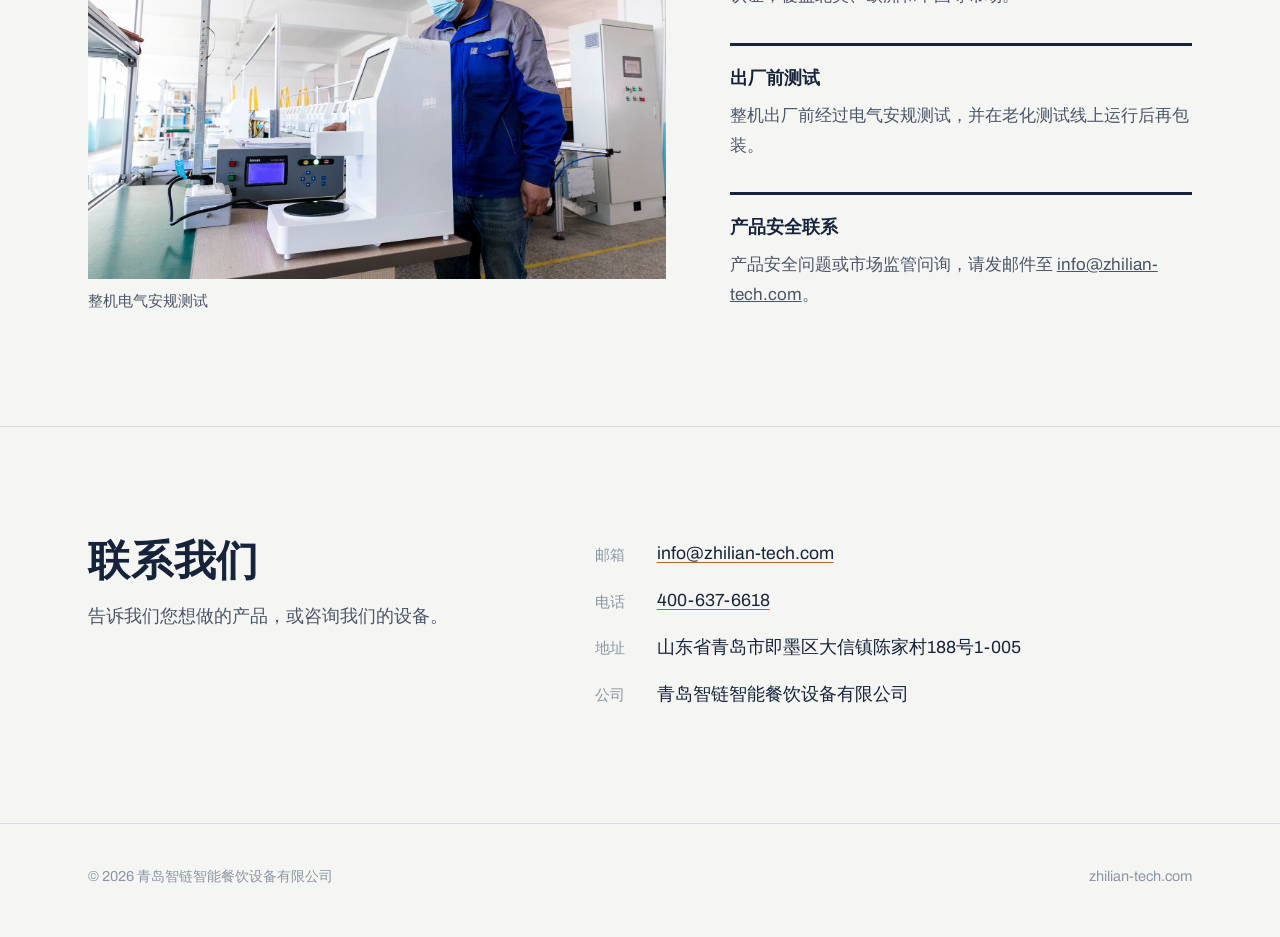
==== commit 47ffb44d: "Add client names strip and paper bowls to equipment section Co-Authored-By: Claude Opus 5.5 <noreply" ====
--- a/zh/index.html
+++ b/zh/index.html
@@ -121,13 +121,13 @@
 
 /* products: white band so the white-background photos sit seamlessly */
 .products-band{background:#fff}
-.products{display:grid; grid-template-columns:repeat(2,minmax(0,1fr)); gap:3rem 4rem; margin-top:3rem}
+.products{display:grid; grid-template-columns:repeat(3,minmax(0,1fr)); gap:3rem 3rem; margin-top:3rem}
 .product{margin:0}
 .product img{display:block; width:100%; height:auto; aspect-ratio:1/1; object-fit:contain; max-width:30rem; margin:0 auto}
 .product figcaption{border-top:3px solid var(--ink); padding-top:1.1rem; margin-top:.5rem}
 .product h3{margin:0 0 .4rem; font-size:1.2rem; font-weight:650}
 .product p{margin:0; color:var(--ink-soft); max-width:var(--measure)}
-@media (max-width:720px){ .products{grid-template-columns:1fr} }
+@media (max-width:760px){ .products{grid-template-columns:1fr; gap:3.5rem} .product img{max-width:24rem} }
 
 /* production gallery */
 .gallery{display:grid; grid-template-columns:repeat(2,minmax(0,1fr)); gap:2.5rem 2rem; margin-top:3.5rem}
@@ -155,6 +155,22 @@
 html[lang="zh-CN"] .hero h1{font-stretch:100%; letter-spacing:.01em; line-height:1.18}
 html[lang="zh-CN"] h2{font-stretch:100%; letter-spacing:.02em}
 
+
+/* clients */
+.clients{border-bottom:1px solid var(--line); padding:2.75rem 0}
+.clients-h{font-size:.95rem; font-weight:500; color:var(--steel); margin:0 0 1.25rem; font-stretch:100%; letter-spacing:0}
+.client-list{list-style:none; margin:0; padding:0; display:grid; grid-template-columns:repeat(4,minmax(0,1fr)); align-items:center}
+.client-list li{text-align:center; padding:.6rem 1rem; border-left:1px solid var(--line); color:#3E4A5C; font-weight:700; font-size:1.35rem; line-height:1.2}
+.client-list li:first-child{border-left:0}
+.cl-lawson{letter-spacing:.12em}
+.cl-cu{font-size:1.6rem; letter-spacing:.04em}
+.cl-nu{font-size:1.05rem; font-weight:600; font-stretch:100%}
+@media (max-width:760px){
+  .client-list{grid-template-columns:repeat(2,minmax(0,1fr)); row-gap:.5rem}
+  .client-list li:nth-child(3){border-left:0}
+  .client-list li{font-size:1.15rem}
+  .cl-nu{font-size:.95rem}
+}
 </style>
 </head>
 <body>
@@ -189,6 +205,18 @@
     </div>
   </section>
 
+  <section class="clients" aria-labelledby="clients-h">
+    <div class="wrap">
+      <h2 id="clients-h" class="clients-h">我们的设备正在这些地方使用</h2>
+      <ul class="client-list">
+        <li class="cl-711">7-Eleven</li>
+        <li class="cl-lawson">LAWSON</li>
+        <li class="cl-cu">CU</li>
+        <li class="cl-nu">Northwestern University</li>
+      </ul>
+    </div>
+  </section>
+
   <section class="block" id="make">
     <div class="wrap split">
       <div>
@@ -206,8 +234,8 @@
 
   <section class="block products-band" id="equipment">
     <div class="wrap">
-      <h2>我们生产的设备</h2>
-      <p class="lede">以下是目前在我们产线上生产的两款设备。</p>
+      <h2>设备与耗材</h2>
+      <p class="lede">我们产线上生产的两款设备，以及与之配套的电磁加热纸碗。</p>
       <div class="products">
         <figure class="product">
           <img src="../assets/img/pro.jpg" width="1200" height="1200" loading="lazy" alt="白色台式煮面机，带触摸屏和出水口，加热盘上放着一碗面">
@@ -216,6 +244,10 @@
         <figure class="product">
           <img src="../assets/img/studio.jpg" width="1200" height="1200" loading="lazy" alt="小巧的白色煮面机，顶部是操作面板，侧面是蓝色水箱，加热盘上放着一碗面">
           <figcaption><h3>小型煮面机兼即热饮水机</h3><p>两用一体：电磁煮面机加即热饮水机，顶部一键操作。</p></figcaption>
+        </figure>
+        <figure class="product">
+          <img src="../assets/img/bowls.jpg" width="1200" height="1200" loading="lazy" alt="一摞橙色图案纸碗，前面单独放着一只">
+          <figcaption><h3>电磁加热专用纸碗</h3><p>煮和吃用同一只碗，容量 42 oz（1250 ml），不用洗锅。也适用于其他兼容的电磁煮面机。已按美国 FDA 21 CFR 175.300、欧盟 1935/2004 和 LFGB 完成食品接触检测。每箱 300 只。</p></figcaption>
         </figure>
       </div>
     </div>
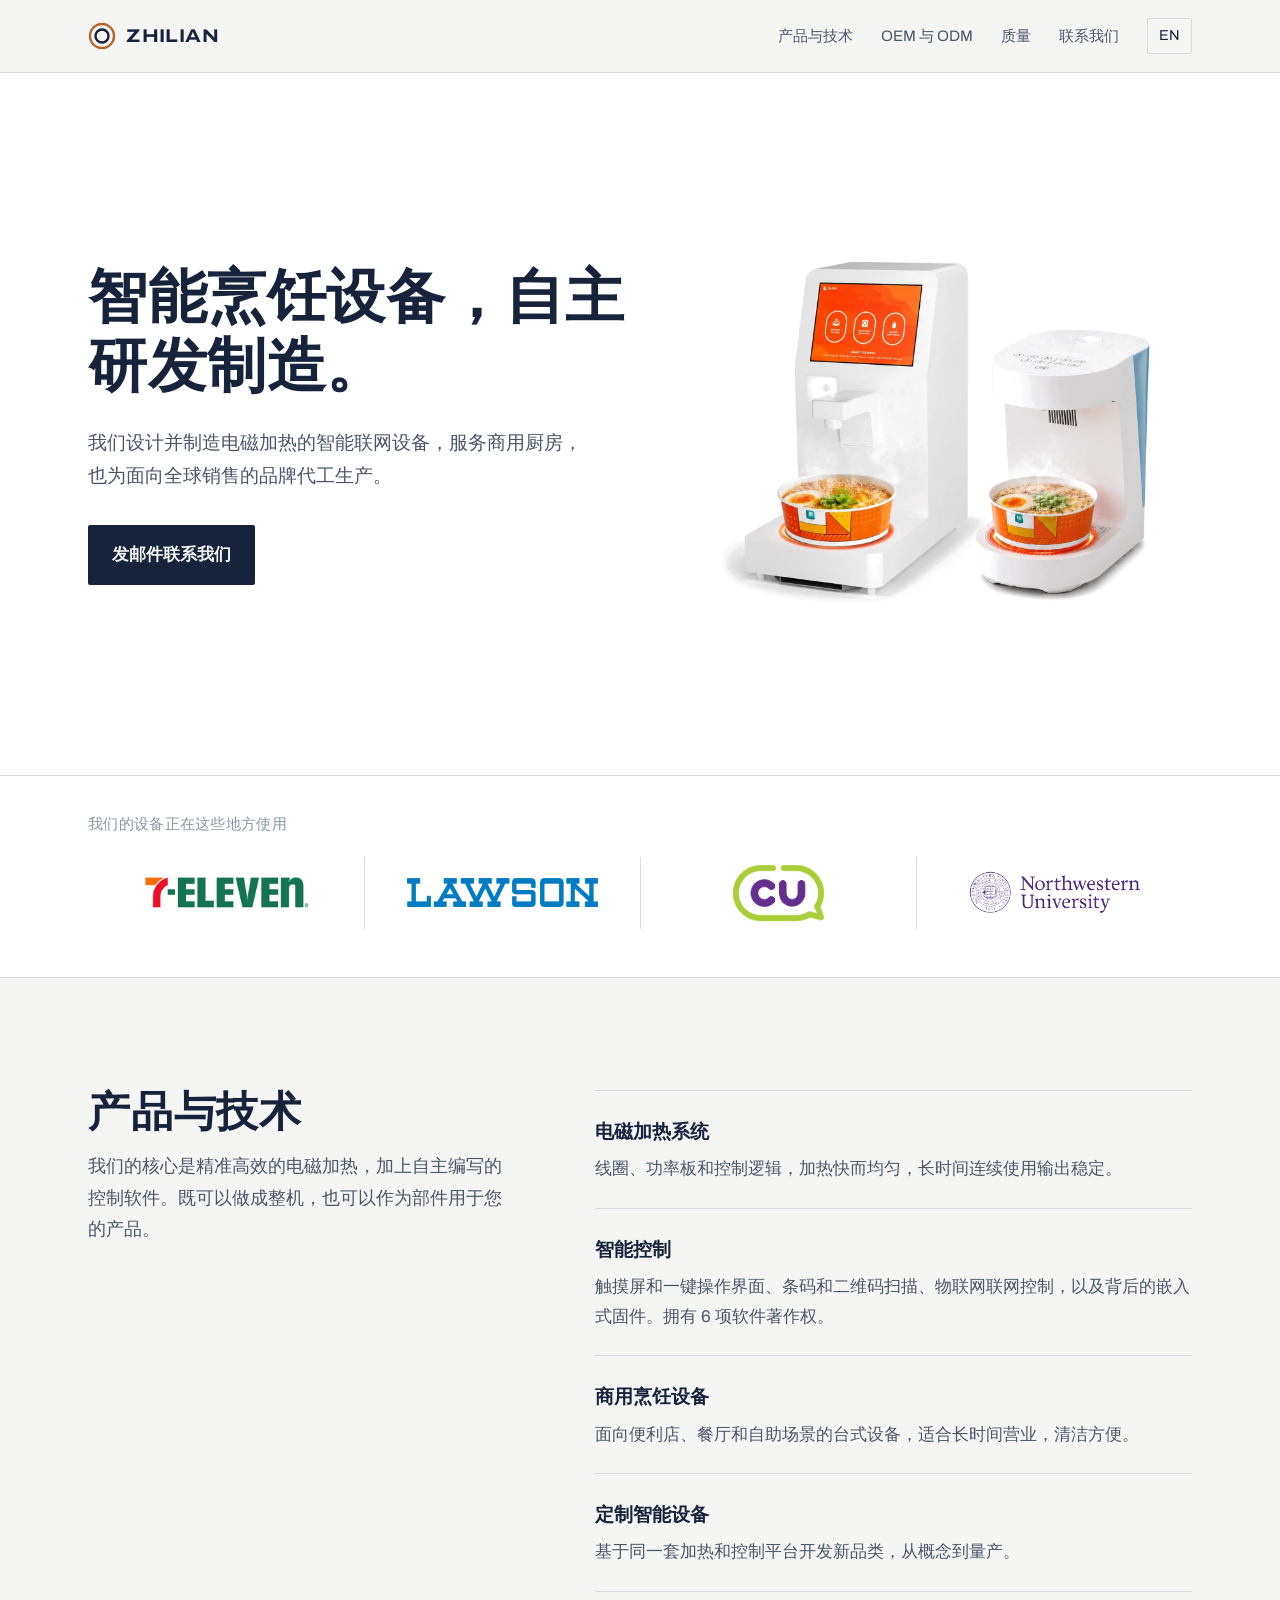
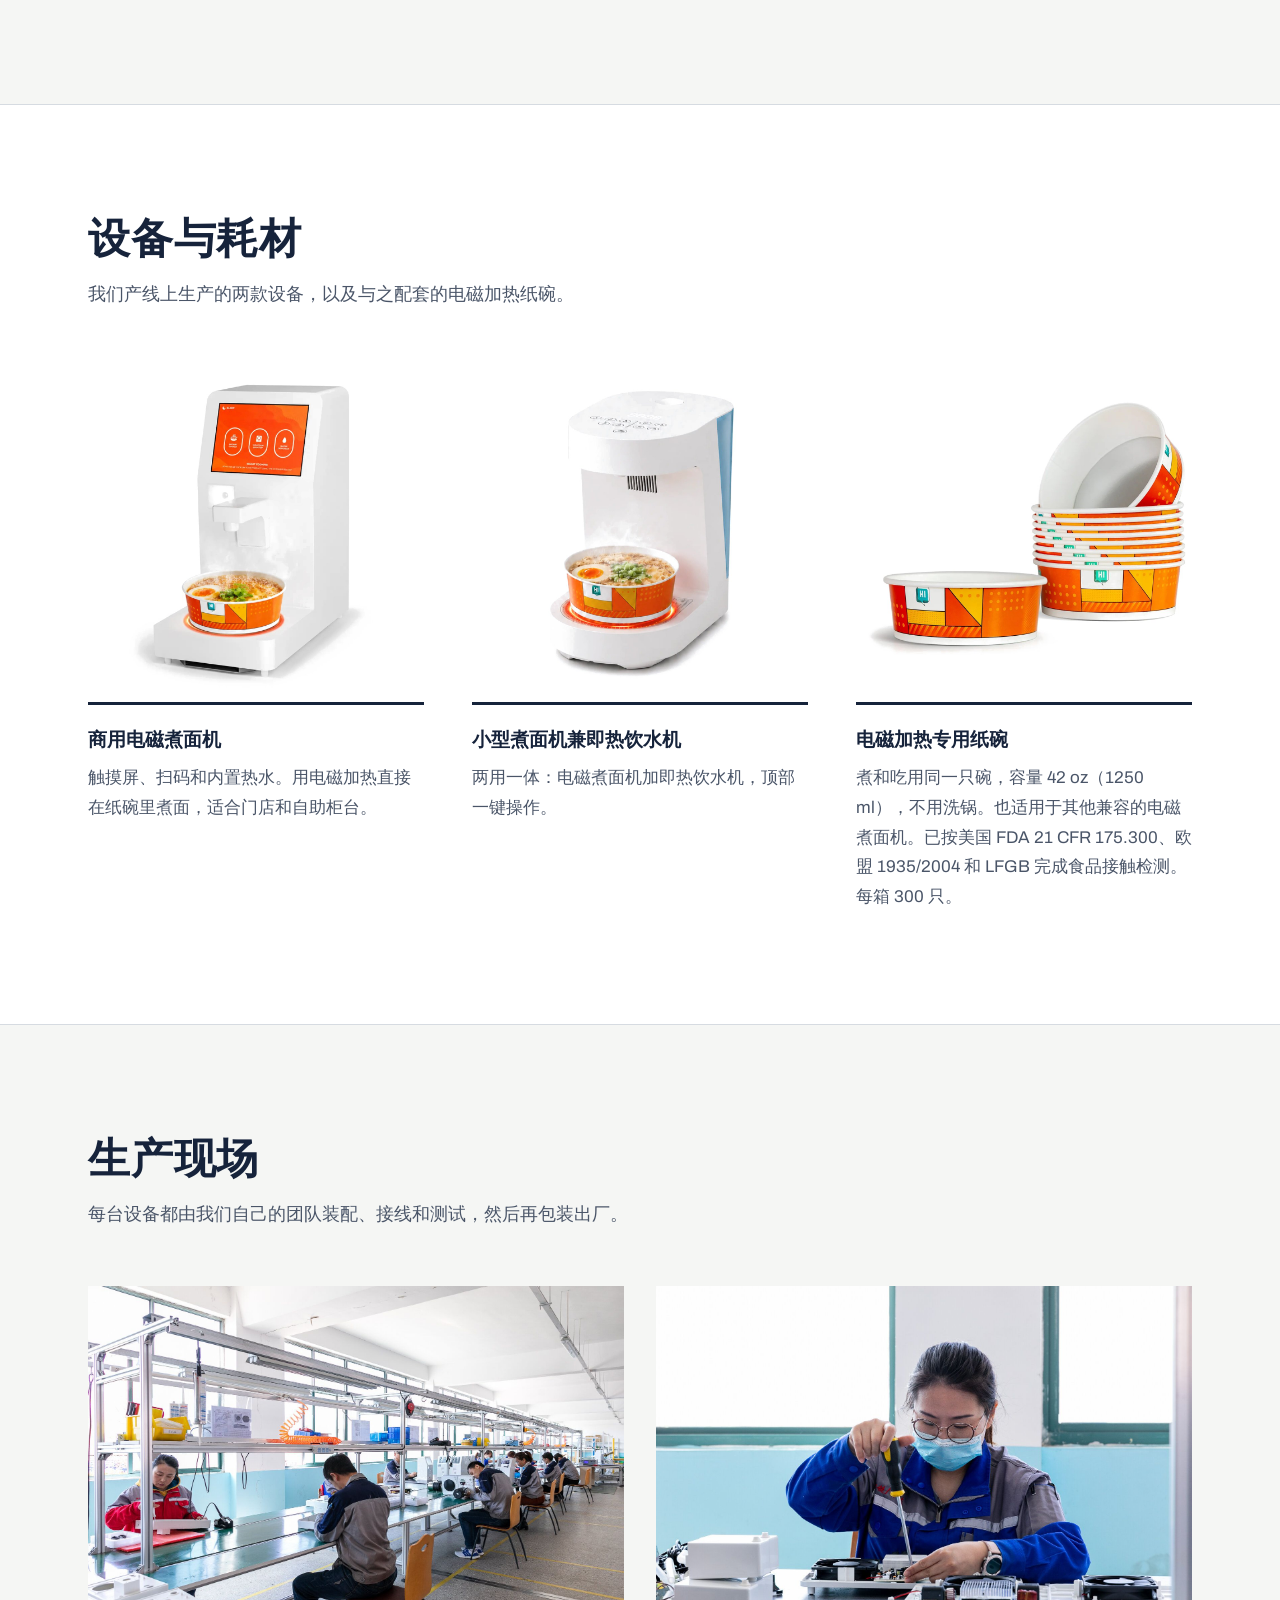
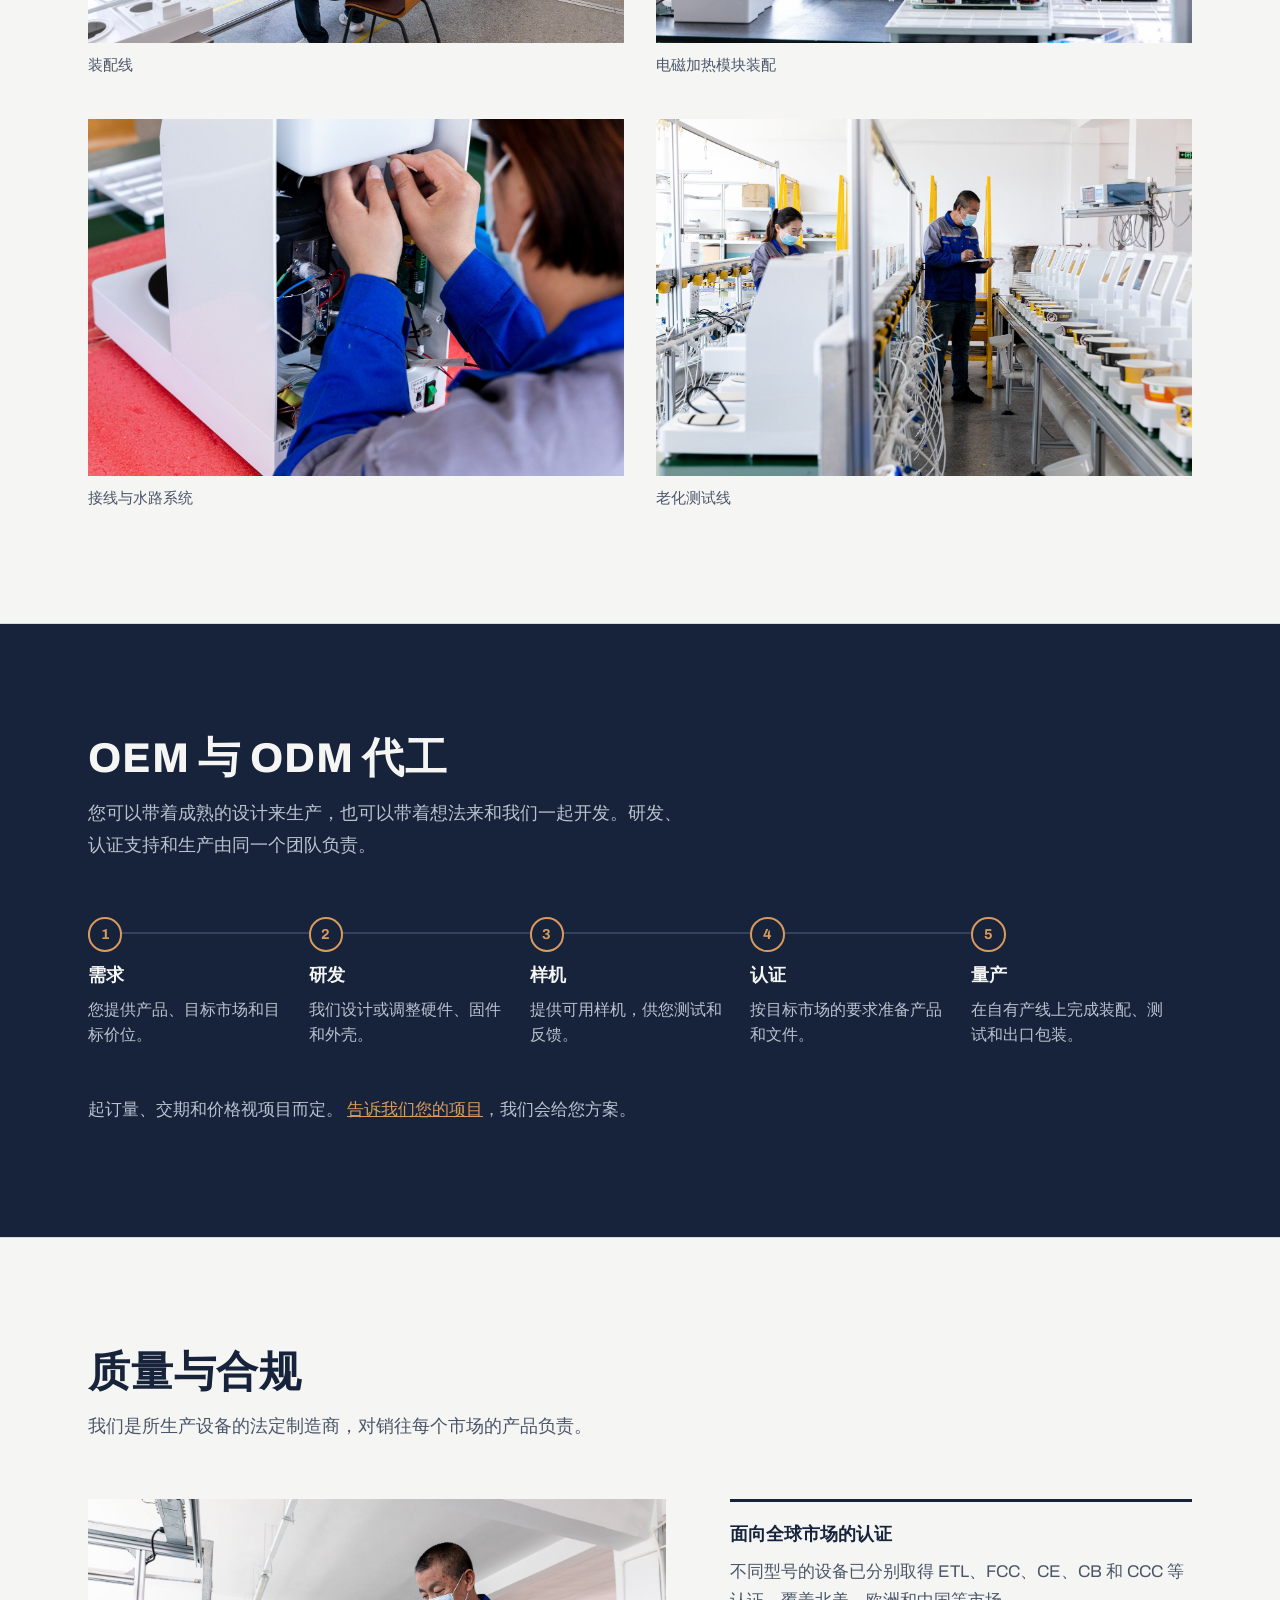
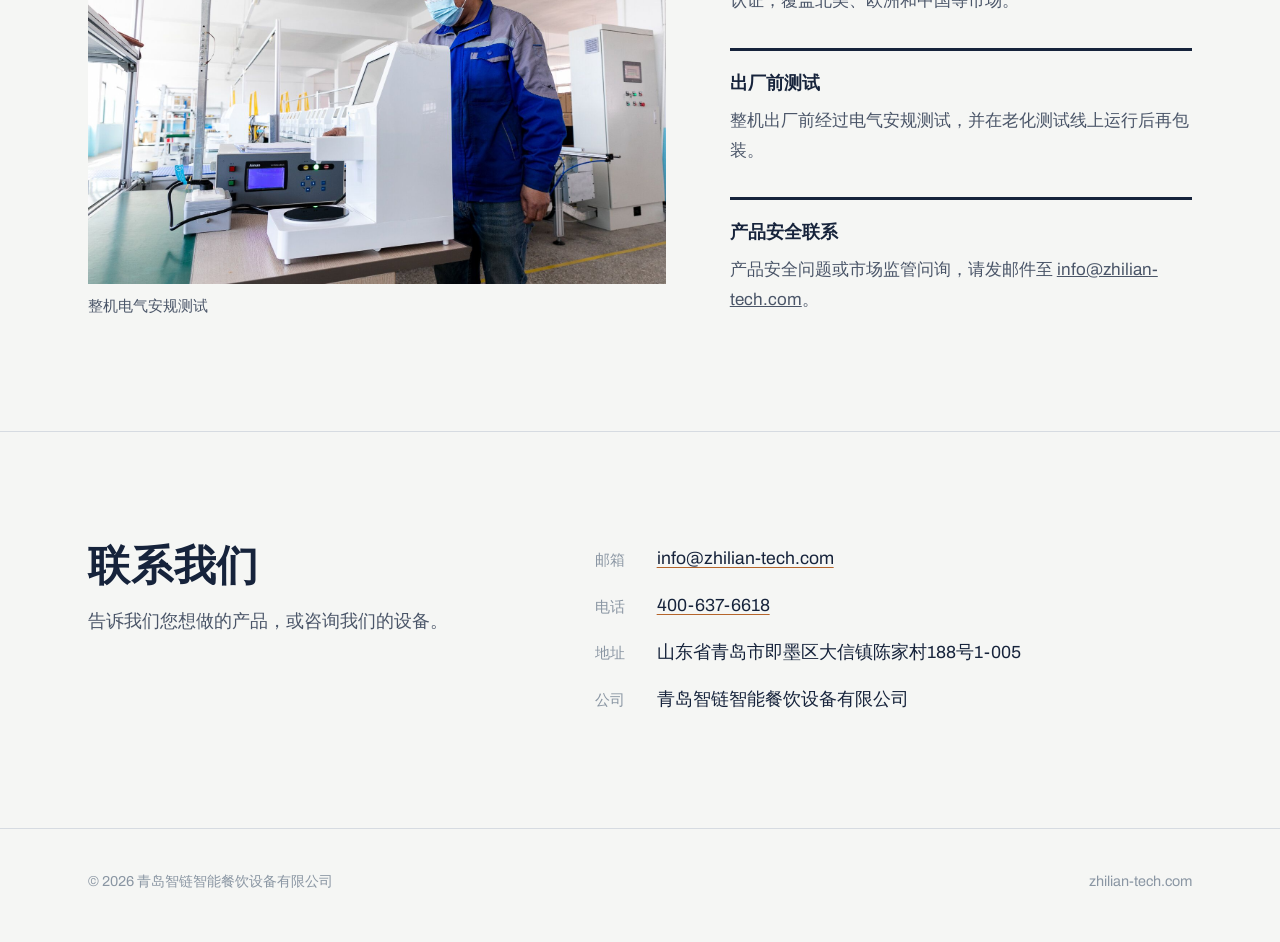
==== commit 793291c3: "Use official client logos Co-Authored-By: Claude Opus 5.5 <noreply@anthropic.com> Claude-Session: ht" ====
--- a/zh/index.html
+++ b/zh/index.html
@@ -157,19 +157,16 @@
 
 
 /* clients */
-.clients{border-bottom:1px solid var(--line); padding:2.75rem 0}
-.clients-h{font-size:.95rem; font-weight:500; color:var(--steel); margin:0 0 1.25rem; font-stretch:100%; letter-spacing:0}
+.clients{background:#fff; border-bottom:1px solid var(--line); padding:2.5rem 0 3rem}
+.clients-h{font-size:.95rem; font-weight:500; color:var(--steel); margin:0 0 1.5rem; font-stretch:100%; letter-spacing:0}
 .client-list{list-style:none; margin:0; padding:0; display:grid; grid-template-columns:repeat(4,minmax(0,1fr)); align-items:center}
-.client-list li{text-align:center; padding:.6rem 1rem; border-left:1px solid var(--line); color:#3E4A5C; font-weight:700; font-size:1.35rem; line-height:1.2}
+.client-list li{display:flex; align-items:center; justify-content:center; min-height:4.5rem; padding:0 1rem; border-left:1px solid var(--line)}
 .client-list li:first-child{border-left:0}
-.cl-lawson{letter-spacing:.12em}
-.cl-cu{font-size:1.6rem; letter-spacing:.04em}
-.cl-nu{font-size:1.05rem; font-weight:600; font-stretch:100%}
-@media (max-width:760px){
-  .client-list{grid-template-columns:repeat(2,minmax(0,1fr)); row-gap:.5rem}
+.client-list img{display:block; width:var(--w); height:auto; max-width:100%}
+@media (max-width:900px){
+  .client-list{grid-template-columns:repeat(2,minmax(0,1fr)); row-gap:1.25rem}
   .client-list li:nth-child(3){border-left:0}
-  .client-list li{font-size:1.15rem}
-  .cl-nu{font-size:.95rem}
+  .client-list img{width:calc(var(--w) * .82)}
 }
 </style>
 </head>
@@ -209,10 +206,10 @@
     <div class="wrap">
       <h2 id="clients-h" class="clients-h">我们的设备正在这些地方使用</h2>
       <ul class="client-list">
-        <li class="cl-711">7-Eleven</li>
-        <li class="cl-lawson">LAWSON</li>
-        <li class="cl-cu">CU</li>
-        <li class="cl-nu">Northwestern University</li>
+        <li><img src="../assets/img/clients/7-eleven.png" width="456" height="91" alt="7-Eleven" style="--w:165px"></li>
+        <li><img src="../assets/img/clients/lawson.png" width="600" height="91" alt="Lawson" style="--w:191px"></li>
+        <li><img src="../assets/img/clients/cu.png" width="458" height="286" alt="CU" style="--w:93px"></li>
+        <li><img src="../assets/img/clients/northwestern.png" width="600" height="149" alt="Northwestern University" style="--w:172px"></li>
       </ul>
     </div>
   </section>
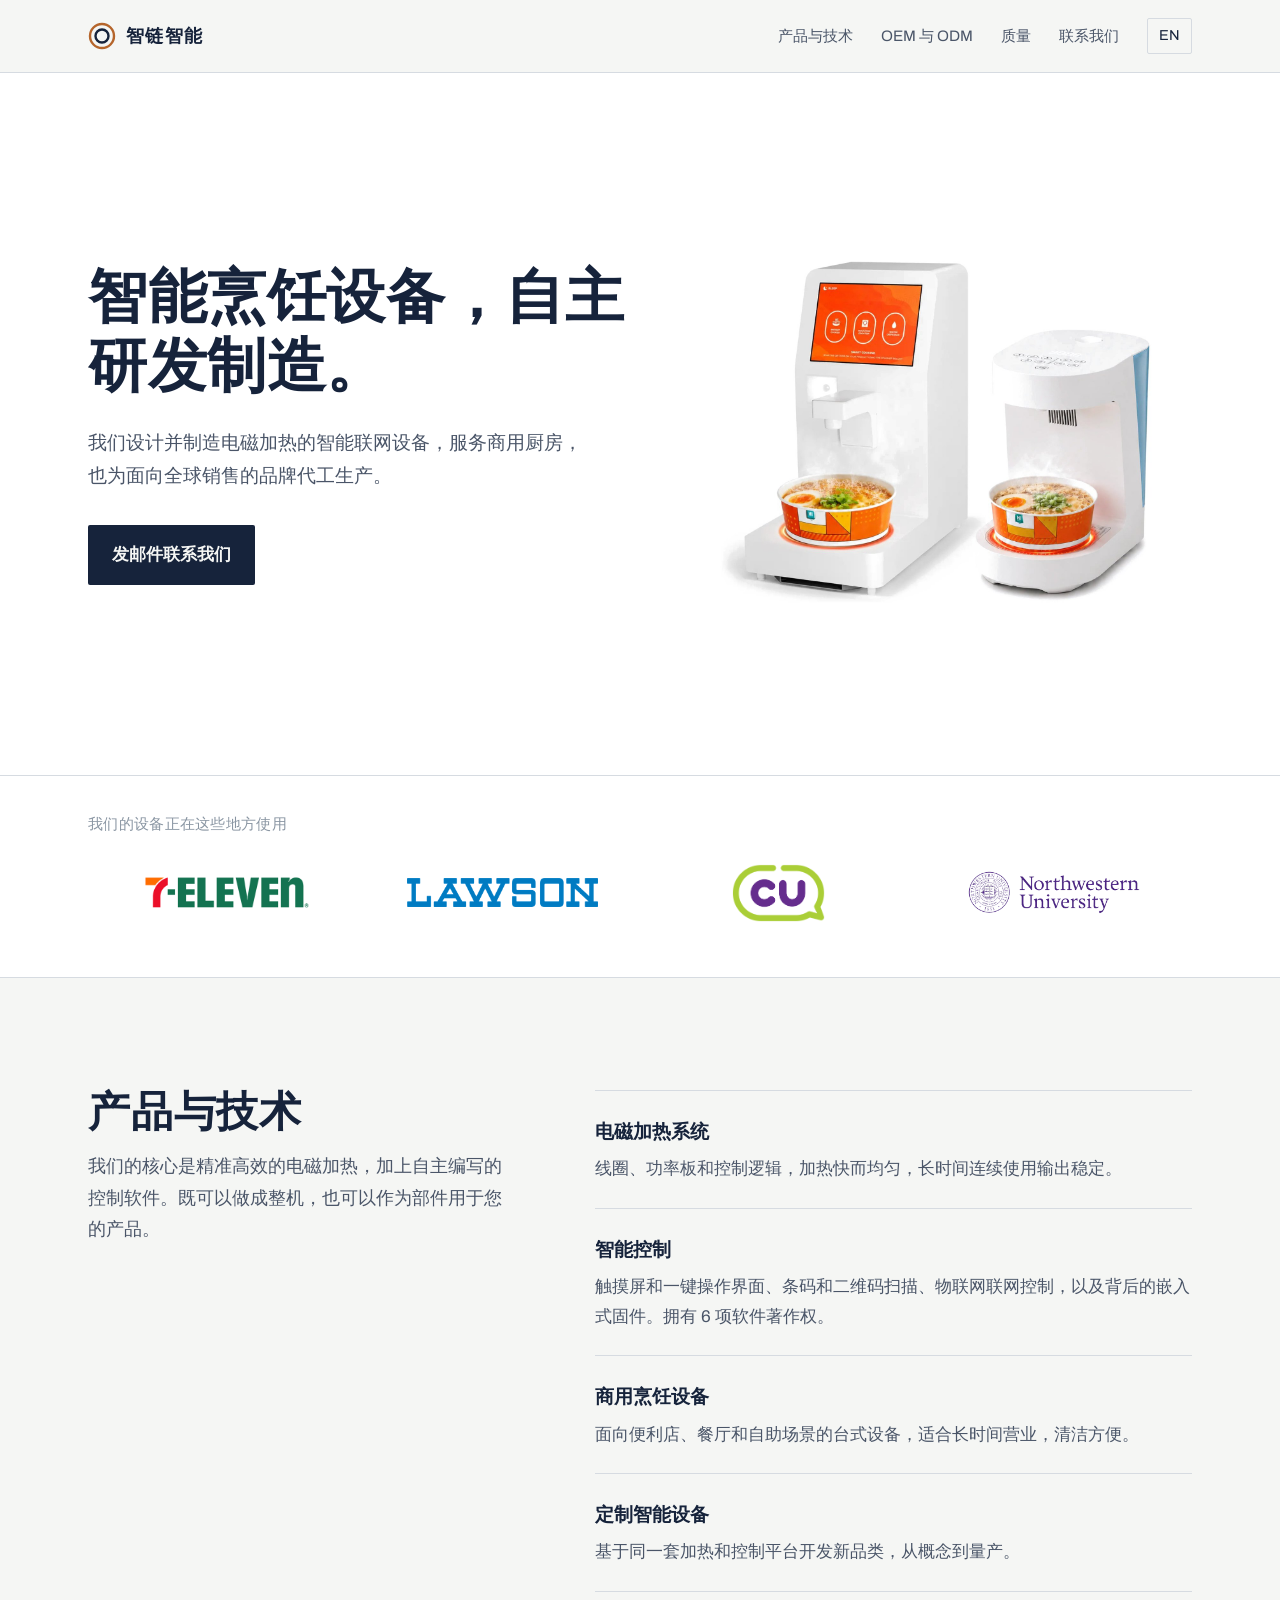
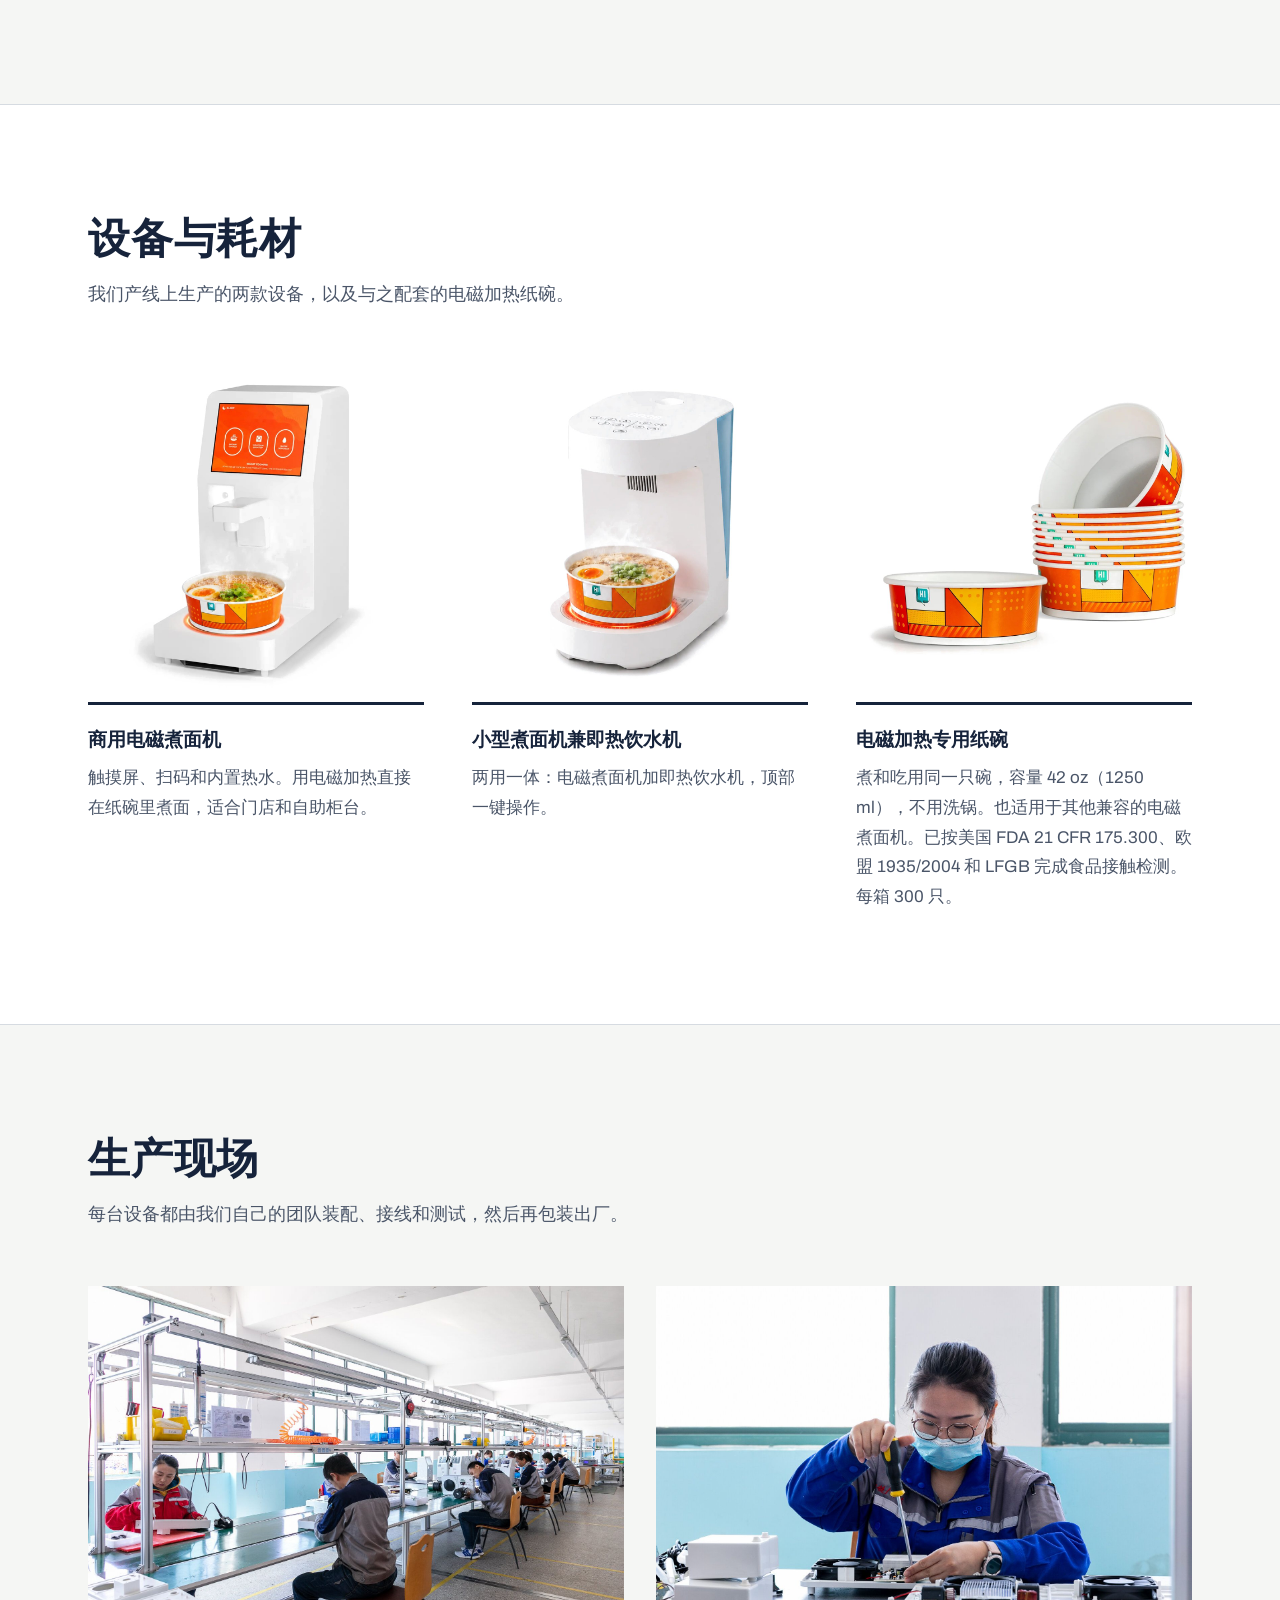
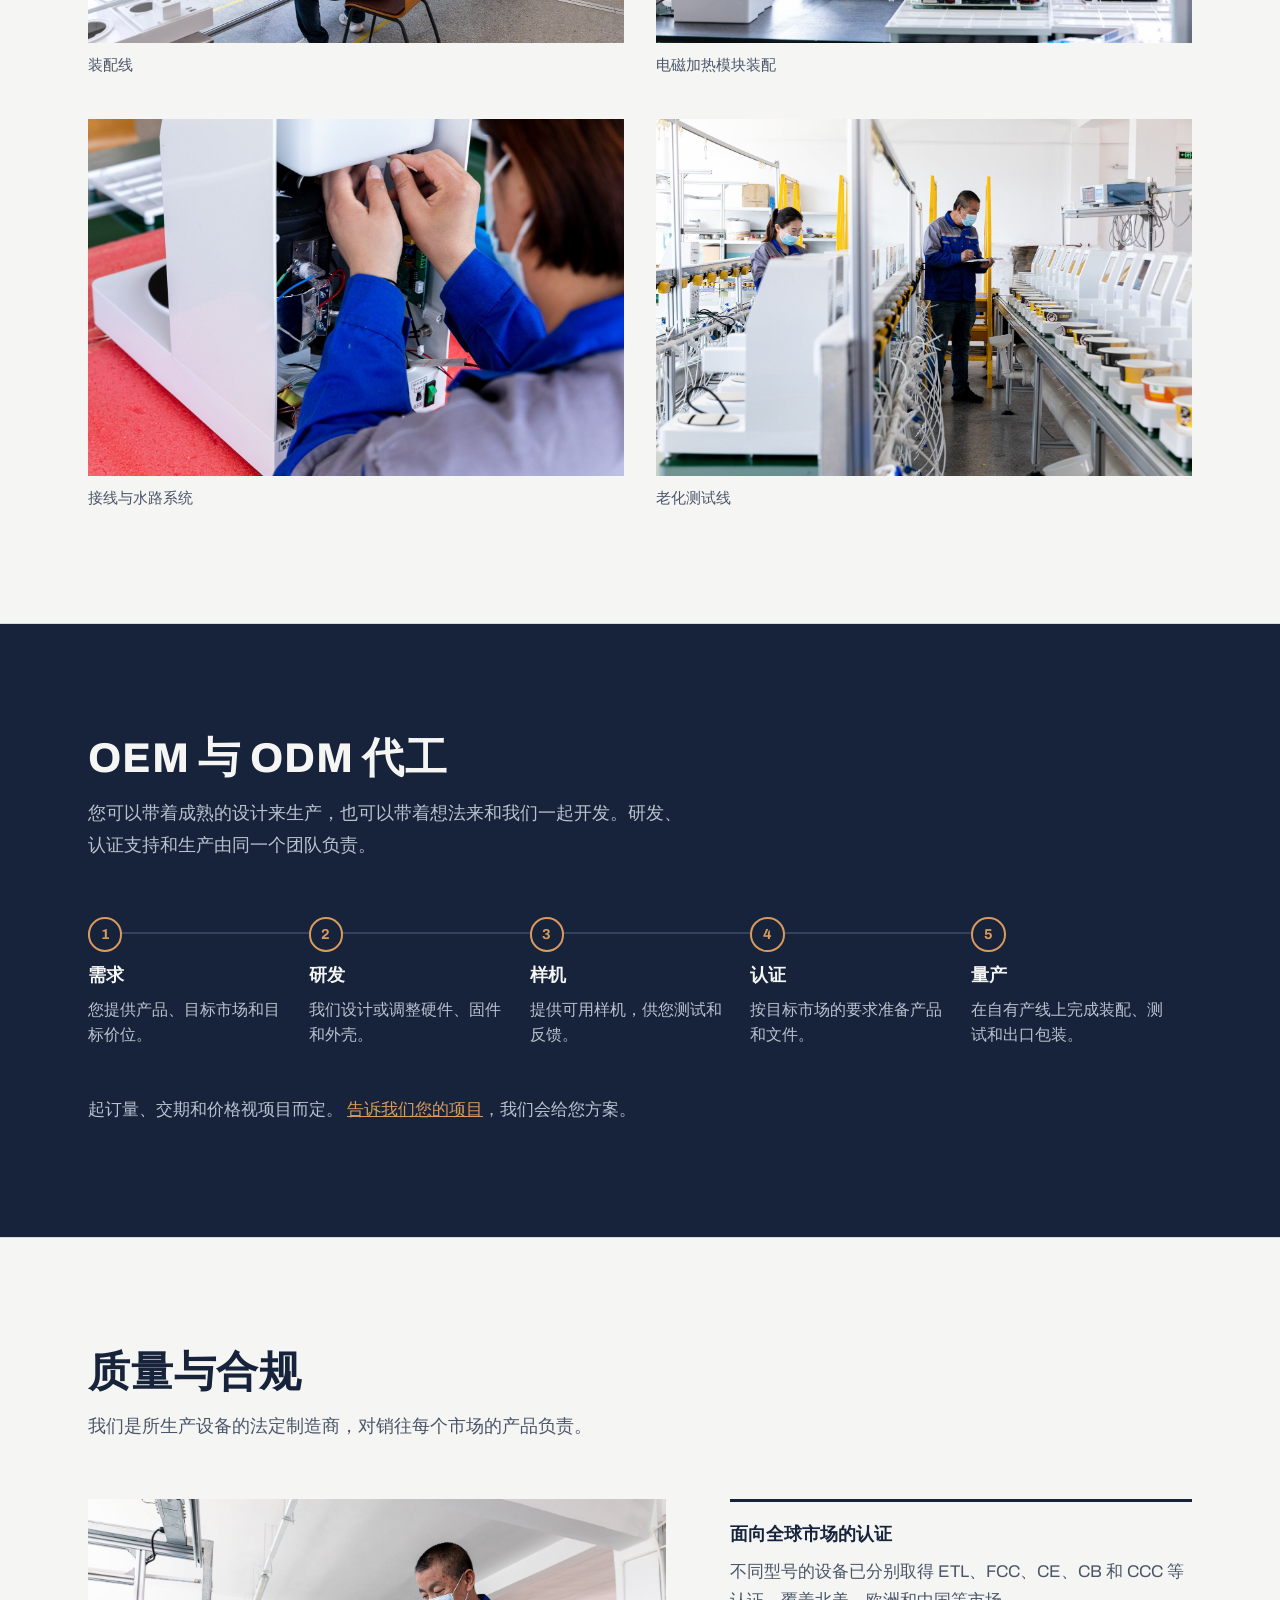
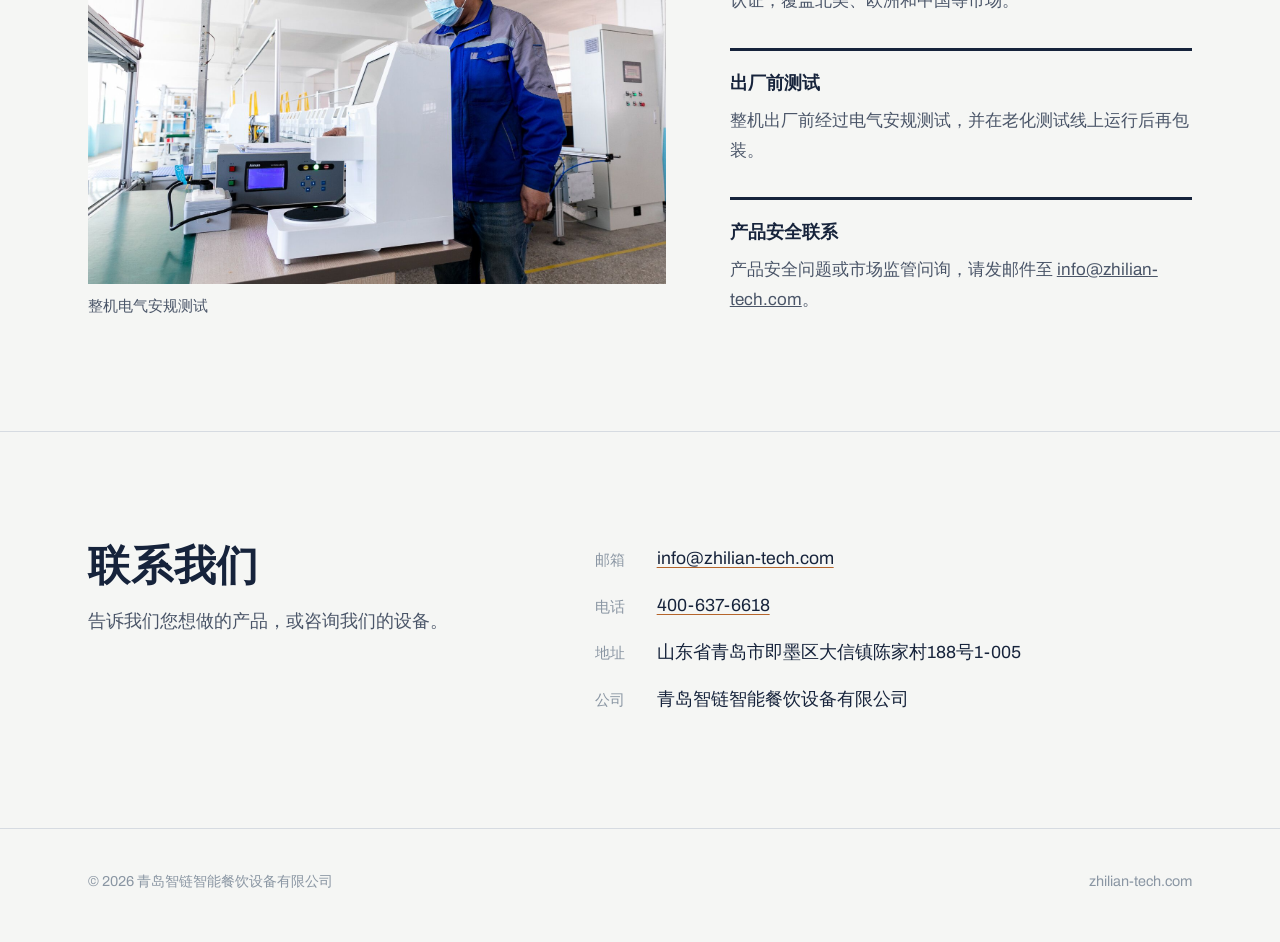
==== commit 8047e272: "Remove logo dividers; Chinese wordmark 智链智能 on Chinese page Co-Authored-By: Claude Opus 5.5 <noreply" ====
--- a/zh/index.html
+++ b/zh/index.html
@@ -160,23 +160,22 @@
 .clients{background:#fff; border-bottom:1px solid var(--line); padding:2.5rem 0 3rem}
 .clients-h{font-size:.95rem; font-weight:500; color:var(--steel); margin:0 0 1.5rem; font-stretch:100%; letter-spacing:0}
 .client-list{list-style:none; margin:0; padding:0; display:grid; grid-template-columns:repeat(4,minmax(0,1fr)); align-items:center}
-.client-list li{display:flex; align-items:center; justify-content:center; min-height:4.5rem; padding:0 1rem; border-left:1px solid var(--line)}
-.client-list li:first-child{border-left:0}
+.client-list li{display:flex; align-items:center; justify-content:center; min-height:4.5rem; padding:0 1rem}
 .client-list img{display:block; width:var(--w); height:auto; max-width:100%}
 @media (max-width:900px){
   .client-list{grid-template-columns:repeat(2,minmax(0,1fr)); row-gap:1.25rem}
-  .client-list li:nth-child(3){border-left:0}
   .client-list img{width:calc(var(--w) * .82)}
 }
+html[lang="zh-CN"] .mark{font-stretch:100%; letter-spacing:.06em}
 </style>
 </head>
 <body>
 
 <header class="site-head">
   <div class="wrap">
-    <a class="mark" href="#top" aria-label="智链首页">
+    <a class="mark" href="#top" aria-label="智链智能首页">
       <svg viewBox="0 0 28 28" aria-hidden="true"><circle cx="14" cy="14" r="12" fill="none" stroke="#B5652B" stroke-width="2.4"/><circle cx="14" cy="14" r="6.5" fill="none" stroke="#16233B" stroke-width="2.4"/></svg>
-      ZHILIAN
+      智链智能
     </a>
     <div class="head-right">
       <nav class="nav" aria-label="主导航">
